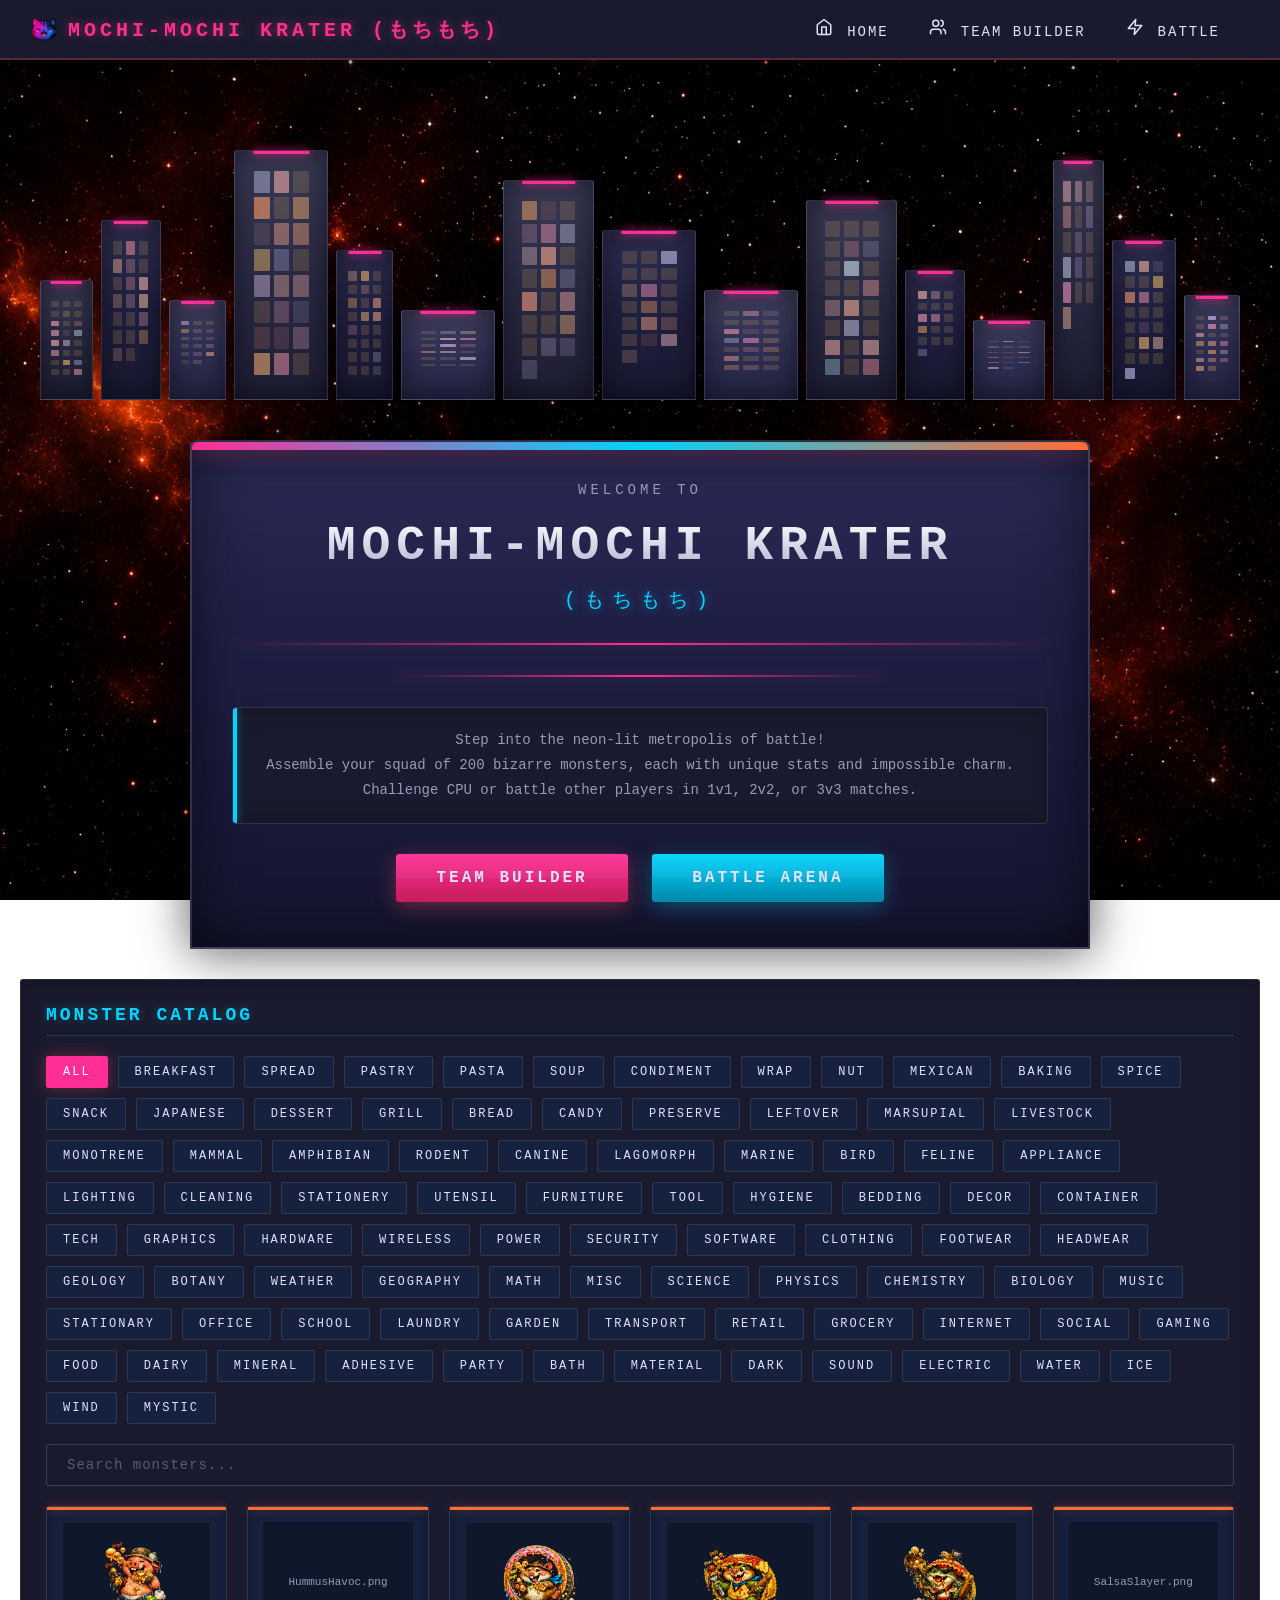
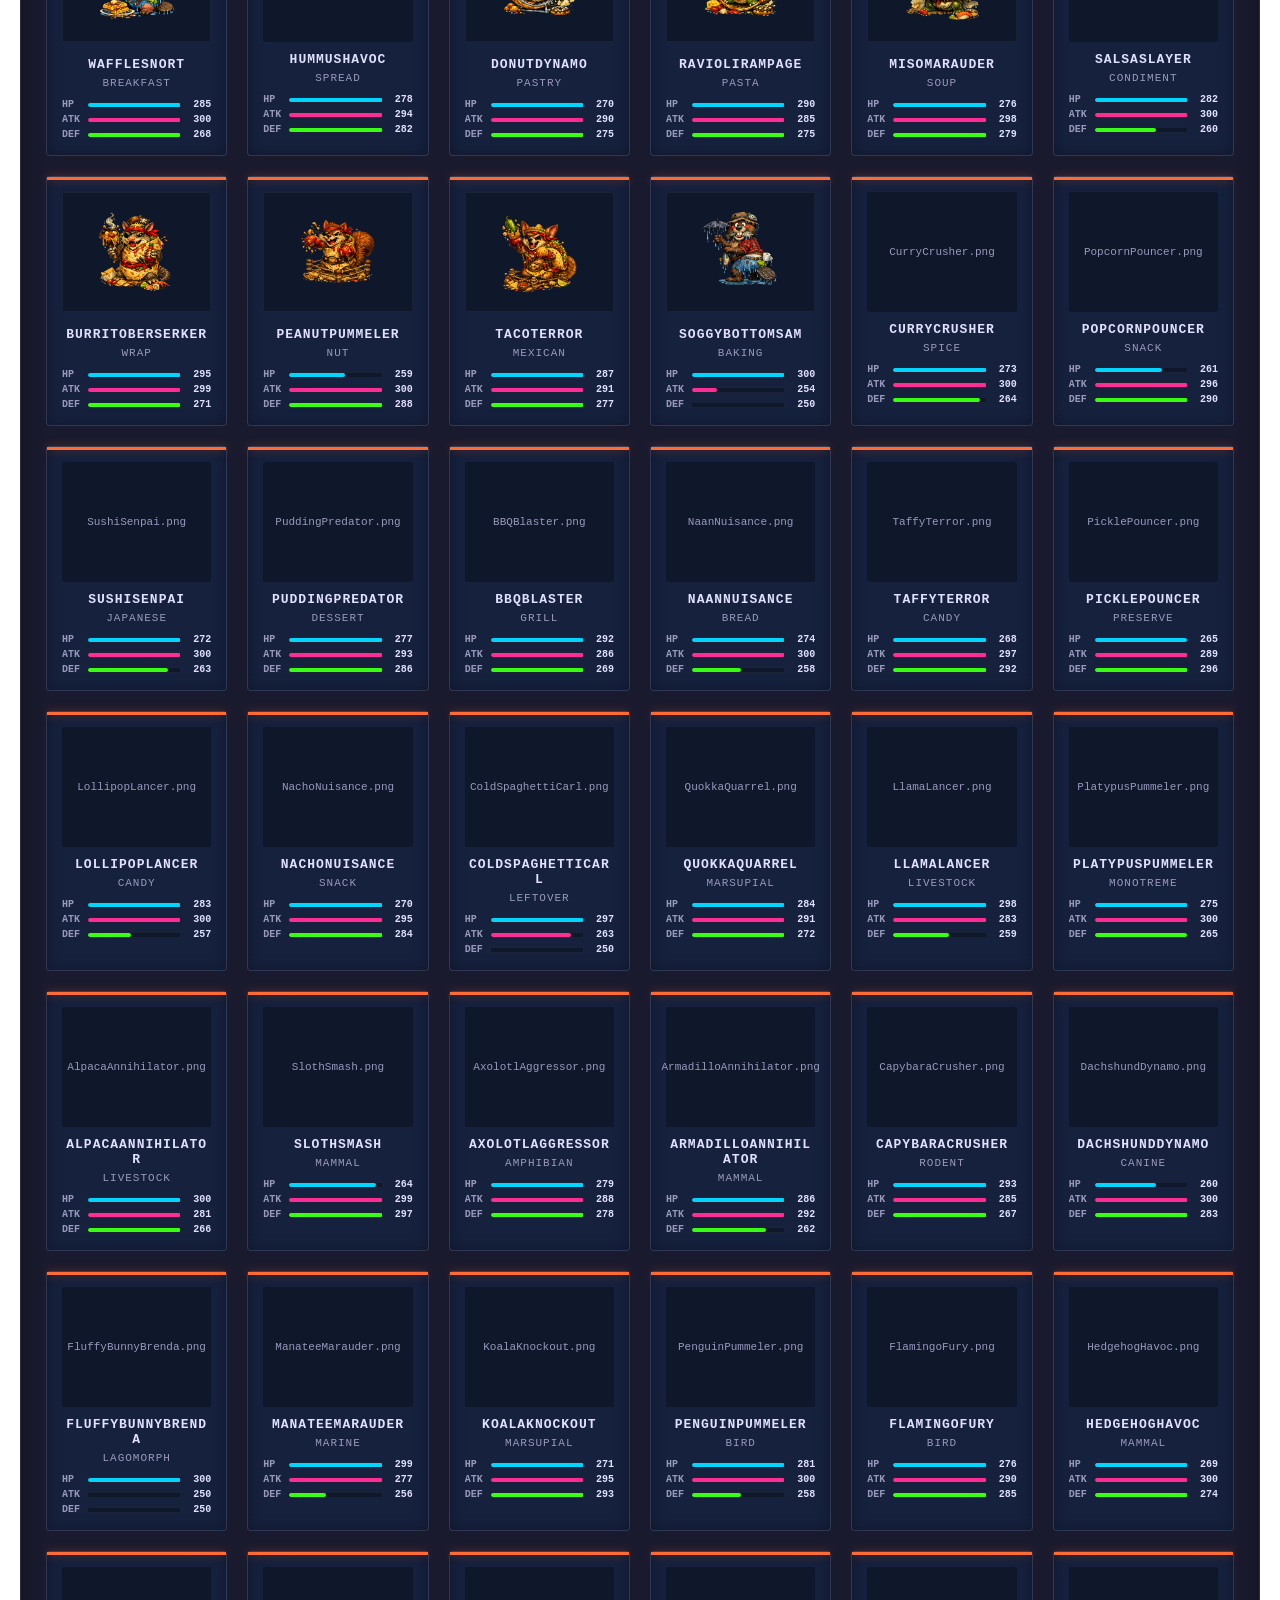
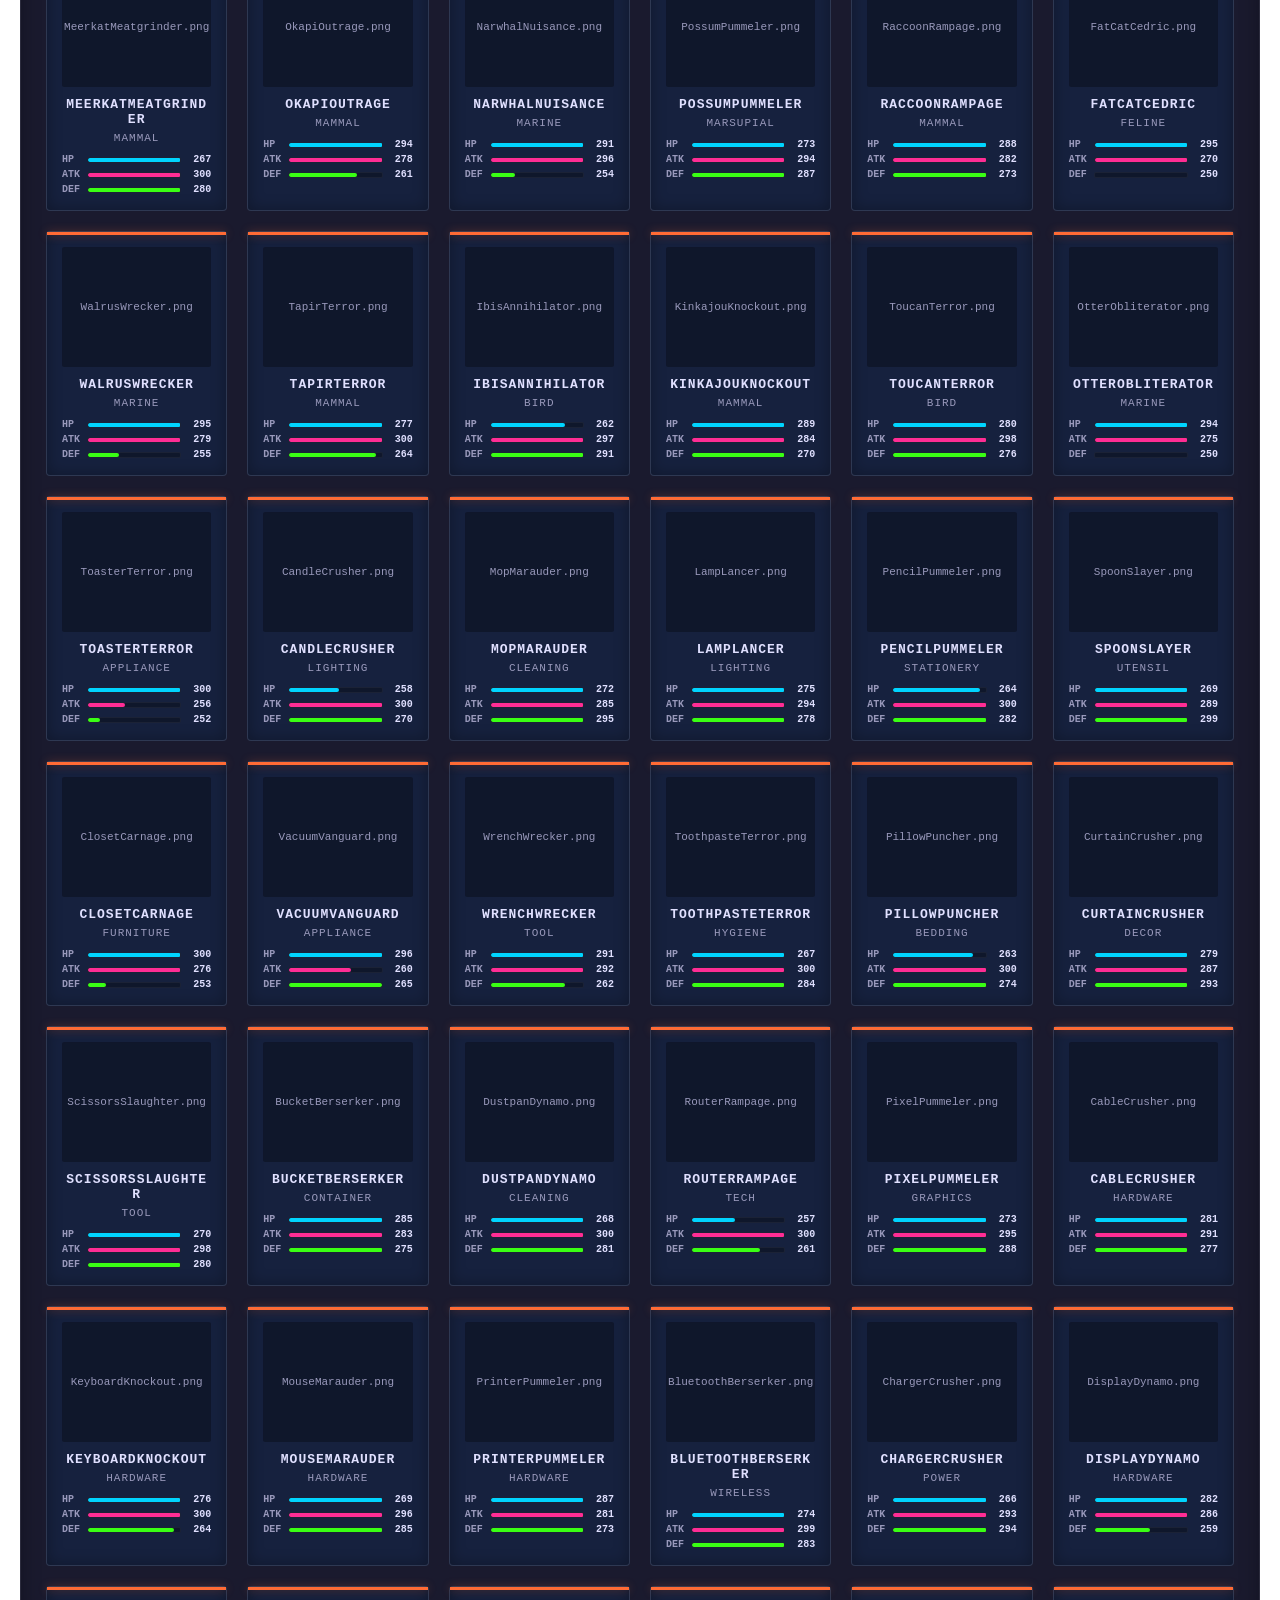
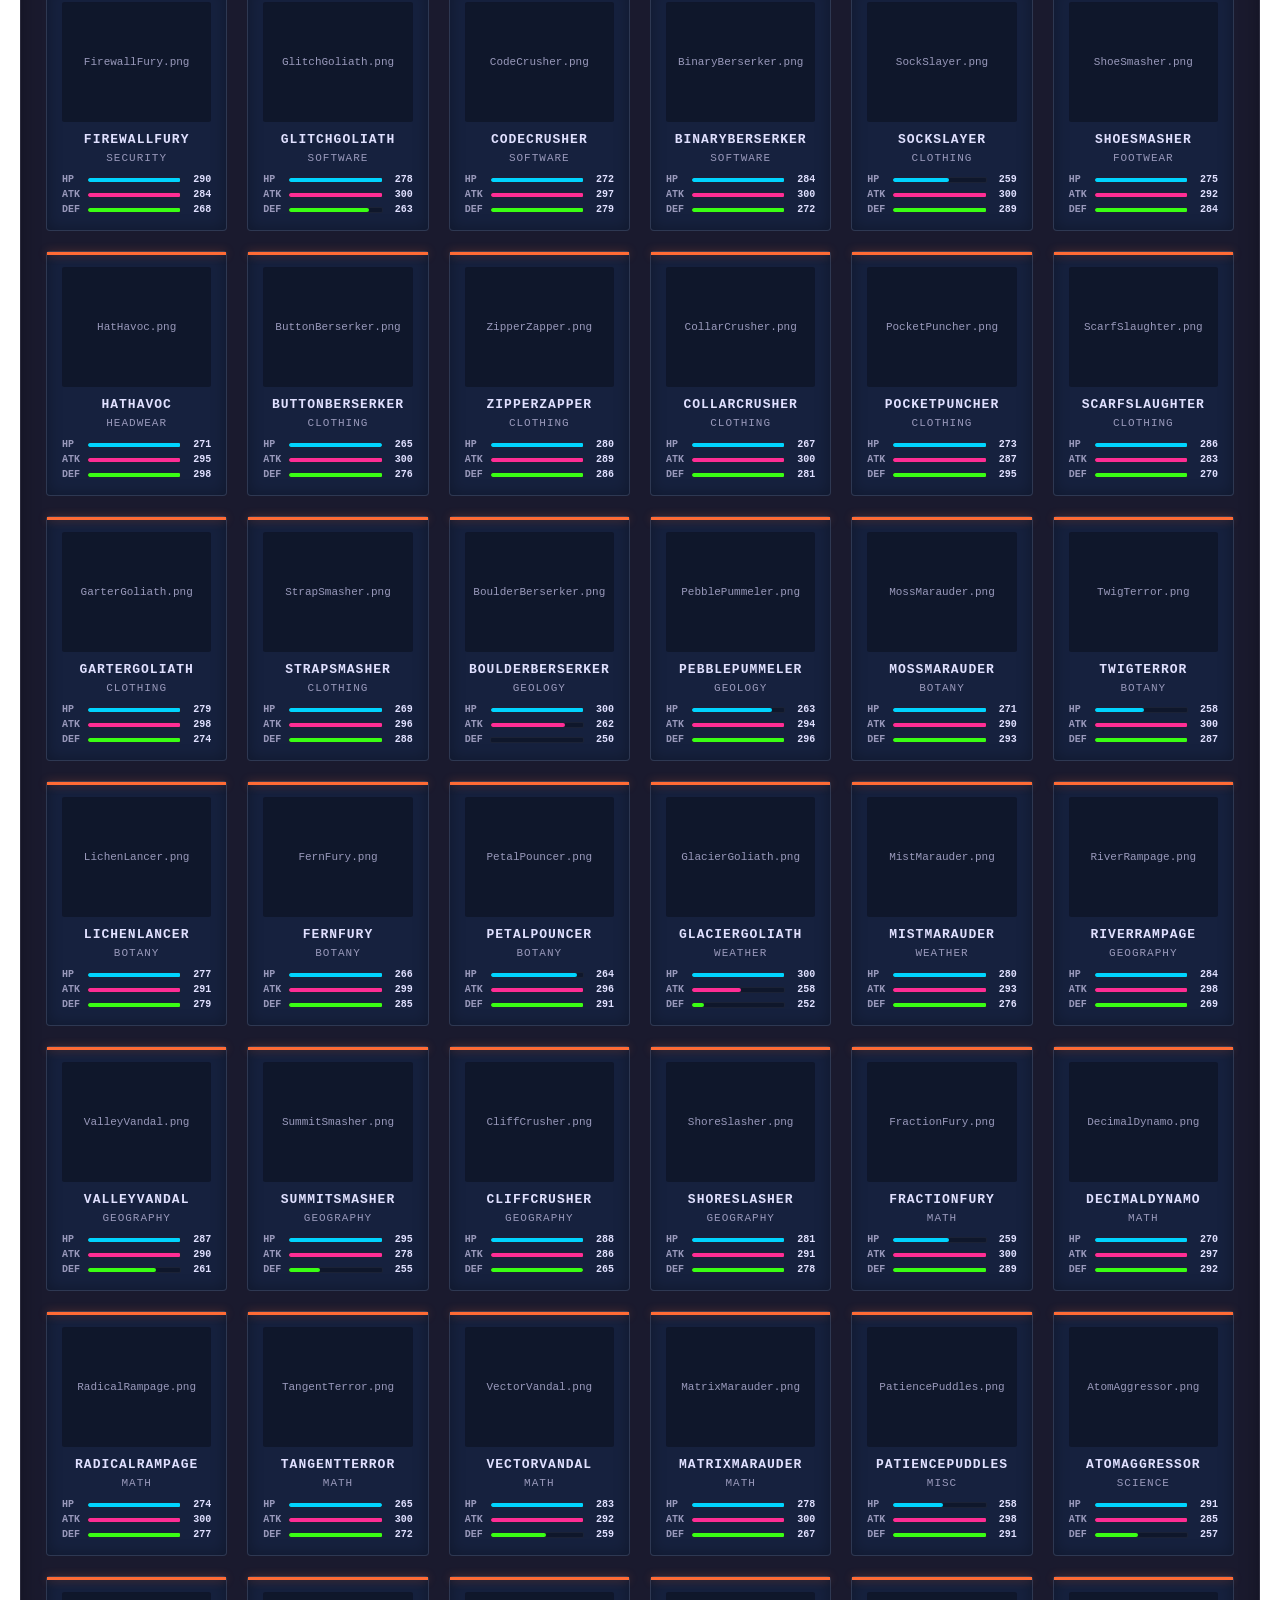
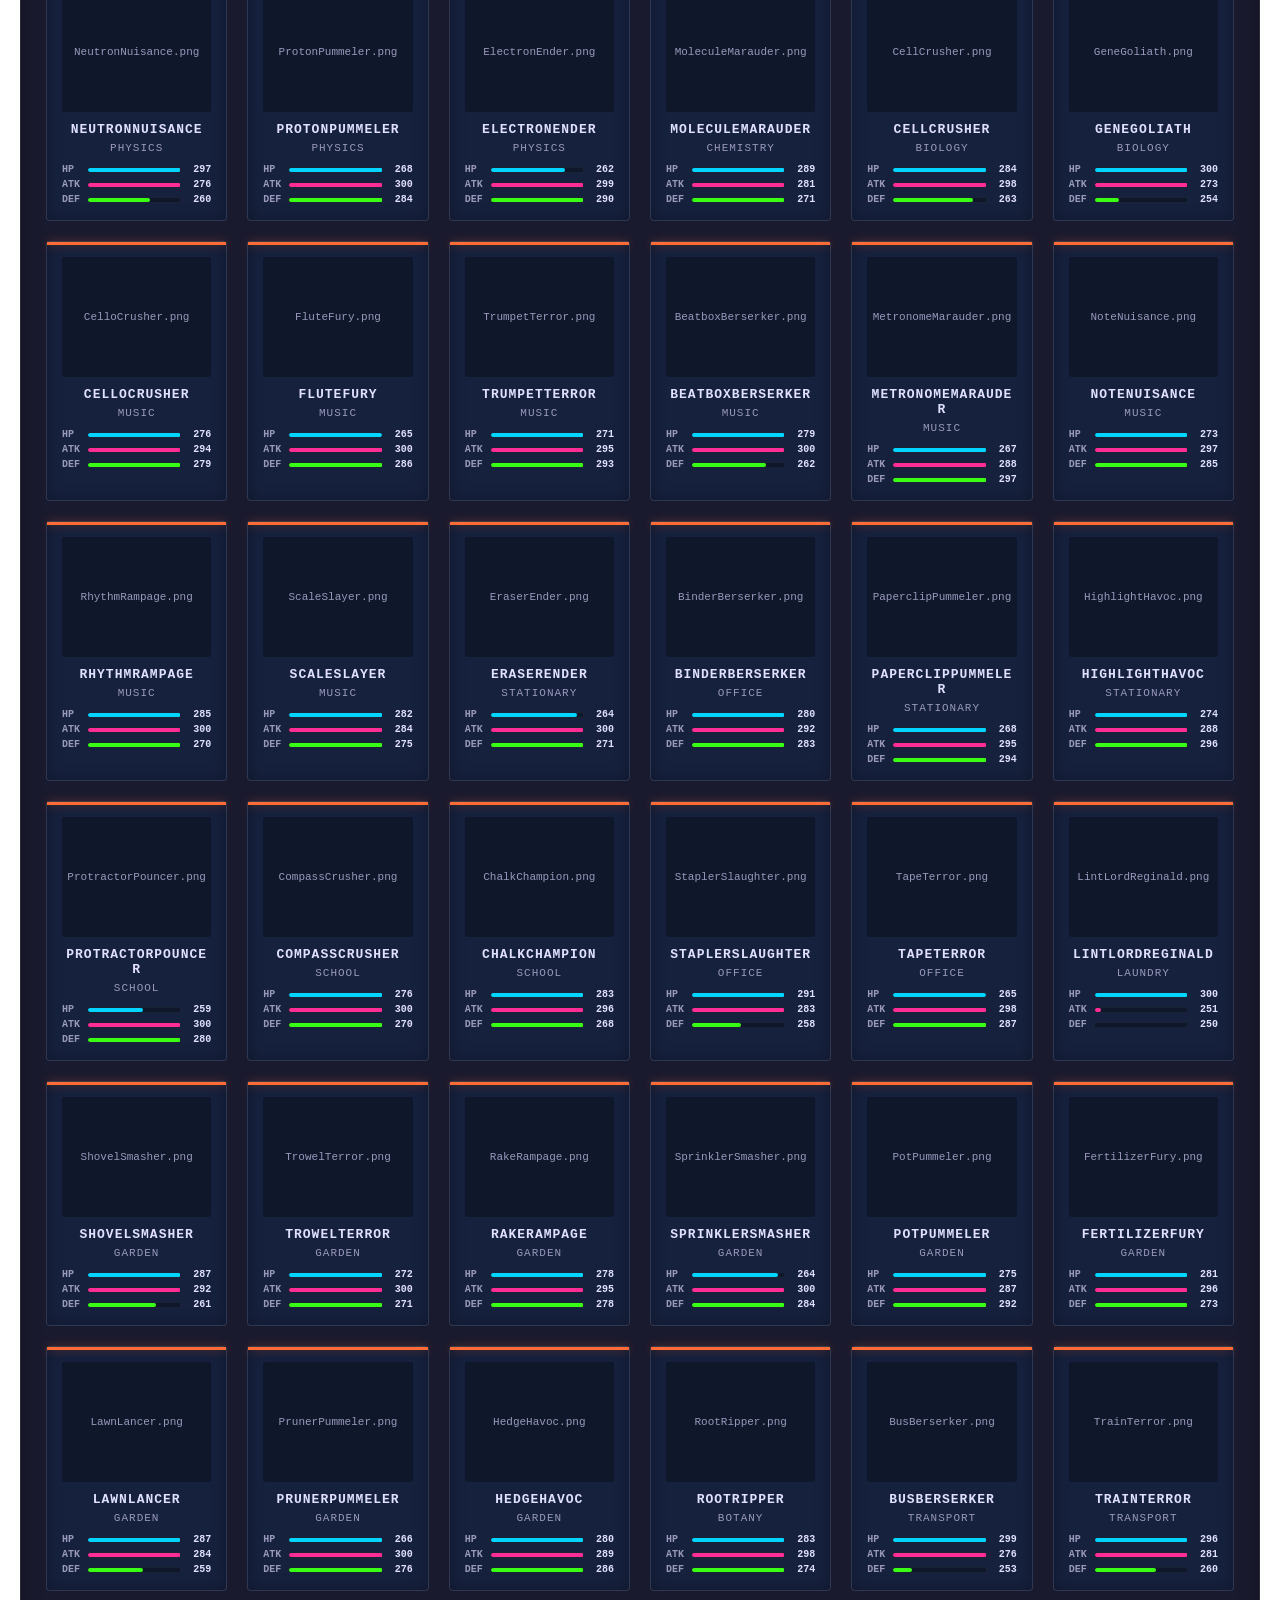
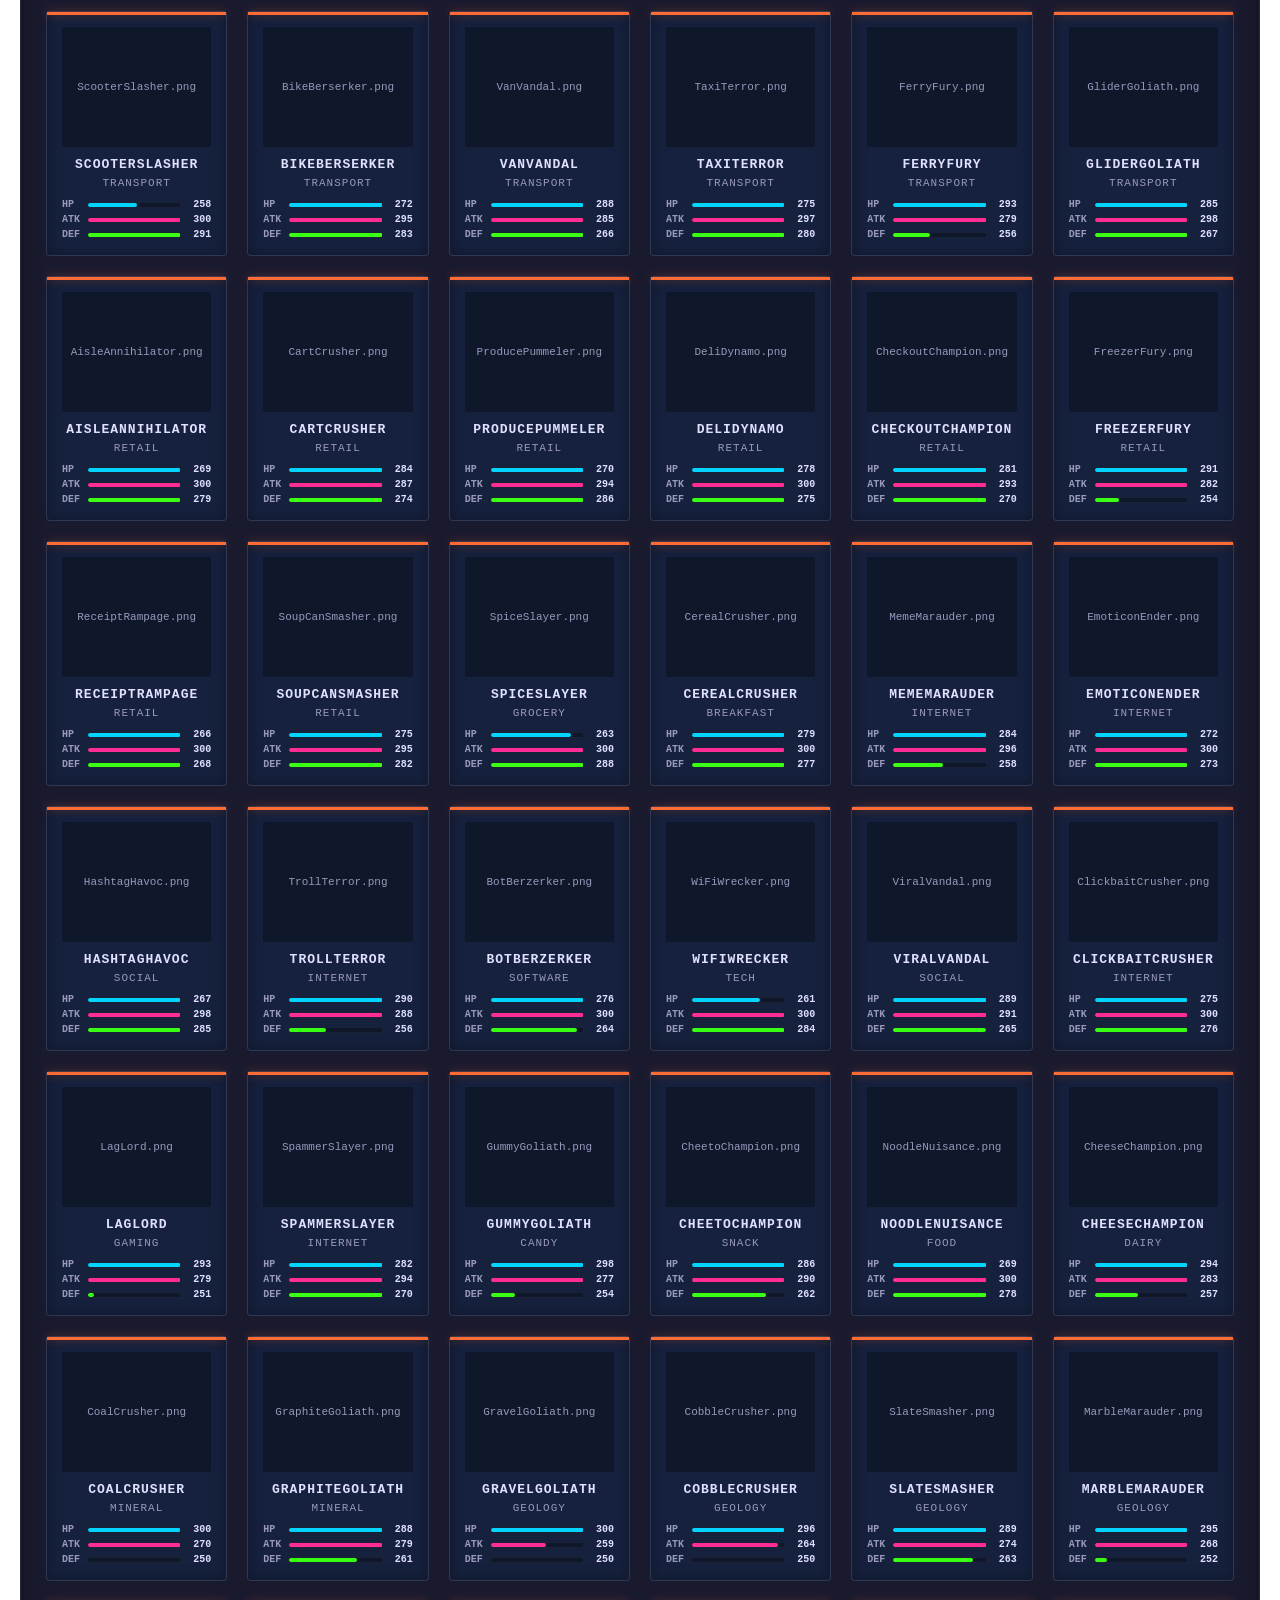
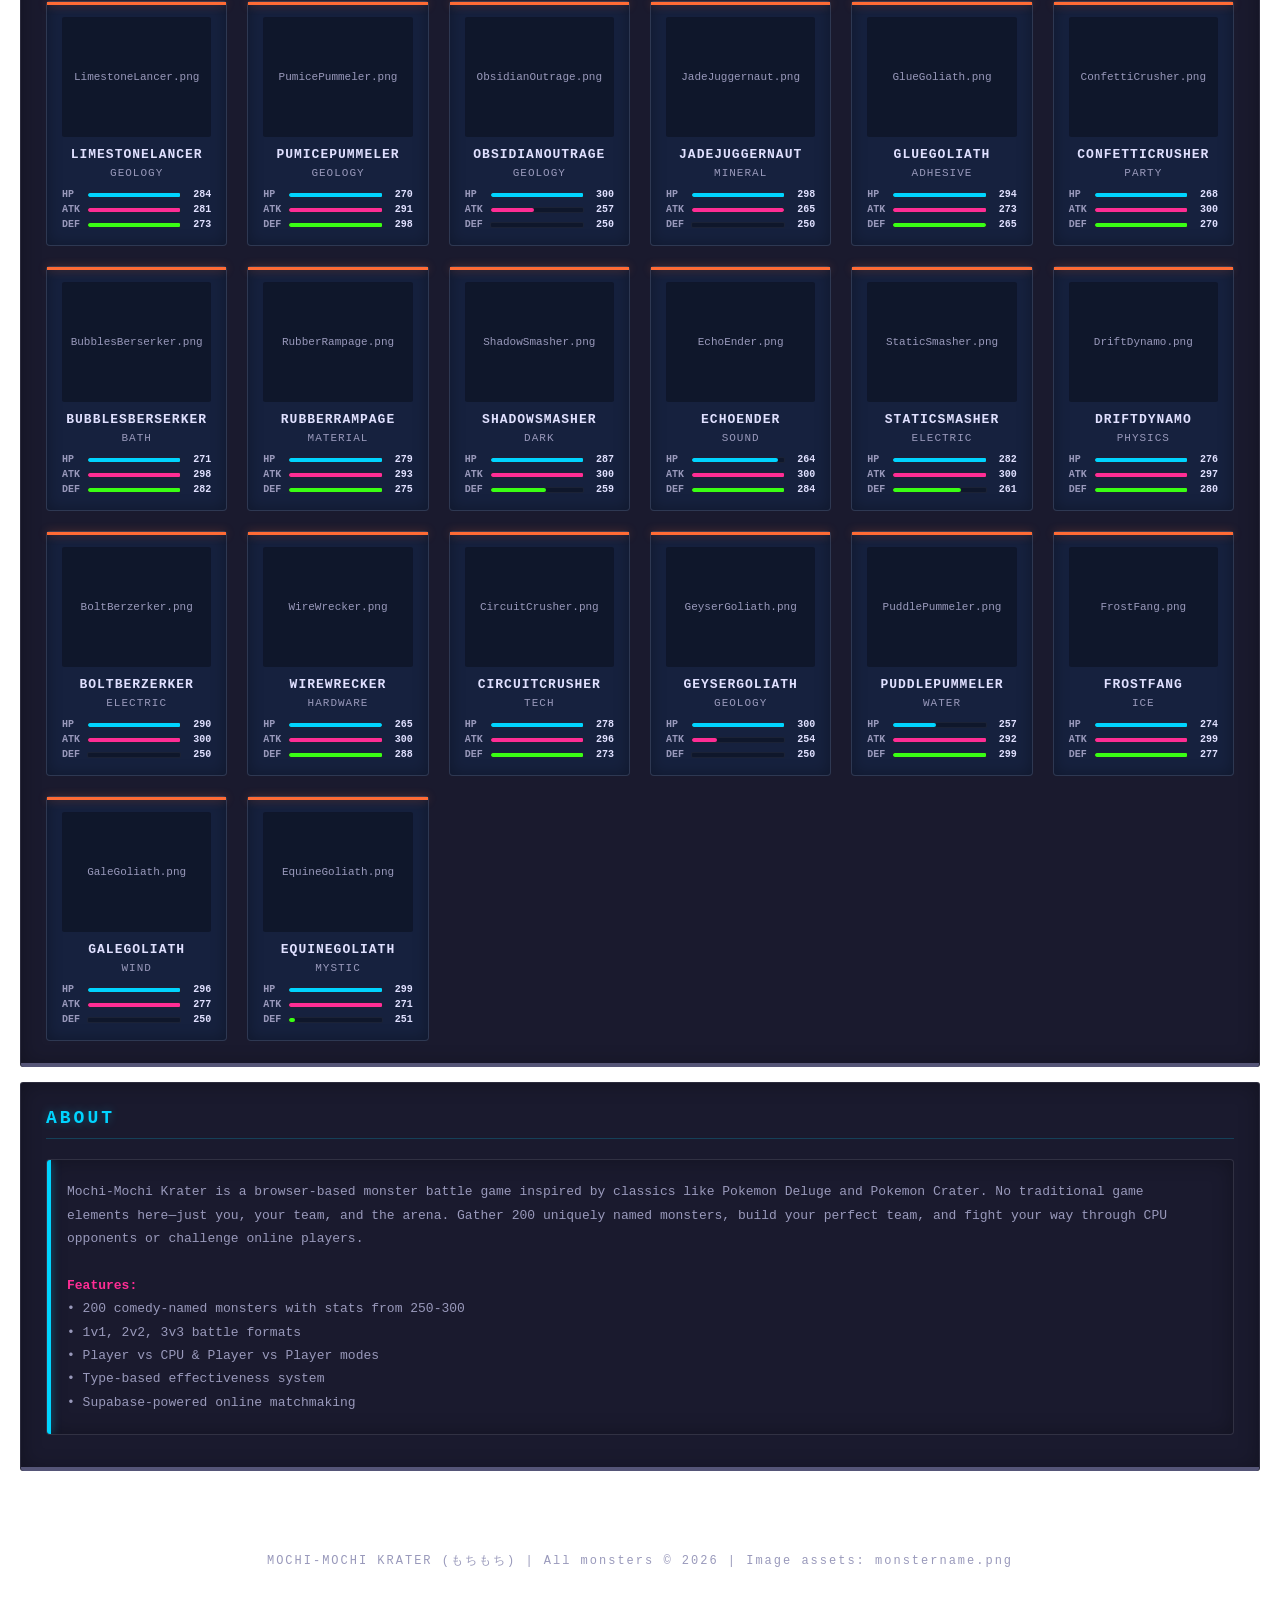
==== index.html @ 7422a10d "Fixed some updates: when selecting a monster/s, if 1 vs 1, 2 vs 2, etc., the selected monsters are n" ====
<!DOCTYPE html>
<html lang="en">
<head>
  <meta charset="UTF-8">
  <meta name="viewport" content="width=device-width, initial-scale=1.0">
  <title>Mochi-Mochi Krater (もちもち) - Monster Battle Arena</title>
  <link rel="icon" type="image/png" href="assets/web_icon/icon.png">
  <link rel="stylesheet" href="css/styles.css">
</head>
<body>

    <nav class="nav-bar">
      <div class="nav-logo"><img src="assets/web_icon/icon.png" alt="Icon" class="nav-icon">MOCHI-MOCHI KRATER (もちもち)</div>
      <ul class="nav-links" id="navLinks">
        <li><a href="index.html"><svg class="nav-icon-svg" xmlns="http://www.w3.org/2000/svg" width="18" height="18" viewBox="0 0 24 24" fill="none" stroke="currentColor" stroke-width="2" stroke-linecap="round" stroke-linejoin="round"><path d="m3 9 9-7 9 7v11a2 2 0 0 1-2 2H5a2 2 0 0 1-2-2z"></path><polyline points="9 22 9 12 15 12 15 22"></polyline></svg>Home</a></li>
        <li><a href="team.html"><svg class="nav-icon-svg" xmlns="http://www.w3.org/2000/svg" width="18" height="18" viewBox="0 0 24 24" fill="none" stroke="currentColor" stroke-width="2" stroke-linecap="round" stroke-linejoin="round"><path d="M16 21v-2a4 4 0 0 0-4-4H6a4 4 0 0 0-4 4v2"></path><circle cx="9" cy="7" r="4"></circle><path d="M22 21v-2a4 4 0 0 0-3-3.87"></path><path d="M16 3.13a4 4 0 0 1 0 7.75"></path></svg>Team Builder</a></li>
        <li><a href="battle.html"><svg class="nav-icon-svg" xmlns="http://www.w3.org/2000/svg" width="18" height="18" viewBox="0 0 24 24" fill="none" stroke="currentColor" stroke-width="2" stroke-linecap="round" stroke-linejoin="round"><polygon points="13 2 3 14 12 14 11 22 21 10 12 10 13 2"></polygon></svg>Battle</a></li>
        <li><a href="#" id="logoutBtn" class="hidden"><svg class="nav-icon-svg" xmlns="http://www.w3.org/2000/svg" width="18" height="18" viewBox="0 0 24 24" fill="none" stroke="currentColor" stroke-width="2" stroke-linecap="round" stroke-linejoin="round"><path d="M9 21H5a2 2 0 0 1-2-2V5a2 2 0 0 1 2-2h4"></path><polyline points="16 17 21 12 16 7"></polyline><line x1="21" y1="12" x2="9" y2="12"></line></svg>Logout</a></li>
      </ul>
      <div class="hamburger" id="hamburgerBtn">
        <span></span>
        <span></span>
        <span></span>
      </div>
    </nav>

  <div class="skyscraper-container">

    <div class="skyline" id="skyline"></div>

    <div class="main-tower">
      <div class="tower-spire"></div>
      <div class="tower-intro">Welcome to</div>
      <h1 class="tower-title">MOCHI-MOCHI KRATER</h1>
      <div class="tower-subtitle">(もちもち)</div>
      <div class="tower-divider"></div>
      <div class="tower-divider" style="width: 60%; margin: 10px auto 30px;"></div>

      <div class="building-block">
        <p style="text-align: center; font-size: 14px; color: var(--text-secondary); line-height: 1.8;">
          Step into the neon-lit metropolis of battle!<br>
          Assemble your squad of 200 bizarre monsters, each with unique stats and impossible charm.<br>
          Challenge CPU or battle other players in 1v1, 2v2, or 3v3 matches.
        </p>
      </div>

      <div style="text-align: center; margin-top: 30px;">
        <a href="team.html" class="skyscraper-btn primary">Team Builder</a>
        <a href="battle.html" class="skyscraper-btn secondary" style="margin-left: 15px;">Battle Arena</a>
      </div>
    </div>

    <div class="floor">
      <div class="floor-header">Monster Catalog</div>
      <div class="filter-bar" id="typeFilters"></div>
      <div class="search-bar">
        <input type="text" id="searchInput" class="search-input" placeholder="Search monsters...">
      </div>
      <div class="monster-grid" id="monsterGrid"></div>
    </div>

    <div class="floor">
      <div class="floor-header">About</div>
      <div class="building-block">
        <p style="font-size: 13px; color: var(--text-secondary); line-height: 1.8;">
          Mochi-Mochi Krater is a browser-based monster battle game inspired by classics like Pokemon Deluge and Pokemon Crater.
          No traditional game elements here—just you, your team, and the arena. Gather 200 uniquely named monsters,
          build your perfect team, and fight your way through CPU opponents or challenge online players.<br><br>
          <strong style="color: var(--neon-pink);">Features:</strong><br>
          • 200 comedy-named monsters with stats from 250-300<br>
          • 1v1, 2v2, 3v3 battle formats<br>
          • Player vs CPU & Player vs Player modes<br>
          • Type-based effectiveness system<br>
          • Supabase-powered online matchmaking
        </p>
      </div>
    </div>

    <footer>
      MOCHI-MOCHI KRATER (もちもち) | All monsters © 2026 | Image assets: monstername.png
    </footer>
  </div>

  <div id="monsterModal" class="hidden" style="position: fixed; top: 0; left: 0; width: 100%; height: 100%; background: rgba(0,0,0,0.9); z-index: 999; display: flex; align-items: center; justify-content: center;">
    <div class="viewer-panel" style="max-width: 700px; width: 90%; max-height: 90vh; overflow-y: auto;">
      <button onclick="closeMonsterModal()" style="float: right; background: none; border: none; color: var(--text-secondary); font-size: 24px; cursor: pointer;">×</button>
      <div class="viewer-content" id="monsterModalContent"></div>
    </div>
  </div>

  <!-- Include Supabase JS Client for Database, Auth, and Real-time sync -->
  <script src="https://cdn.jsdelivr.net/npm/@supabase/supabase-js@2/dist/umd/supabase.min.js"></script>
  <script src="js/monsters.js"></script>
  <script src="js/moves.js"></script>
  <script src="js/game.js"></script>
  <script src="js/supabase.js"></script>
  <script src="js/app.js"></script>
</body>
</html>
---- css/styles.css ----
:root {
  --building-primary: #1a1a2e;
  --building-secondary: #16213e;
  --building-accent: #0f3460;
  --building-highlight: #e94560;
  --accent: #e94560;
  --concrete: #2d2d44;
  --steel: #555577;
  --sky-gradient-top: #0a0a1a;
  --sky-gradient-bottom: #1a1a3e;
  --neon-pink: #ff2d95;
  --neon-blue: #00d4ff;
  --neon-orange: #ff6b35;
  --neon-green: #39ff14;
  --text-primary: #e0e0ff;
  --text-secondary: #9999bb;
  --glass: rgba(255, 255, 255, 0.05);
}

* {
  margin: 0;
  padding: 0;
  box-sizing: border-box;
}

html {
  scroll-behavior: smooth;
}

body {
  font-family: 'Courier New', monospace;
  background: url('../background/background.png') no-repeat center center fixed;
  color: var(--text-primary);
  min-height: 100vh;
  overflow-x: hidden;
  background-size: cover;
}

body::before {
  content: '';
  position: fixed;
  top: 0;
  left: 0;
  width: 100%;
  height: 100%;
  background:
    radial-gradient(2px 2px at 20% 30%, rgba(255, 255, 255, 0.3), transparent),
    radial-gradient(2px 2px at 40% 70%, rgba(255, 255, 255, 0.2), transparent),
    radial-gradient(1px 1px at 60% 40%, rgba(255, 255, 255, 0.4), transparent),
    radial-gradient(1px 1px at 80% 10%, rgba(255, 255, 255, 0.3), transparent),
    radial-gradient(2px 2px at 10% 80%, rgba(255, 255, 255, 0.2), transparent);
  pointer-events: none;
  z-index: 0;
}

.skyscraper-container {
  position: relative;
  z-index: 1;
  max-width: 1400px;
  margin: 0 auto;
  padding: 20px;
}

.skyline {
  display: flex;
  align-items: flex-end;
  justify-content: center;
  gap: 8px;
  padding: 40px 20px;
  min-height: 200px;
  flex-wrap: wrap;
}

.skyline-building {
  background: linear-gradient(180deg, #333355 0%, #222244 50%, #1a1a33 100%);
  border: 1px solid rgba(255, 255, 255, 0.08);
  border-radius: 3px 3px 0 0;
  position: relative;
  min-width: 40px;
  box-shadow:
    inset 0 0 30px rgba(0, 0, 0, 0.5),
    0 0 15px rgba(0, 0, 0, 0.3);
  transition: all 0.3s ease;
}

.skyline-building:hover {
  background: linear-gradient(180deg, #444466 0%, #333355 50%, #222244 100%);
  box-shadow:
    inset 0 0 30px rgba(0, 0, 0, 0.3),
    0 0 25px rgba(233, 69, 96, 0.3);
  transform: translateY(-5px);
}

.skyline-building::before {
  content: '';
  position: absolute;
  top: 0;
  left: 50%;
  transform: translateX(-50%);
  width: 60%;
  height: 3px;
  background: var(--neon-pink);
  box-shadow: 0 0 10px var(--neon-pink);
}

.window-grid {
  position: absolute;
  top: 20px;
  left: 20%;
  right: 20%;
  bottom: 20px;
  display: grid;
  grid-template-columns: repeat(3, 1fr);
  grid-template-rows: repeat(8, 1fr);
  gap: 4px;
}

.window-grid .light {
  background: rgba(255, 200, 100, 0.15);
  border-radius: 1px;
  transition: background 0.3s;
}

.skyline-building:hover .light {
  background: rgba(255, 200, 100, 0.4);
  box-shadow: 0 0 5px rgba(255, 200, 100, 0.3);
}

.main-tower {
  background: linear-gradient(180deg, #2a2a55 0%, #1e1e44 40%, #151530 100%);
  border: 2px solid rgba(255, 255, 255, 0.1);
  border-radius: 8px 8px 0 0;
  min-height: 500px;
  max-width: 900px;
  margin: 0 auto 30px;
  padding: 40px;
  position: relative;
  box-shadow:
    inset 0 0 60px rgba(0, 0, 0, 0.6),
    0 0 40px rgba(0, 0, 0, 0.4),
    0 10px 60px rgba(0, 0, 0, 0.3);
  overflow: hidden;
}

.main-tower::before {
  content: '';
  position: absolute;
  top: 0;
  left: 0;
  right: 0;
  height: 8px;
  background: linear-gradient(90deg,
    var(--neon-pink) 0%,
    var(--neon-blue) 50%,
    var(--neon-orange) 100%);
  box-shadow: 0 0 20px rgba(233, 69, 96, 0.5);
  animation: towerGlow 3s ease-in-out infinite;
}

@keyframes towerGlow {
  0%, 100% { opacity: 0.8; }
  50% { opacity: 1; }
}

.tower-spire {
  position: absolute;
  top: -40px;
  left: 50%;
  transform: translateX(-50%);
  width: 4px;
  height: 40px;
  background: linear-gradient(180deg, var(--neon-pink), transparent);
}

.tower-spire::after {
  content: '';
  position: absolute;
  top: 0;
  left: 50%;
  transform: translateX(-50%);
  width: 12px;
  height: 12px;
  background: var(--neon-pink);
  border-radius: 50%;
  box-shadow: 0 0 20px var(--neon-pink), 0 0 40px var(--neon-pink);
  animation: beaconPulse 2s ease-in-out infinite;
}

@keyframes beaconPulse {
  0%, 100% { box-shadow: 0 0 20px var(--neon-pink), 0 0 40px var(--neon-pink); }
  50% { box-shadow: 0 0 40px var(--neon-pink), 0 0 80px var(--neon-pink); }
}

.tower-intro {
  font-size: 14px;
  color: var(--text-secondary);
  text-align: center;
  margin-bottom: 20px;
  letter-spacing: 4px;
  text-transform: uppercase;
}

.tower-title {
  font-size: 48px;
  font-weight: bold;
  text-align: center;
  margin-bottom: 10px;
  background: linear-gradient(180deg, #ffffff 0%, #aaaacc 100%);
  -webkit-background-clip: text;
  -webkit-text-fill-color: transparent;
  background-clip: text;
  text-shadow: none;
  letter-spacing: 6px;
  line-height: 1.2;
}

.tower-subtitle {
  font-size: 20px;
  color: var(--neon-blue);
  text-align: center;
  margin-bottom: 30px;
  letter-spacing: 8px;
  text-shadow: 0 0 10px rgba(0, 212, 255, 0.5);
}

.tower-divider {
  width: 100%;
  height: 2px;
  background: linear-gradient(90deg, transparent, var(--neon-pink), transparent);
  margin: 30px 0;
  box-shadow: 0 0 10px rgba(233, 69, 96, 0.3);
}

.building-block {
  background: var(--building-primary);
  border: 1px solid rgba(255, 255, 255, 0.1);
  border-radius: 4px;
  padding: 20px;
  margin: 10px 0;
  box-shadow: inset 0 0 20px rgba(0, 0, 0, 0.3);
  position: relative;
  overflow: hidden;
}

.building-block::before {
  content: '';
  position: absolute;
  top: 0;
  left: 0;
  width: 4px;
  height: 100%;
  background: var(--neon-blue);
  box-shadow: 0 0 10px rgba(0, 212, 255, 0.5);
}

.building-block.alt::before {
  background: var(--neon-pink);
  box-shadow: 0 0 10px rgba(233, 69, 96, 0.5);
}

.building-block.highlight::before {
  background: var(--neon-green);
  box-shadow: 0 0 10px rgba(57, 255, 20, 0.5);
}

.skyscraper-btn {
  display: inline-block;
  padding: 15px 40px;
  background: linear-gradient(180deg, var(--accent) 0%, var(--building-accent) 100%);
  color: var(--text-primary);
  text-decoration: none;
  border: none;
  border-radius: 3px;
  font-family: 'Courier New', monospace;
  font-size: 16px;
  font-weight: bold;
  letter-spacing: 3px;
  text-transform: uppercase;
  cursor: pointer;
  position: relative;
  overflow: hidden;
  transition: all 0.3s ease;
  box-shadow:
    0 5px 20px rgba(0, 0, 0, 0.3),
    inset 0 1px 0 rgba(255, 255, 255, 0.1);
}

.skyscraper-btn::before {
  content: '';
  position: absolute;
  top: 0;
  left: 0;
  right: 0;
  height: 50%;
  background: rgba(255, 255, 255, 0.05);
}

.skyscraper-btn:hover {
  transform: translateY(-3px);
  box-shadow:
    0 10px 30px rgba(233, 69, 96, 0.4),
    inset 0 1px 0 rgba(255, 255, 255, 0.2);
  background: linear-gradient(180deg, #1a1a4a 0%, var(--accent) 100%);
}

.skyscraper-btn.primary {
  background: linear-gradient(180deg, var(--neon-pink) 0%, #c41e5a 100%);
  box-shadow: 0 5px 20px rgba(233, 69, 96, 0.4);
}

.skyscraper-btn.primary:hover {
  box-shadow: 0 10px 30px rgba(233, 69, 96, 0.6);
}

.skyscraper-btn.secondary {
  background: linear-gradient(180deg, var(--neon-blue) 0%, #0088aa 100%);
  box-shadow: 0 5px 20px rgba(0, 212, 255, 0.3);
}

.skyscraper-btn.secondary:hover {
  box-shadow: 0 10px 30px rgba(0, 212, 255, 0.5);
}

.floor {
  background: var(--building-primary);
  border: 1px solid rgba(255, 255, 255, 0.08);
  border-radius: 3px;
  margin: 15px 0;
  padding: 25px;
  box-shadow: inset 0 0 20px rgba(0, 0, 0, 0.3);
  position: relative;
}

.floor::after {
  content: '';
  position: absolute;
  bottom: -1px;
  left: 0;
  right: 0;
  height: 4px;
  background: var(--steel);
  border-radius: 0 0 3px 3px;
}

.floor-header {
  font-size: 18px;
  font-weight: bold;
  color: var(--neon-blue);
  margin-bottom: 20px;
  letter-spacing: 3px;
  text-transform: uppercase;
  text-shadow: 0 0 10px rgba(0, 212, 255, 0.3);
  padding-bottom: 10px;
  border-bottom: 1px solid rgba(0, 212, 255, 0.2);
}

.monster-grid {
  display: grid;
  grid-template-columns: repeat(auto-fill, minmax(180px, 1fr));
  gap: 20px;
  margin-top: 20px;
}

.monster-card {
  background: var(--building-secondary);
  border: 1px solid rgba(255, 255, 255, 0.1);
  border-radius: 4px;
  padding: 15px;
  text-align: center;
  position: relative;
  cursor: pointer;
  transition: all 0.3s ease;
  box-shadow: inset 0 0 15px rgba(0, 0, 0, 0.3);
}

.monster-card::before {
  content: '';
  position: absolute;
  top: 0;
  left: 0;
  right: 0;
  height: 3px;
  background: var(--neon-orange);
  box-shadow: 0 0 10px rgba(255, 107, 53, 0.4);
  transition: all 0.3s ease;
}

.monster-card:hover {
  transform: translateY(-8px) scale(1.02);
  box-shadow:
    inset 0 0 15px rgba(0, 0, 0, 0.2),
    0 15px 30px rgba(233, 69, 96, 0.3);
  border-color: rgba(233, 69, 96, 0.5);
}

.monster-card:hover::before {
  box-shadow: 0 0 20px rgba(255, 107, 53, 0.6);
}

.monster-card img {
  width: 100%;
  height: 120px;
  object-fit: contain;
  background: rgba(0, 0, 0, 0.3);
  border-radius: 2px;
  margin-bottom: 10px;
  border: 1px solid rgba(255, 255, 255, 0.05);
}

.monster-card .monster-name {
  font-size: 13px;
  font-weight: bold;
  color: var(--text-primary);
  margin-bottom: 5px;
  text-transform: uppercase;
  letter-spacing: 1px;
  word-wrap: break-word;
}

.monster-card .monster-type {
  font-size: 11px;
  color: var(--text-secondary);
  margin-bottom: 10px;
  text-transform: uppercase;
  letter-spacing: 1px;
}

.monster-card .monster-stats {
  display: flex;
  flex-direction: column;
  gap: 4px;
}

.stat-bar {
  display: flex;
  align-items: center;
  gap: 5px;
  font-size: 10px;
  color: var(--text-secondary);
}

.stat-bar .label {
  width: 20px;
  text-align: left;
  text-transform: uppercase;
  font-weight: bold;
}

.stat-bar .bar-container {
  flex: 1;
  height: 6px;
  background: rgba(0, 0, 0, 0.3);
  border-radius: 2px;
  overflow: hidden;
  border: 1px solid rgba(255, 255, 255, 0.05);
}

.stat-bar .bar-fill {
  height: 100%;
  border-radius: 2px;
  transition: width 0.5s ease;
}

.stat-bar .value {
  width: 25px;
  text-align: right;
  font-weight: bold;
  color: var(--text-primary);
}

.viewer-panel {
  background: var(--building-primary);
  border: 2px solid rgba(255, 255, 255, 0.15);
  border-radius: 6px;
  padding: 30px;
  margin: 20px 0;
  position: relative;
  box-shadow:
    inset 0 0 30px rgba(0, 0, 0, 0.4),
    0 10px 40px rgba(0, 0, 0, 0.3);
  overflow: hidden;
}

.viewer-panel::before {
  content: 'MONSTER VIEWER';
  position: absolute;
  top: 10px;
  right: 15px;
  font-size: 10px;
  color: var(--text-secondary);
  letter-spacing: 3px;
  opacity: 0.5;
}

.viewer-content {
  display: flex;
  gap: 30px;
  align-items: center;
}

.viewer-image {
  width: 250px;
  height: 250px;
  background: rgba(0, 0, 0, 0.4);
  border: 2px solid rgba(255, 255, 255, 0.1);
  border-radius: 4px;
  display: flex;
  align-items: center;
  justify-content: center;
  flex-shrink: 0;
  position: relative;
  overflow: hidden;
}

.viewer-image img {
  max-width: 100%;
  max-height: 100%;
  object-fit: contain;
}

.viewer-stats {
  flex: 1;
}

.viewer-stats h2 {
  font-size: 28px;
  margin-bottom: 10px;
  color: var(--text-primary);
  letter-spacing: 3px;
  text-transform: uppercase;
}

.viewer-stats .type-badge {
  display: inline-block;
  padding: 5px 15px;
  background: var(--neon-blue);
  color: #000;
  font-size: 12px;
  font-weight: bold;
  letter-spacing: 2px;
  border-radius: 2px;
  margin-bottom: 20px;
  text-transform: uppercase;
}

.detailed-stats {
  display: grid;
  grid-template-columns: 1fr 1fr;
  gap: 10px;
  margin-top: 20px;
}

.detailed-stat {
  background: rgba(0, 0, 0, 0.2);
  padding: 10px;
  border-radius: 2px;
  border-left: 3px solid var(--neon-green);
  display: flex;
  justify-content: space-between;
  align-items: center;
}

.detailed-stat .stat-name {
  font-size: 12px;
  color: var(--text-secondary);
  text-transform: uppercase;
  letter-spacing: 1px;
}

.detailed-stat .stat-value {
  font-size: 18px;
  font-weight: bold;
  color: var(--text-primary);
}

.nav-bar {
  background: var(--building-primary);
  border-bottom: 2px solid rgba(233, 69, 96, 0.3);
  padding: 15px 30px;
  margin-bottom: 30px;
  display: flex;
  justify-content: space-between;
  align-items: center;
  position: sticky;
  top: 0;
  z-index: 100;
  box-shadow: 0 5px 20px rgba(0, 0, 0, 0.5);
  backdrop-filter: blur(10px);
}

.nav-logo {
  display: flex;
  align-items: center;
  gap: 10px;
  font-size: 20px;
  font-weight: bold;
  color: var(--neon-pink);
  letter-spacing: 4px;
  text-transform: uppercase;
  text-shadow: 0 0 10px rgba(233, 69, 96, 0.5);
}

.nav-icon {
  width: 28px;
  height: 28px;
  object-fit: contain;
}

.nav-icon-svg {
  width: 18px;
  height: 18px;
  flex-shrink: 0;
}

.nav-links {
  display: flex;
  gap: 20px;
  list-style: none;
}

.nav-links a {
  color: var(--text-primary);
  text-decoration: none;
  font-size: 14px;
  letter-spacing: 2px;
  text-transform: uppercase;
  transition: color 0.3s;
  position: relative;
  padding: 5px 10px;
}

.nav-links a::after {
  content: '';
  position: absolute;
  bottom: 0;
  left: 50%;
  transform: translateX(-50%);
  width: 0;
  height: 2px;
  background: var(--neon-pink);
  transition: width 0.3s ease;
}

.nav-links a:hover {
  color: var(--neon-pink);
}

.nav-links a:hover::after {
  width: 100%;
}

.search-bar {
  display: flex;
  gap: 10px;
  margin: 20px 0;
}

.search-input {
  flex: 1;
  padding: 12px 20px;
  background: var(--building-primary);
  border: 1px solid rgba(255, 255, 255, 0.15);
  border-radius: 3px;
  color: var(--text-primary);
  font-family: 'Courier New', monospace;
  font-size: 14px;
  letter-spacing: 1px;
  transition: all 0.3s ease;
}

.search-input:focus {
  outline: none;
  border-color: var(--neon-pink);
  box-shadow: 0 0 15px rgba(233, 69, 96, 0.3);
}

.search-input::placeholder {
  color: var(--text-secondary);
  opacity: 0.5;
}

.filter-bar {
  display: flex;
  gap: 10px;
  flex-wrap: wrap;
  margin: 15px 0;
}

.filter-btn {
  padding: 8px 16px;
  background: var(--building-secondary);
  border: 1px solid rgba(255, 255, 255, 0.1);
  color: var(--text-primary);
  font-family: 'Courier New', monospace;
  font-size: 12px;
  letter-spacing: 2px;
  text-transform: uppercase;
  cursor: pointer;
  border-radius: 2px;
  transition: all 0.3s ease;
}

.filter-btn:hover {
  background: var(--building-accent);
  border-color: var(--neon-pink);
  box-shadow: 0 0 10px rgba(233, 69, 96, 0.3);
}

.filter-btn.active {
  background: var(--neon-pink);
  color: #fff;
  border-color: var(--neon-pink);
  box-shadow: 0 0 15px rgba(233, 69, 96, 0.4);
}

.battle-arena {
  background: var(--building-primary);
  border: 2px solid rgba(255, 255, 255, 0.15);
  border-radius: 6px;
  padding: 30px;
  margin: 20px 0;
  position: relative;
  box-shadow:
    inset 0 0 40px rgba(0, 0, 0, 0.4),
    0 10px 50px rgba(0, 0, 0, 0.4);
  overflow: hidden;
}

.arena-floor {
   background-image: url('../arena/arena.png');
   background-size: cover;
   background-position: center;
   height: 400px;
   position: relative;
   margin-top: 20px;
   border: 1px solid rgba(255, 255, 255, 0.05);
   border-radius: 4px;
   overflow: hidden;
}

.battle-monster {
  position: absolute;
  width: 200px;
  text-align: center;
  transition: all 0.5s ease;
}

.battle-monster.player1 {
  bottom: 20px;
  left: 20%;
}

.battle-monster.player2 {
  bottom: 20px;
  right: 20%;
}

.battle-monster img {
  width: 150px;
  height: 150px;
  object-fit: contain;
  filter: drop-shadow(0 0 20px rgba(0, 212, 255, 0.5));
}

.battle-monster.player2 img {
  filter: drop-shadow(0 0 20px rgba(255, 107, 53, 0.5));
}

.battle-name {
  font-size: 14px;
  font-weight: bold;
  color: var(--text-primary);
  letter-spacing: 2px;
  margin-top: 5px;
  text-transform: uppercase;
}

.hp-bar-container {
  width: 200px;
  height: 15px;
  background: rgba(0, 0, 0, 0.5);
  border: 1px solid rgba(255, 255, 255, 0.2);
  border-radius: 2px;
  margin-top: 8px;
  overflow: hidden;
}

.hp-bar {
  height: 100%;
  background: linear-gradient(90deg, var(--neon-green), #00ff88);
  transition: width 0.5s ease;
  box-shadow: 0 0 10px rgba(57, 255, 20, 0.5);
}

.hp-bar.low {
  background: linear-gradient(90deg, var(--neon-orange), #ffcc00);
  box-shadow: 0 0 10px rgba(255, 107, 53, 0.5);
}

.hp-bar.critical {
  background: linear-gradient(90deg, #ff0000, #ff3333);
  box-shadow: 0 0 10px rgba(255, 0, 0, 0.5);
  animation: criticalPulse 0.5s ease-in-out infinite;
}

@keyframes criticalPulse {
  0%, 100% { opacity: 1; }
  50% { opacity: 0.6; }
}

.battle-log {
  background: var(--building-primary);
  border: 1px solid rgba(255, 255, 255, 0.1);
  border-radius: 3px;
  padding: 15px;
  margin-top: 20px;
  max-height: 200px;
  overflow-y: auto;
  font-size: 13px;
}

.battle-log .log-entry {
  padding: 5px 0;
  border-bottom: 1px solid rgba(255, 255, 255, 0.05);
  color: var(--text-secondary);
  line-height: 1.5;
}

.battle-log .log-entry.player1 {
  color: var(--neon-blue);
}

.battle-log .log-entry.player2 {
  color: var(--neon-orange);
}

.battle-log .log-entry.system {
  color: var(--neon-pink);
  font-style: italic;
}

.action-panel {
  display: flex;
  gap: 10px;
  justify-content: center;
  margin-top: 20px;
  flex-wrap: wrap;
}

.move-btn {
  padding: 12px 25px;
  background: var(--building-primary);
  border: 2px solid var(--neon-blue);
  color: var(--neon-blue);
  font-family: 'Courier New', monospace;
  font-size: 14px;
  font-weight: bold;
  letter-spacing: 2px;
  text-transform: uppercase;
  cursor: pointer;
  border-radius: 3px;
  transition: all 0.3s ease;
  position: relative;
  overflow: hidden;
}

.move-btn::before {
  content: '';
  position: absolute;
  top: 0;
  left: -100%;
  width: 100%;
  height: 100%;
  background: linear-gradient(90deg, transparent, rgba(0, 212, 255, 0.2), transparent);
  transition: left 0.5s ease;
}

.move-btn:hover::before {
  left: 100%;
}

.move-btn:hover {
  background: rgba(0, 212, 255, 0.1);
  box-shadow: 0 0 20px rgba(0, 212, 255, 0.4);
  transform: translateY(-2px);
}

.move-btn:disabled {
  opacity: 0.4;
  cursor: not-allowed;
}

.move-btn:disabled:hover {
  transform: none;
  box-shadow: none;
}

.team-slot {
  background: var(--building-secondary);
  border: 2px dashed rgba(255, 255, 255, 0.1);
  border-radius: 4px;
  padding: 10px;
  min-height: 160px;
  display: flex;
  flex-direction: column;
  align-items: center;
  justify-content: center;
  transition: all 0.3s ease;
}

.team-slot.filled {
  border-style: solid;
  border-color: var(--neon-green);
  background: rgba(57, 255, 20, 0.05);
}

.team-slot.drag-over {
  border-color: var(--neon-pink);
  background: rgba(233, 69, 96, 0.1);
  box-shadow: 0 0 20px rgba(233, 69, 96, 0.3);
}

.team-slot img {
  width: 80px;
  height: 80px;
  object-fit: contain;
}

.team-slot .slot-name {
  font-size: 11px;
  color: var(--text-primary);
  text-align: center;
  margin-top: 5px;
  text-transform: uppercase;
  letter-spacing: 1px;
}

.team-slot .remove-btn {
  margin-top: 5px;
  padding: 3px 10px;
  background: var(--neon-pink);
  border: none;
  color: #fff;
  font-size: 10px;
  border-radius: 2px;
  cursor: pointer;
  text-transform: uppercase;
  letter-spacing: 1px;
  transition: all 0.3s ease;
}

.team-slot .remove-btn:hover {
  background: #ff4477;
  box-shadow: 0 0 10px rgba(233, 69, 96, 0.5);
}

.auth-panel {
  background: var(--building-primary);
  border: 2px solid rgba(255, 255, 255, 0.15);
  border-radius: 6px;
  padding: 40px;
  max-width: 500px;
  margin: 50px auto;
  box-shadow:
    inset 0 0 30px rgba(0, 0, 0, 0.4),
    0 10px 40px rgba(0, 0, 0, 0.3);
}

.auth-input {
  width: 100%;
  padding: 12px 15px;
  margin: 10px 0;
  background: var(--building-secondary);
  border: 1px solid rgba(255, 255, 255, 0.15);
  border-radius: 3px;
  color: var(--text-primary);
  font-family: 'Courier New', monospace;
  font-size: 14px;
  letter-spacing: 1px;
  transition: all 0.3s ease;
}

.auth-input:focus {
  outline: none;
  border-color: var(--neon-pink);
  box-shadow: 0 0 15px rgba(233, 69, 96, 0.3);
}

.auth-error {
  color: var(--neon-pink);
  font-size: 13px;
  padding: 10px;
  background: rgba(233, 69, 96, 0.1);
  border-radius: 3px;
  margin: 10px 0;
  text-align: center;
}

.notification {
  position: fixed;
  top: 20px;
  right: 20px;
  padding: 15px 25px;
  background: var(--building-primary);
  border: 2px solid var(--neon-green);
  border-radius: 4px;
  color: var(--text-primary);
  font-family: 'Courier New', monospace;
  font-size: 14px;
  z-index: 1000;
  box-shadow: 0 10px 30px rgba(0, 0, 0, 0.5);
  animation: slideIn 0.3s ease;
}

.notification.error {
  border-color: var(--neon-pink);
  animation: slideIn 0.3s ease;
}

@keyframes slideIn {
  from {
    transform: translateX(400px);
    opacity: 0;
  }
  to {
    transform: translateX(0);
    opacity: 1;
  }
}

.hidden {
  display: none !important;
}

ul {
  list-style: none;
}

a {
  text-decoration: none;
  color: inherit;
}

footer {
  text-align: center;
  padding: 30px;
  color: var(--text-secondary);
  font-size: 12px;
  letter-spacing: 2px;
  margin-top: 50px;
  border-top: 1px solid rgba(255, 255, 255, 0.05);
}

.shake {
  animation: shake 0.5s ease;
}

@keyframes shake {
  0%, 100% { transform: translateX(0); }
  25% { transform: translateX(-10px); }
  75% { transform: translateX(10px); }
}

.damage-flash {
  animation: damageFlash 0.3s ease;
}

@keyframes damageFlash {
  0% { filter: brightness(10) saturate(0); }
  100% { filter: brightness(1) saturate(1); }
}

.scrollbar-custom::-webkit-scrollbar {
  width: 8px;
}

.scrollbar-custom::-webkit-scrollbar-track {
  background: var(--building-primary);
}

.scrollbar-custom::-webkit-scrollbar-thumb {
  background: var(--steel);
  border-radius: 2px;
}

.scrollbar-custom::-webkit-scrollbar-thumb:hover {
  background: var(--neon-pink);
}

/* Hamburger Button Styles */
.hamburger {
   display: none;
   flex-direction: column;
   gap: 5px;
   cursor: pointer;
 }

  .hamburger span {
   width: 25px;
   height: 3px;
   background: var(--neon-pink);
   border-radius: 2px;
   transition: all 0.3s ease;
 }

  .hamburger.active span:nth-child(1) {
   transform: rotate(45deg) translate(5px, 5px);
 }
 
  .hamburger.active span:nth-child(2) {
   opacity: 0;
 }
 
  .hamburger.active span:nth-child(3) {
   transform: rotate(-45deg) translate(5px, -5px);
  }

@media (max-width: 768px) {
   .main-tower {
     min-height: auto;
     padding: 20px;
   }
 
   .tower-title {
     font-size: 32px;
   }
 
   .monster-grid {
     grid-template-columns: repeat(auto-fill, minmax(140px, 1fr));
     gap: 10px;
   }
 
   .nav-bar {
     position: relative;
   }
 
   .nav-links {
     display: none;
     position: absolute;
     top: 100%;
     left: 0;
     right: 0;
     background: var(--building-primary);
     flex-direction: column;
     align-items: center;
     gap: 10px;
     padding: 15px 0;
     border-top: 2px solid rgba(233, 69, 96, 0.3);
     box-shadow: 0 5px 20px rgba(0, 0, 0, 0.5);
   }
 
   .nav-links.active {
     display: flex;
   }
 
    .nav-links a {
      width: 100%;
      text-align: left;
      padding: 14px 20px;
      font-size: 16px;
      gap: 10px;
      display: flex;
      align-items: center;
    }
 
   .nav-links a::after {
     display: none;
   }
 
   .viewer-content {
     flex-direction: column;
   }
 
   .battle-arena {
     padding: 15px;
   }
 
   .arena-floor {
     height: 300px;
   }
 
   .battle-monster {
     width: 140px;
   }
 
    .battle-monster img {
      width: 100px;
      height: 100px;
    }

    .hamburger {
       display: flex;
     }
   }

.nav-icon-svg {
  width: 18px;
  height: 18px;
  flex-shrink: 0;
  margin-right: 14px;
}
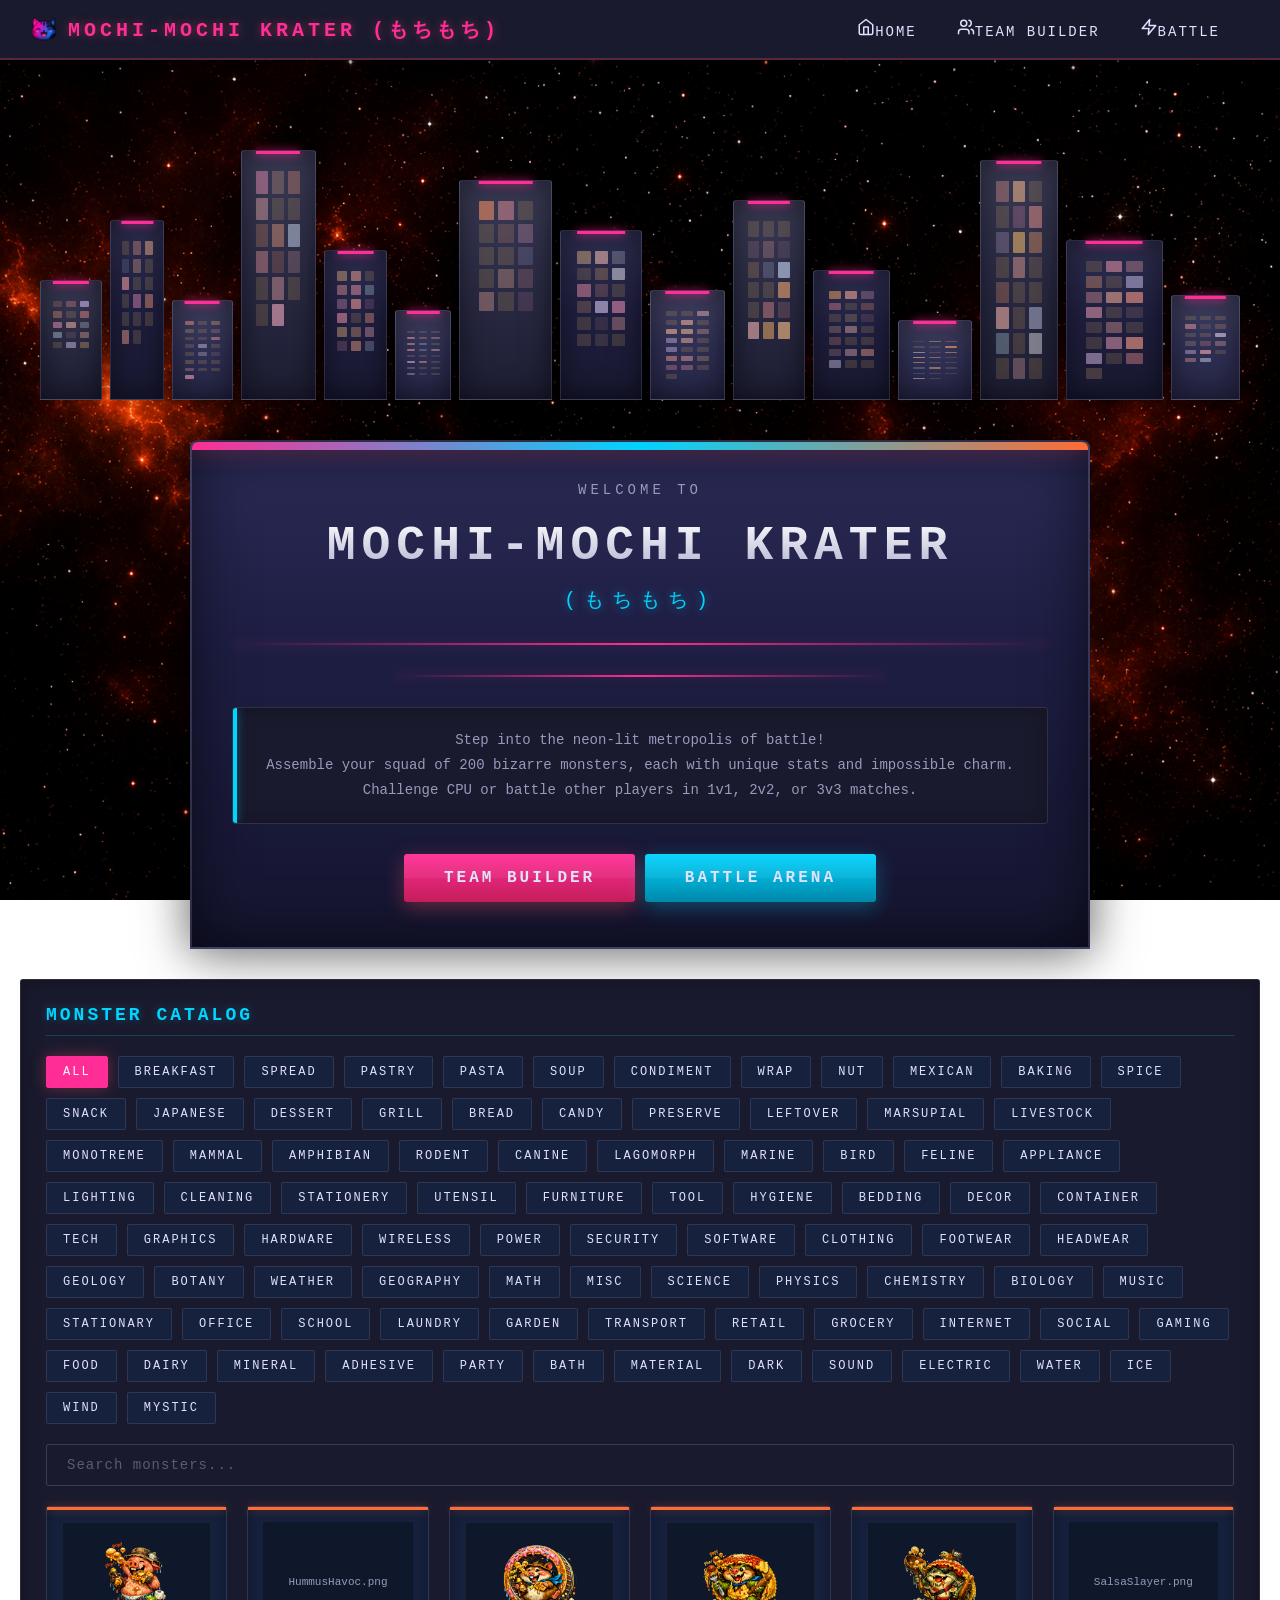
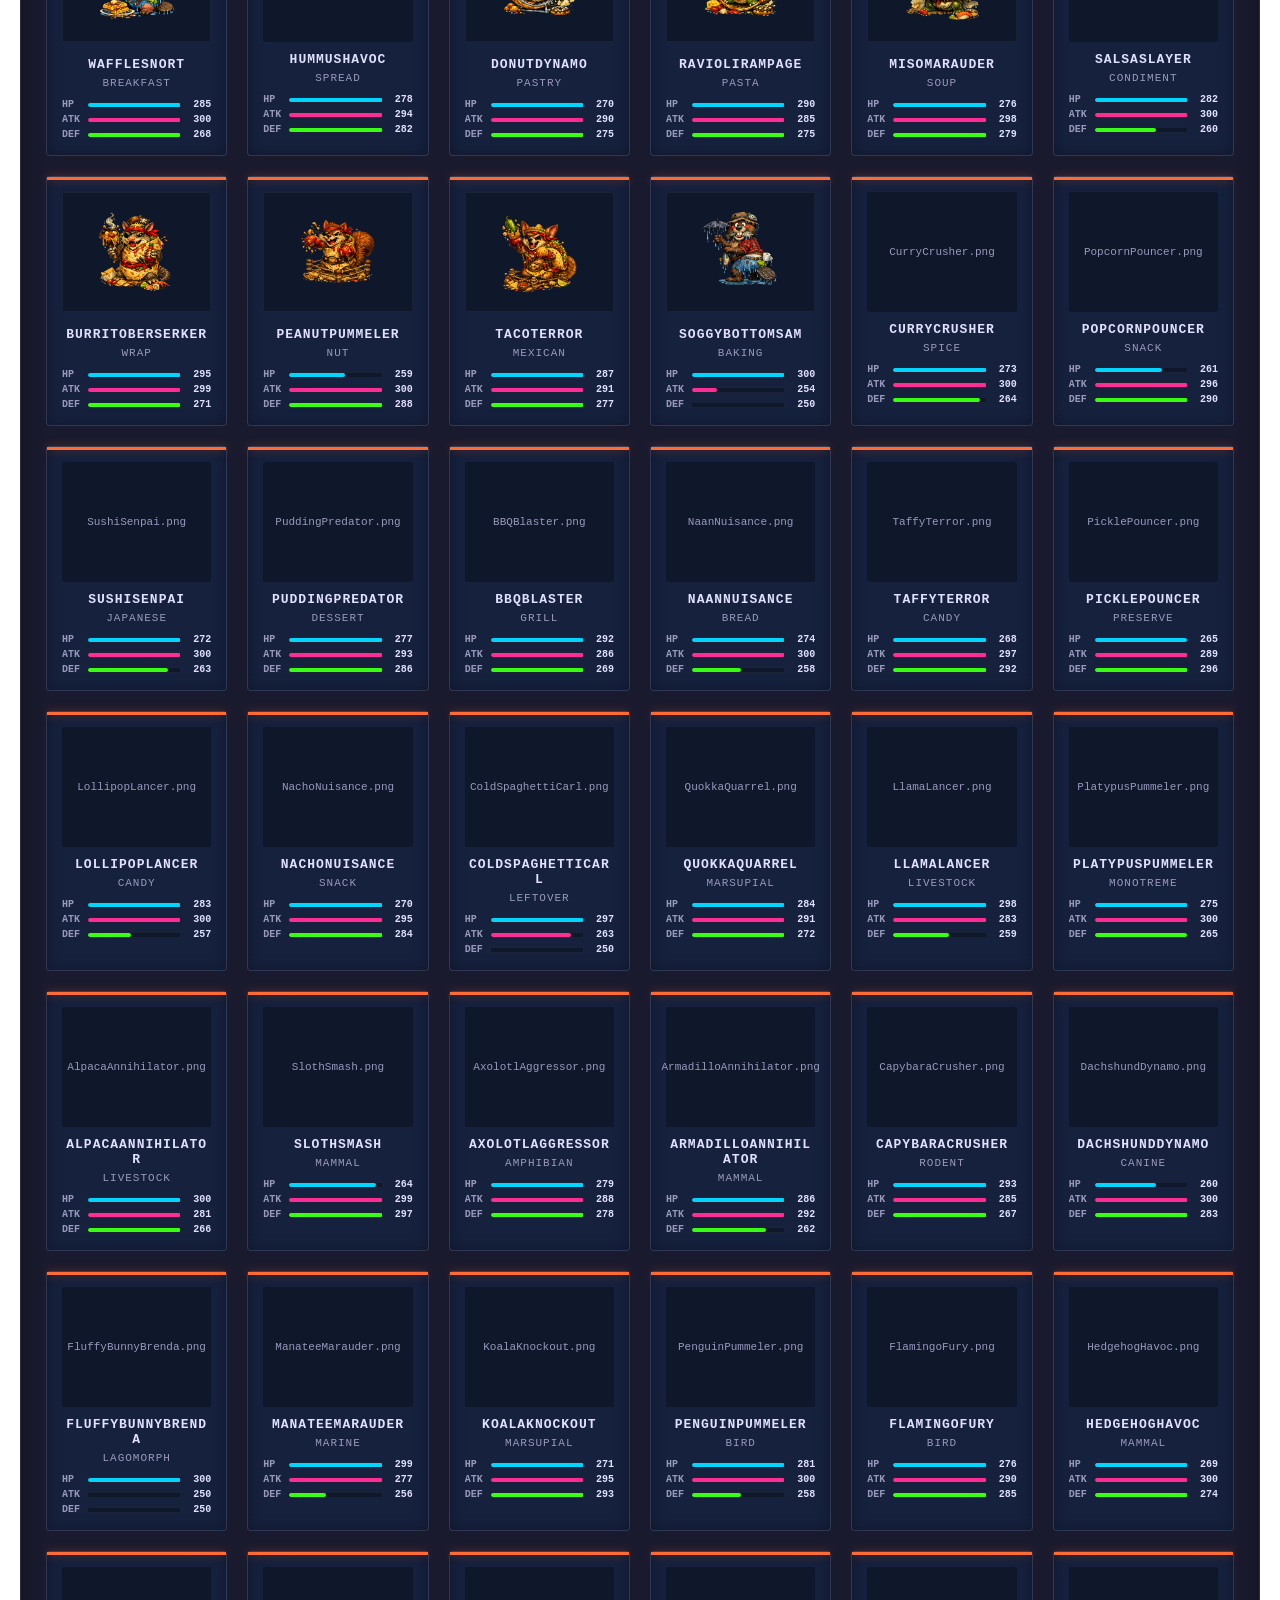
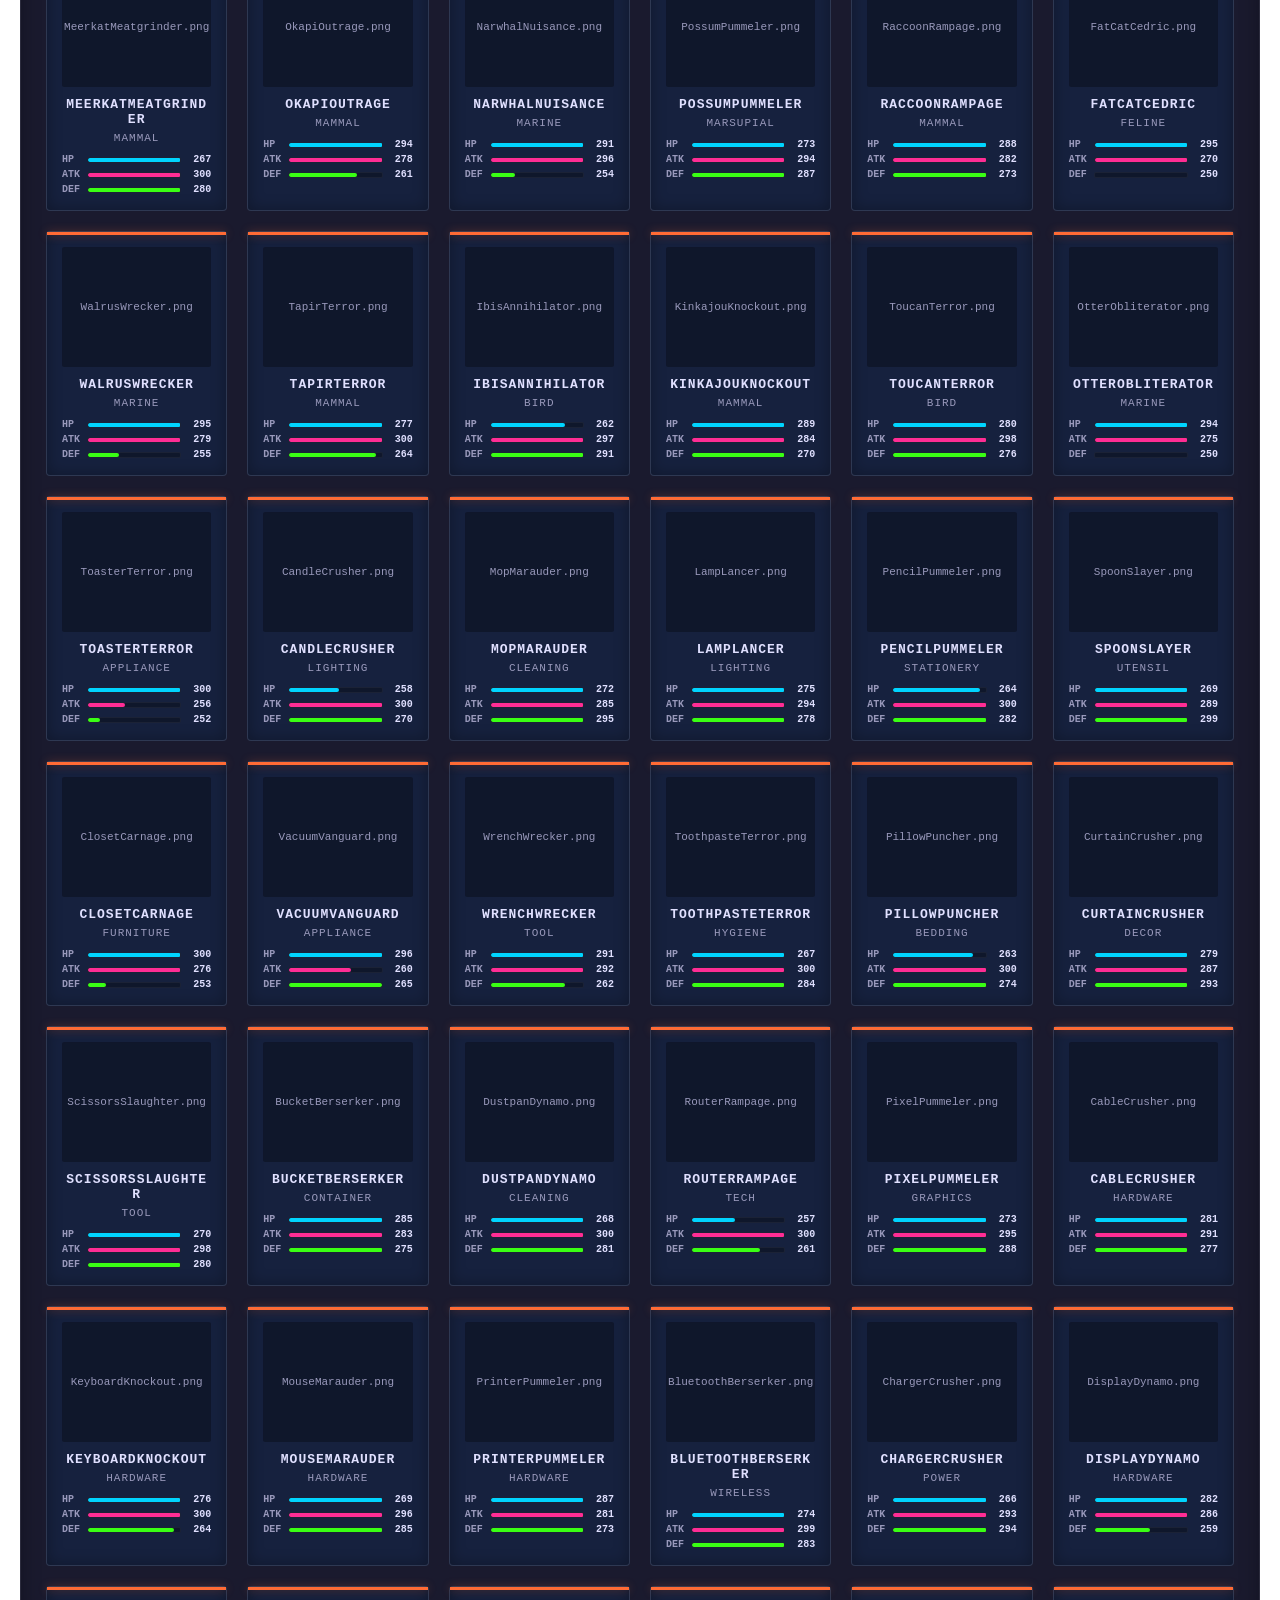
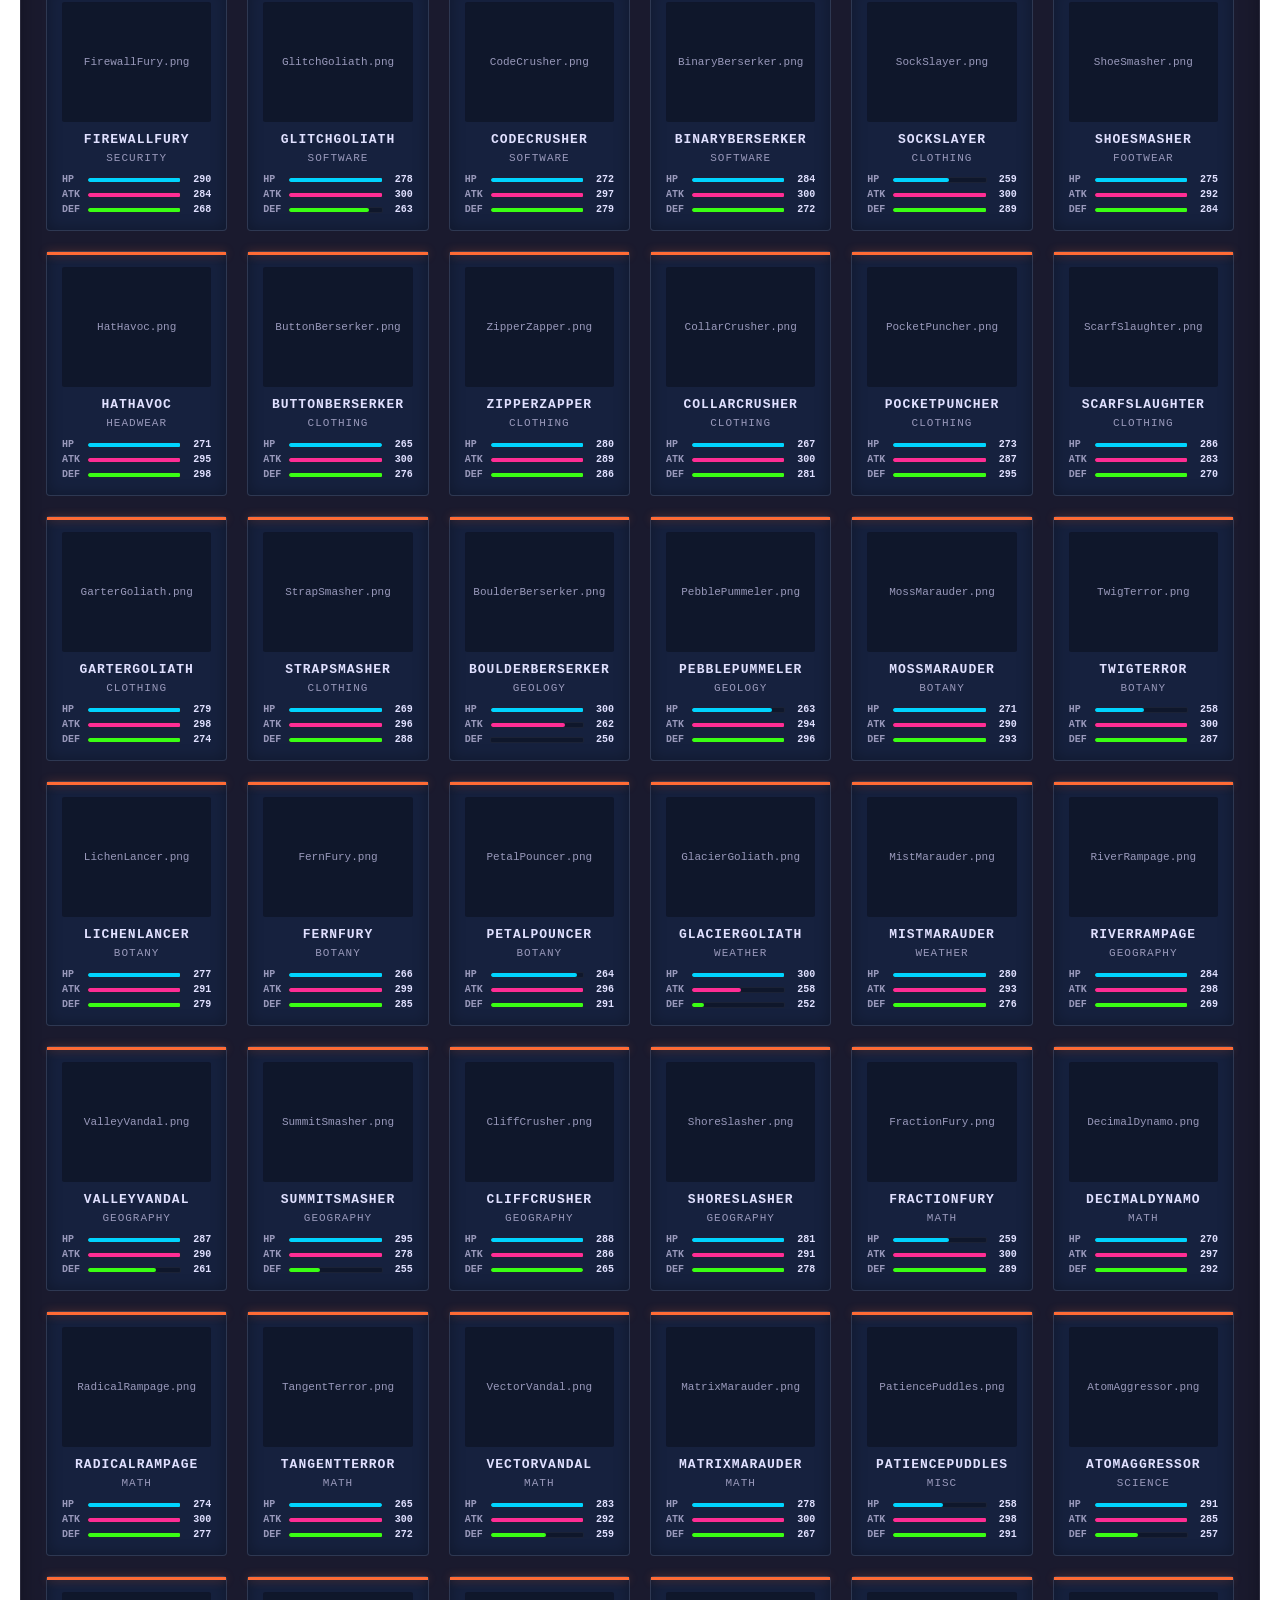
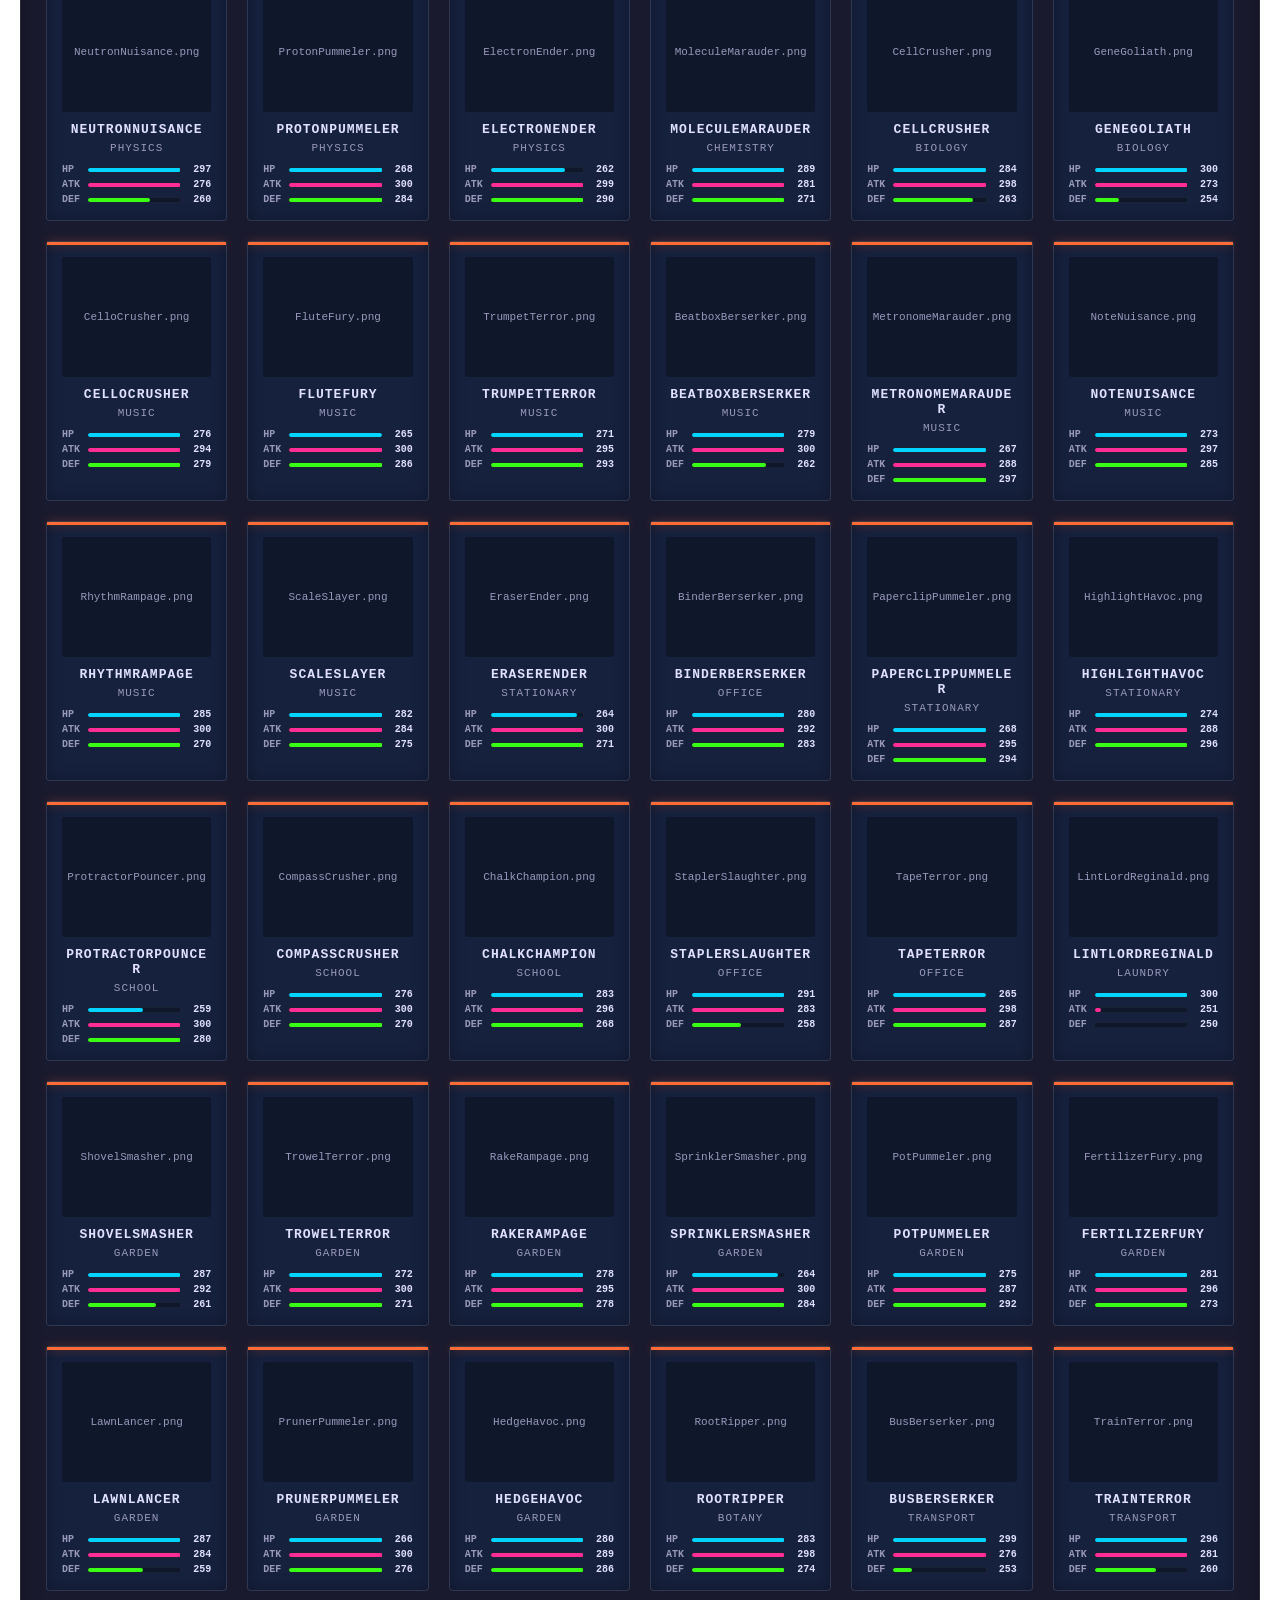
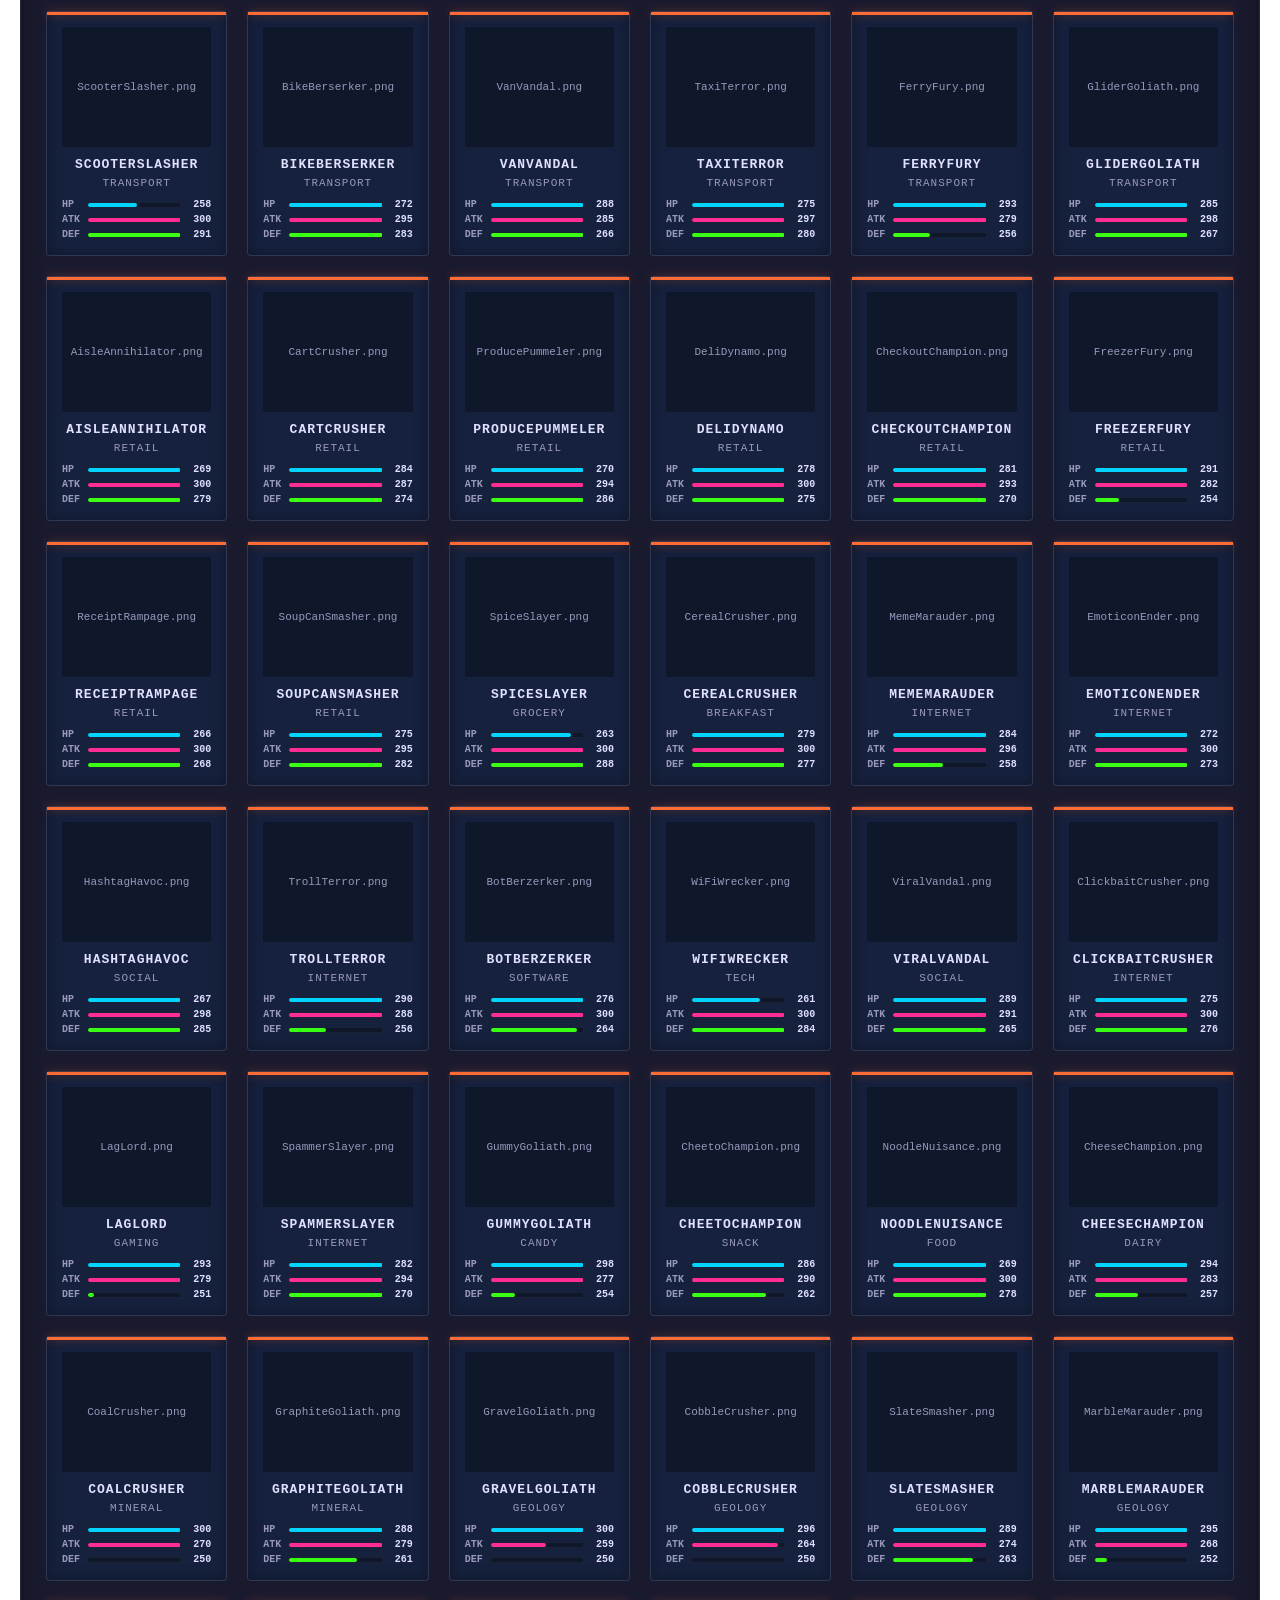
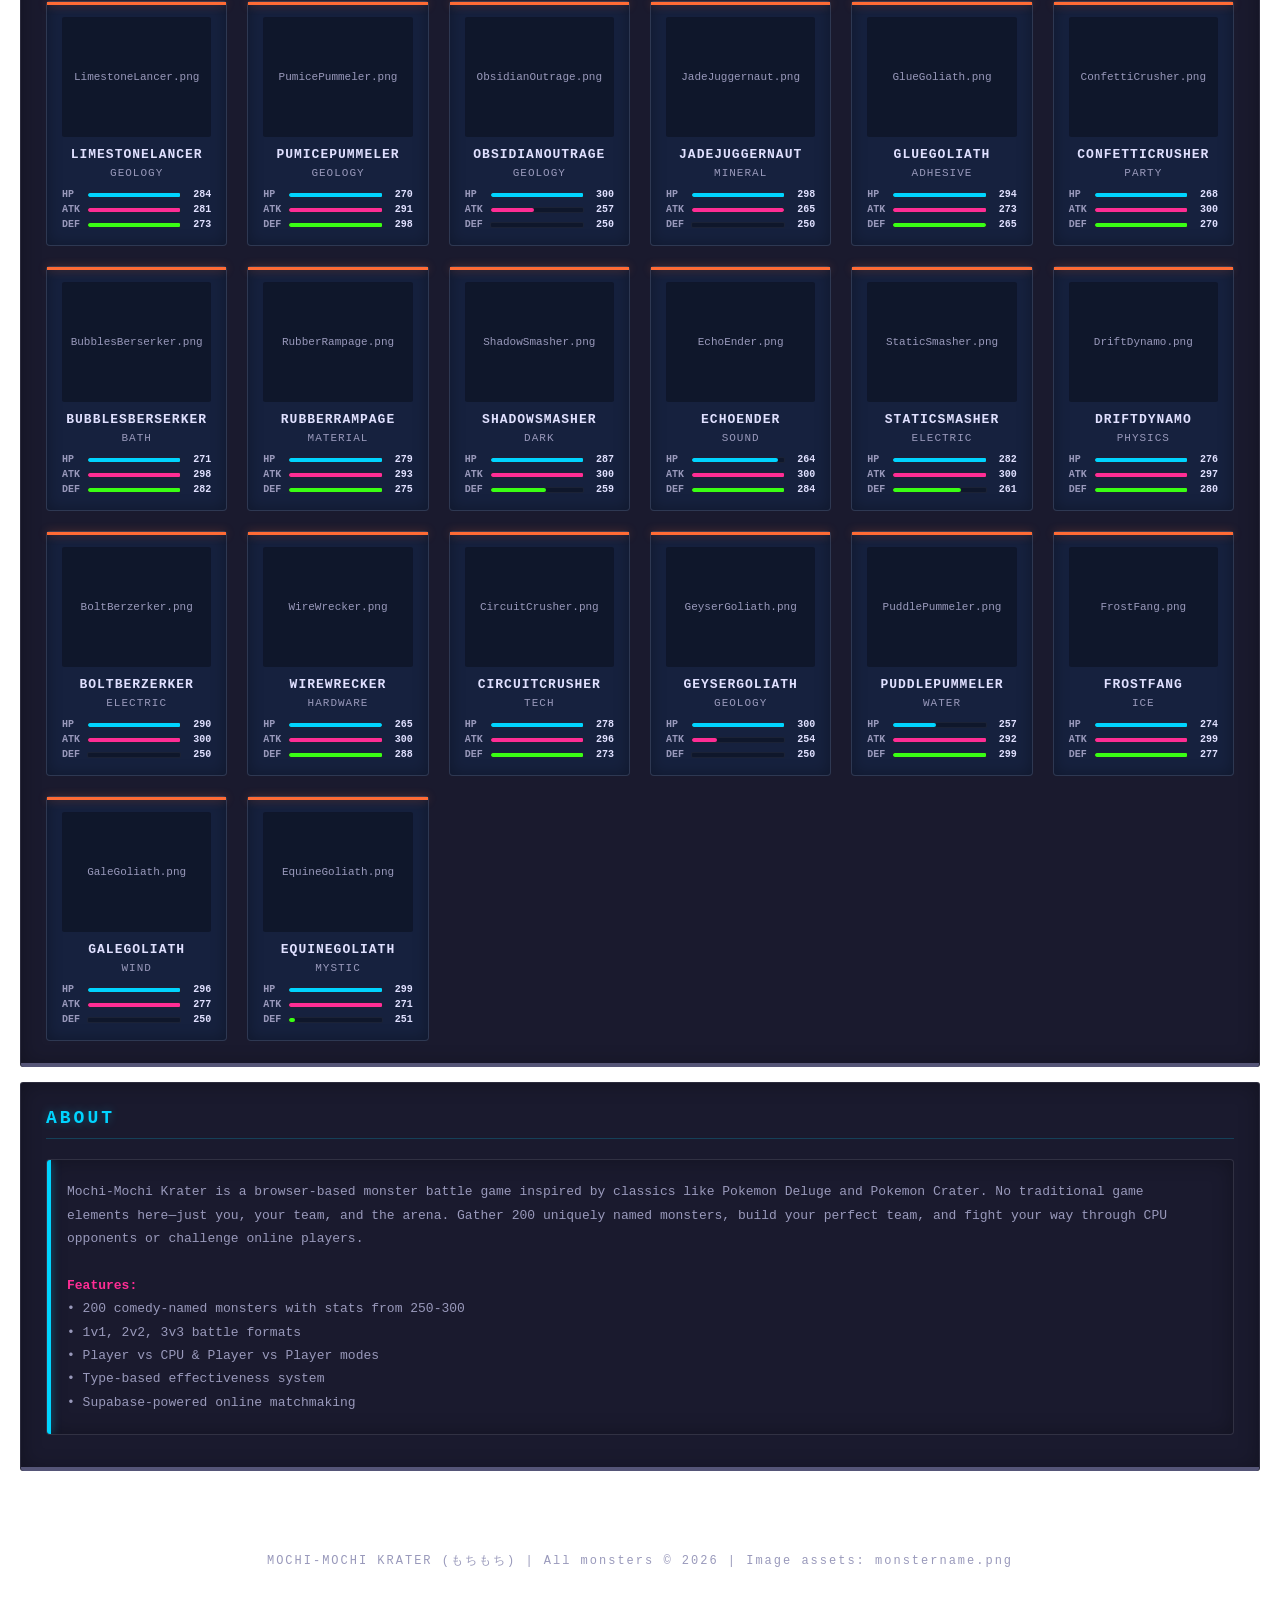
==== commit e8b4ec57: "Making the design of the website responsive :)" ====
--- a/index.html
+++ b/index.html
@@ -44,9 +44,9 @@
         </p>
       </div>
 
-      <div style="text-align: center; margin-top: 30px;">
+      <div class="button-container">
         <a href="team.html" class="skyscraper-btn primary">Team Builder</a>
-        <a href="battle.html" class="skyscraper-btn secondary" style="margin-left: 15px;">Battle Arena</a>
+        <a href="battle.html" class="skyscraper-btn secondary">Battle Arena</a>
       </div>
     </div>
 
--- a/css/styles.css
+++ b/css/styles.css
@@ -10,11 +10,23 @@
   --sky-gradient-bottom: #1a1a3e;
   --neon-pink: #ff2d95;
   --neon-blue: #00d4ff;
+  --neon-cyan: #00ffff;
   --neon-orange: #ff6b35;
   --neon-green: #39ff14;
   --text-primary: #e0e0ff;
   --text-secondary: #9999bb;
   --glass: rgba(255, 255, 255, 0.05);
+}
+
+@media (max-width: 1200px) {
+  .skyscraper-container {
+    max-width: 100%;
+    padding: 15px;
+  }
+  
+  .main-tower {
+    max-width: 100%;
+  }
 }
 
 * {
@@ -550,6 +562,11 @@
   margin-top: 20px;
 }
 
+.button-container {
+  text-align: center;
+  margin-top: 30px;
+}
+
 .detailed-stat {
   background: rgba(0, 0, 0, 0.2);
   padding: 10px;
@@ -850,8 +867,8 @@
 .move-btn {
   padding: 12px 25px;
   background: var(--building-primary);
-  border: 2px solid var(--neon-blue);
-  color: var(--neon-blue);
+  border: 2px solid #fc1100;
+  color: #fc1100;
   font-family: 'Courier New', monospace;
   font-size: 14px;
   font-weight: bold;
@@ -871,7 +888,7 @@
   left: -100%;
   width: 100%;
   height: 100%;
-  background: linear-gradient(90deg, transparent, rgba(0, 212, 255, 0.2), transparent);
+  background: linear-gradient(90deg, transparent, rgba(252, 17, 0, 0.2), transparent);
   transition: left 0.5s ease;
 }
 
@@ -880,8 +897,8 @@
 }
 
 .move-btn:hover {
-  background: rgba(0, 212, 255, 0.1);
-  box-shadow: 0 0 20px rgba(0, 212, 255, 0.4);
+  background: rgba(252, 17, 0, 0.1);
+  box-shadow: 0 0 20px rgba(252, 17, 0, 0.4);
   transform: translateY(-2px);
 }
 
@@ -1089,115 +1106,325 @@
 
 /* Hamburger Button Styles */
 .hamburger {
-   display: none;
-   flex-direction: column;
-   gap: 5px;
-   cursor: pointer;
- }
-
-  .hamburger span {
-   width: 25px;
-   height: 3px;
-   background: var(--neon-pink);
-   border-radius: 2px;
-   transition: all 0.3s ease;
- }
-
-  .hamburger.active span:nth-child(1) {
-   transform: rotate(45deg) translate(5px, 5px);
- }
- 
-  .hamburger.active span:nth-child(2) {
-   opacity: 0;
- }
- 
-  .hamburger.active span:nth-child(3) {
-   transform: rotate(-45deg) translate(5px, -5px);
-  }
+  display: none;
+  flex-direction: column;
+  gap: 5px;
+  cursor: pointer;
+}
+
+.hamburger span {
+  width: 25px;
+  height: 3px;
+  background: var(--neon-pink);
+  border-radius: 2px;
+  transition: all 0.3s ease;
+}
+
+.hamburger.active span:nth-child(1) {
+  transform: rotate(45deg) translate(5px, 5px);
+}
+
+.hamburger.active span:nth-child(2) {
+  opacity: 0;
+}
+
+.hamburger.active span:nth-child(3) {
+  transform: rotate(-45deg) translate(5px, -5px);
+}
+
+@media (max-width: 1024px) {
+  .skyscraper-container {
+    max-width: 100%;
+    padding: 15px;
+  }
+  
+  .main-tower {
+    max-width: 100%;
+    padding: 30px;
+  }
+  
+  .tower-title {
+    font-size: 36px;
+    letter-spacing: 3px;
+  }
+  
+  .tower-subtitle {
+    font-size: 16px;
+    letter-spacing: 4px;
+  }
+  
+  .viewer-stats h2 {
+    font-size: 24px;
+  }
+}
 
 @media (max-width: 768px) {
-   .main-tower {
-     min-height: auto;
-     padding: 20px;
-   }
- 
-   .tower-title {
-     font-size: 32px;
-   }
- 
-   .monster-grid {
-     grid-template-columns: repeat(auto-fill, minmax(140px, 1fr));
-     gap: 10px;
-   }
- 
-   .nav-bar {
-     position: relative;
-   }
- 
-   .nav-links {
-     display: none;
-     position: absolute;
-     top: 100%;
-     left: 0;
-     right: 0;
-     background: var(--building-primary);
-     flex-direction: column;
-     align-items: center;
-     gap: 10px;
-     padding: 15px 0;
-     border-top: 2px solid rgba(233, 69, 96, 0.3);
-     box-shadow: 0 5px 20px rgba(0, 0, 0, 0.5);
-   }
- 
-   .nav-links.active {
-     display: flex;
-   }
- 
-    .nav-links a {
-      width: 100%;
-      text-align: left;
-      padding: 14px 20px;
-      font-size: 16px;
-      gap: 10px;
-      display: flex;
-      align-items: center;
-    }
- 
-   .nav-links a::after {
-     display: none;
-   }
- 
-   .viewer-content {
-     flex-direction: column;
-   }
- 
-   .battle-arena {
-     padding: 15px;
-   }
- 
-   .arena-floor {
-     height: 300px;
-   }
- 
-   .battle-monster {
-     width: 140px;
-   }
- 
-    .battle-monster img {
-      width: 100px;
-      height: 100px;
-    }
-
-    .hamburger {
-       display: flex;
-     }
-   }
-
-.nav-icon-svg {
-  width: 18px;
-  height: 18px;
-  flex-shrink: 0;
-  margin-right: 14px;
-}
-
-
+  .skyscraper-container {
+    padding: 10px;
+  }
+  
+  .main-tower {
+    min-height: auto;
+    padding: 15px;
+    margin: 0 auto 20px;
+  }
+  
+  .tower-title {
+    font-size: 28px;
+    letter-spacing: 2px;
+  }
+  
+  .tower-subtitle {
+    font-size: 14px;
+    letter-spacing: 3px;
+  }
+  
+  .tower-intro {
+    font-size: 12px;
+    letter-spacing: 2px;
+  }
+  
+  .tower-divider {
+    margin: 20px 0;
+  }
+  
+  .monster-grid {
+    grid-template-columns: repeat(auto-fill, minmax(120px, 1fr));
+    gap: 8px;
+  }
+  
+  .monster-card img {
+    height: 90px;
+  }
+  
+  .building-block {
+    padding: 15px;
+  }
+  
+  .floor {
+    padding: 15px;
+    margin: 10px 0;
+  }
+  
+  .floor-header {
+    font-size: 16px;
+    letter-spacing: 2px;
+  }
+  
+  .skyscraper-btn {
+    padding: 12px 25px;
+    font-size: 14px;
+    letter-spacing: 2px;
+  }
+  
+  .nav-bar {
+    position: relative;
+    padding: 12px 15px;
+  }
+  
+  .nav-logo {
+    font-size: 16px;
+    letter-spacing: 2px;
+  }
+  
+  .nav-icon {
+    width: 22px;
+    height: 22px;
+  }
+  
+  .nav-icon-svg {
+    width: 16px;
+    height: 16px;
+    margin-right: 6px;
+  }
+  
+  .nav-links {
+    display: none;
+    position: absolute;
+    top: 100%;
+    left: 0;
+    right: 0;
+    background: var(--building-primary);
+    flex-direction: column;
+    align-items: stretch;
+    gap: 0;
+    padding: 0;
+    border-top: 2px solid rgba(233, 69, 96, 0.3);
+    box-shadow: 0 5px 20px rgba(0, 0, 0, 0.5);
+  }
+  
+  .nav-links.active {
+    display: flex;
+  }
+  
+  .nav-links li {
+    border-bottom: 1px solid rgba(255, 255, 255, 0.05);
+  }
+  
+  .nav-links a {
+    width: 100%;
+    text-align: left;
+    padding: 14px 20px;
+    font-size: 15px;
+    gap: 10px;
+    display: flex;
+    align-items: center;
+  }
+  
+  .nav-links a::after {
+    display: none;
+  }
+  
+  .hamburger {
+    display: flex;
+  }
+  
+  .viewer-content {
+    flex-direction: column;
+    gap: 20px;
+  }
+  
+  .viewer-image {
+    width: 200px;
+    height: 200px;
+  }
+  
+  .viewer-panel {
+    padding: 20px;
+    margin: 15px 0;
+  }
+  
+  .battle-arena {
+    padding: 15px;
+  }
+  
+  .arena-floor {
+    height: 250px;
+  }
+  
+  .battle-monster {
+    width: 120px;
+  }
+  
+  .battle-monster img {
+    width: 80px;
+    height: 80px;
+  }
+  
+  .detailed-stats {
+    grid-template-columns: 1fr;
+    gap: 8px;
+  }
+}
+
+@media (max-width: 480px) {
+  .skyscraper-container {
+    padding: 8px;
+  }
+  
+  .main-tower {
+    padding: 12px;
+    border-radius: 4px 4px 0 0;
+  }
+  
+  .tower-title {
+    font-size: 22px;
+    letter-spacing: 1px;
+  }
+  
+  .tower-subtitle {
+    font-size: 12px;
+    letter-spacing: 2px;
+  }
+  
+  .tower-intro {
+    font-size: 10px;
+    letter-spacing: 1px;
+  }
+  
+  .monster-grid {
+    grid-template-columns: repeat(auto-fill, minmax(100px, 1fr));
+    gap: 6px;
+  }
+  
+  .monster-card {
+    padding: 10px;
+  }
+  
+  .monster-card img {
+    height: 70px;
+  }
+  
+  .monster-name {
+    font-size: 11px;
+  }
+  
+  .monster-type {
+    font-size: 10px;
+  }
+  
+  .building-block {
+    padding: 12px;
+  }
+  
+  .building-block p {
+    font-size: 12px !important;
+    line-height: 1.6;
+  }
+  
+  .action-panel {
+    gap: 8px;
+  }
+  
+  .move-btn {
+    padding: 10px 15px;
+    font-size: 12px;
+  }
+}
+
+@media (max-width: 420px) {
+  .button-container .skyscraper-btn {
+    width: 100%;
+    margin-bottom: 10px;
+  }
+  
+  .button-container .skyscraper-btn.secondary {
+    margin-left: 0;
+    margin-top: 0;
+  }
+}
+
+@media (max-width: 360px) {
+  .tower-title {
+    font-size: 20px;
+  }
+  
+  .viewer-panel {
+    padding: 15px;
+  }
+  
+  .viewer-image {
+    width: 150px;
+    height: 150px;
+  }
+  
+  .arena-floor {
+    height: 200px;
+  }
+  
+  .battle-monster img {
+    width: 60px;
+    height: 60px;
+  }
+  
+  .button-row {
+    flex-direction: column;
+  }
+  
+[id="playerMonsterInfo"] .detailed-stats,
+  [id="opponentMonsterInfo"] .detailed-stats {
+    grid-template-columns: 1fr;
+  }
+}
+
+
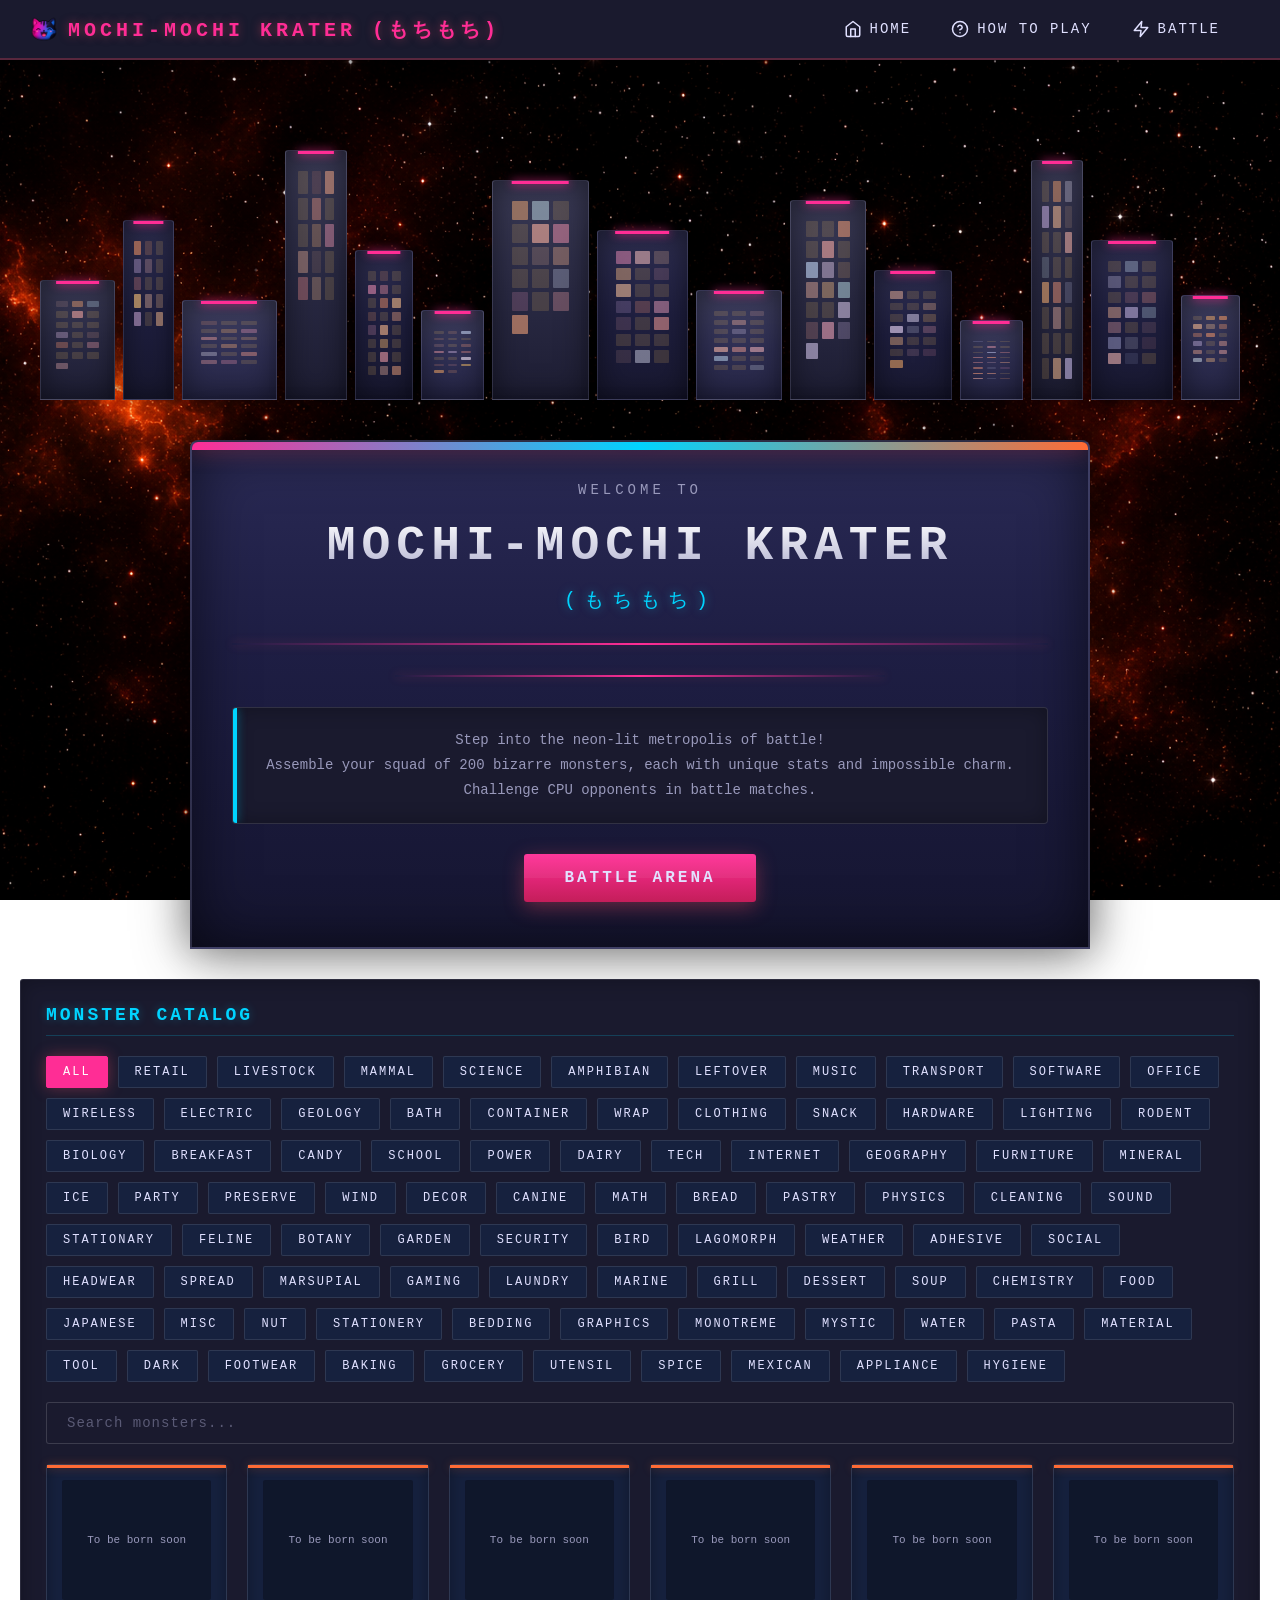
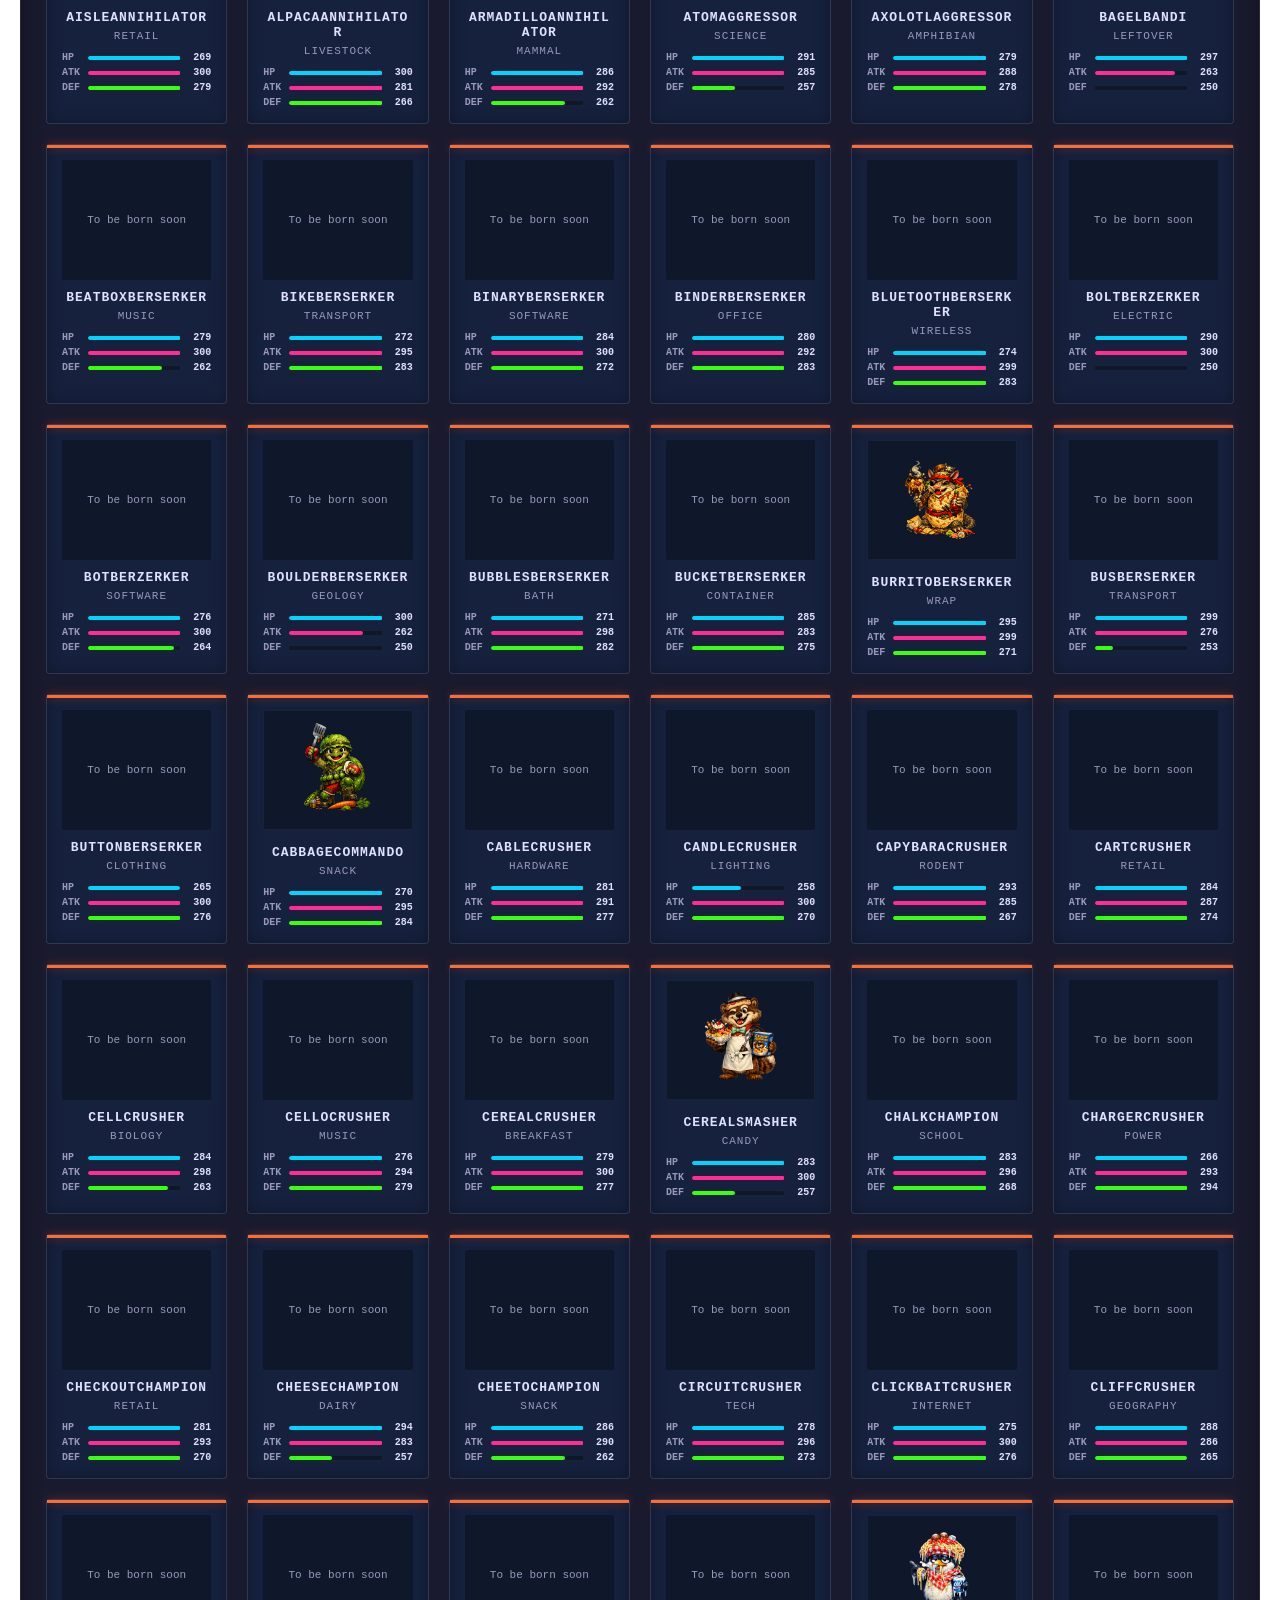
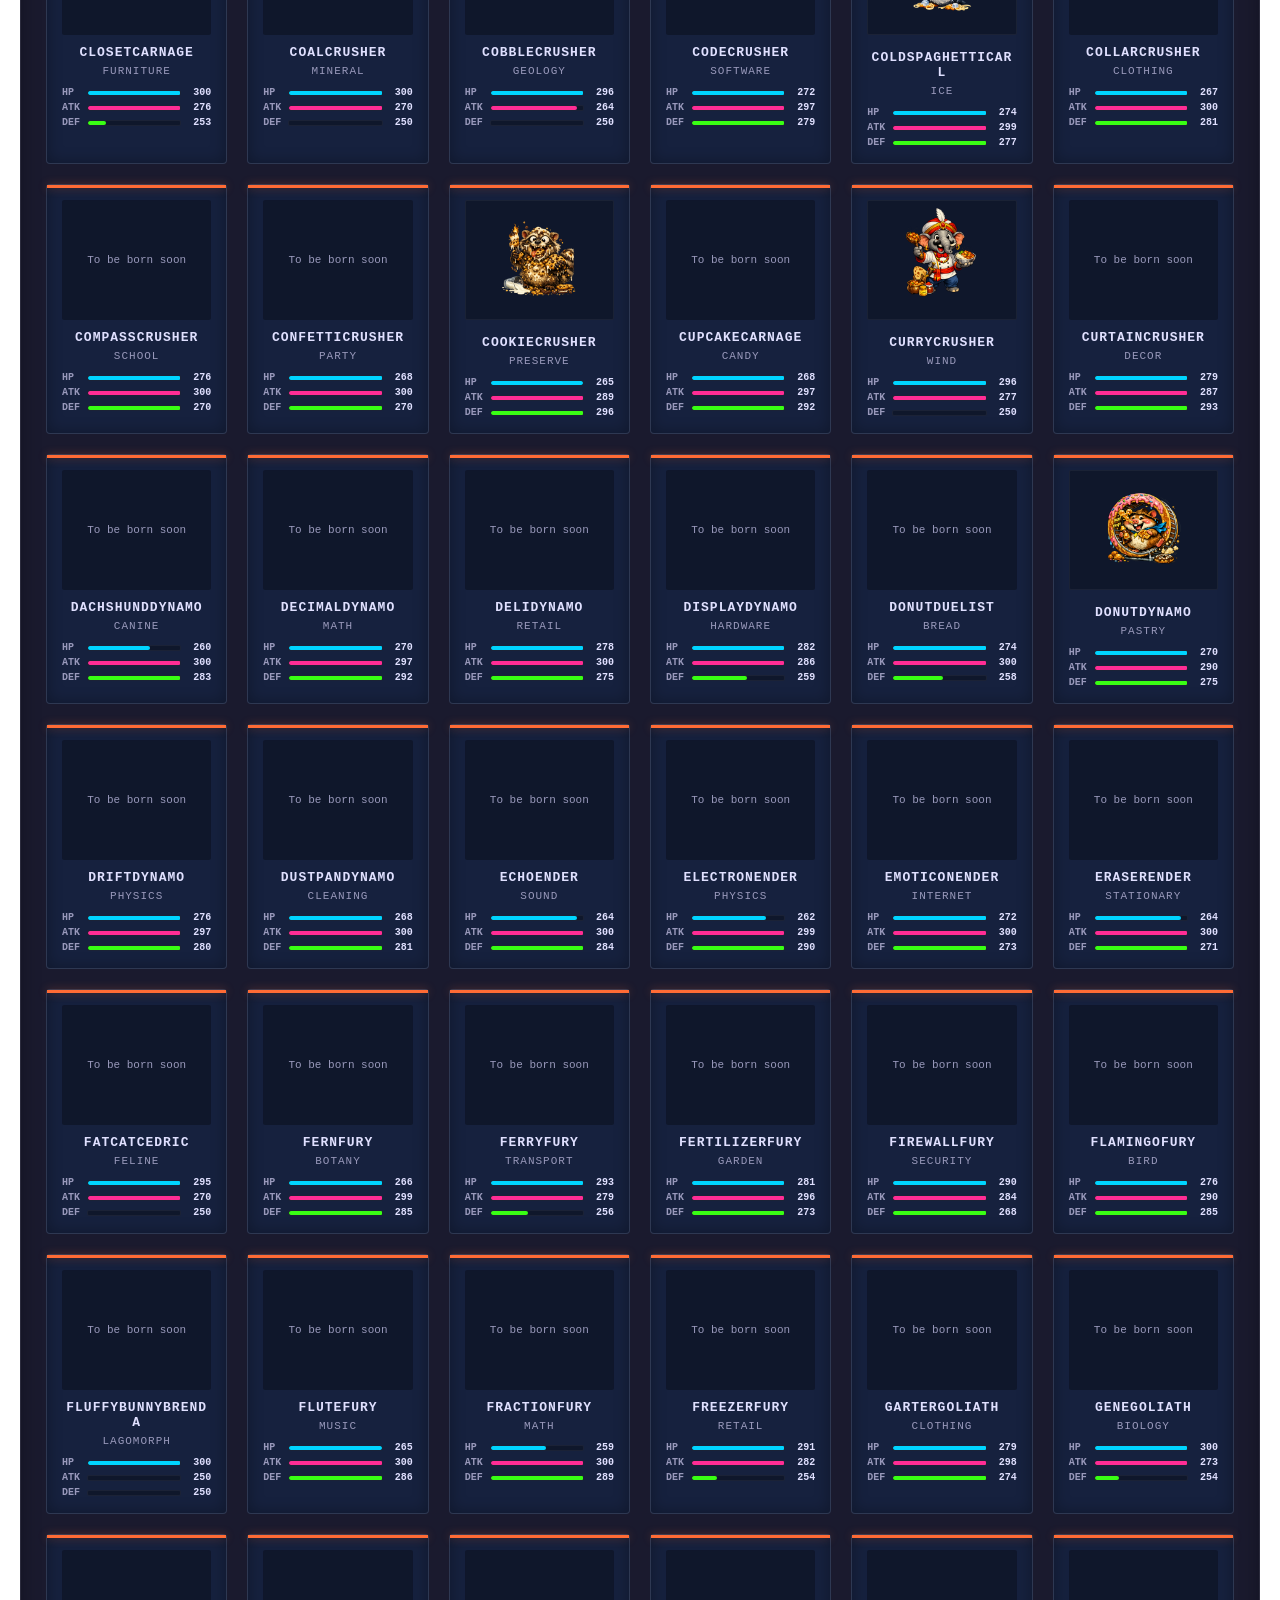
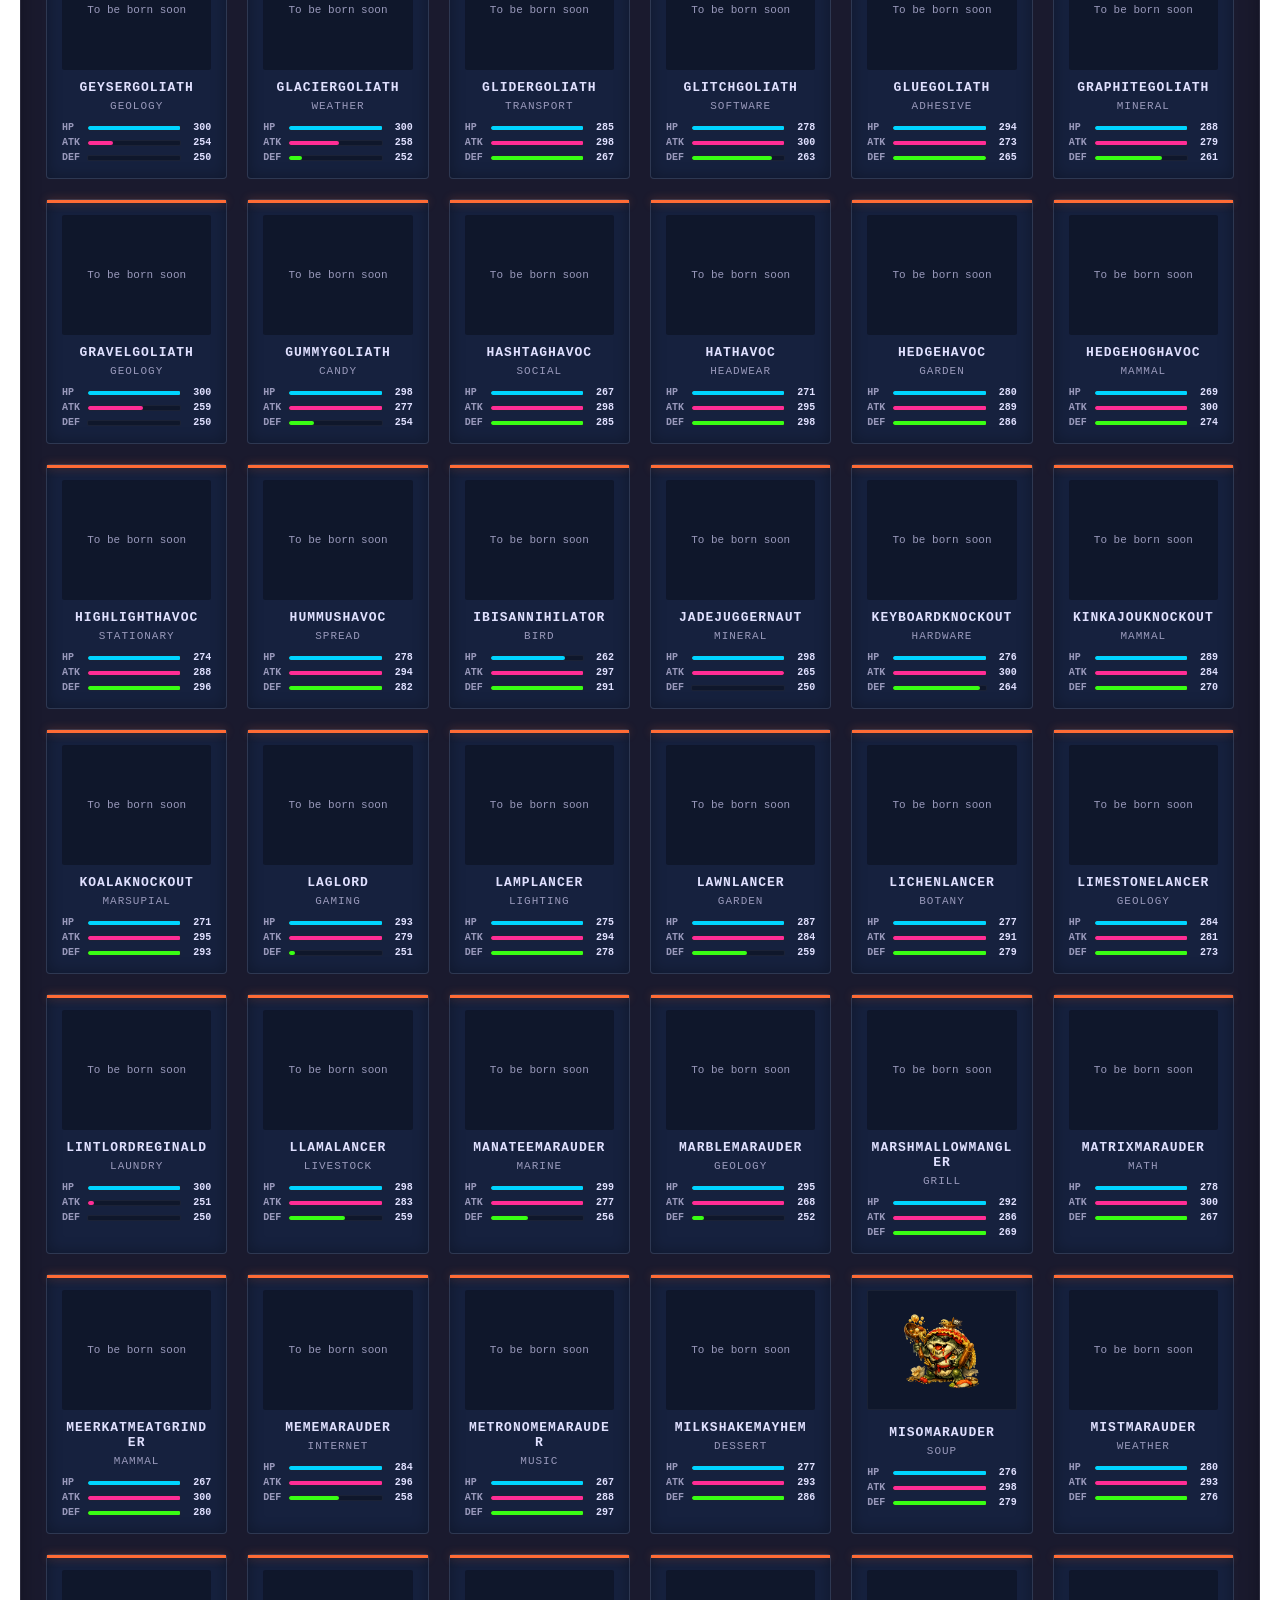
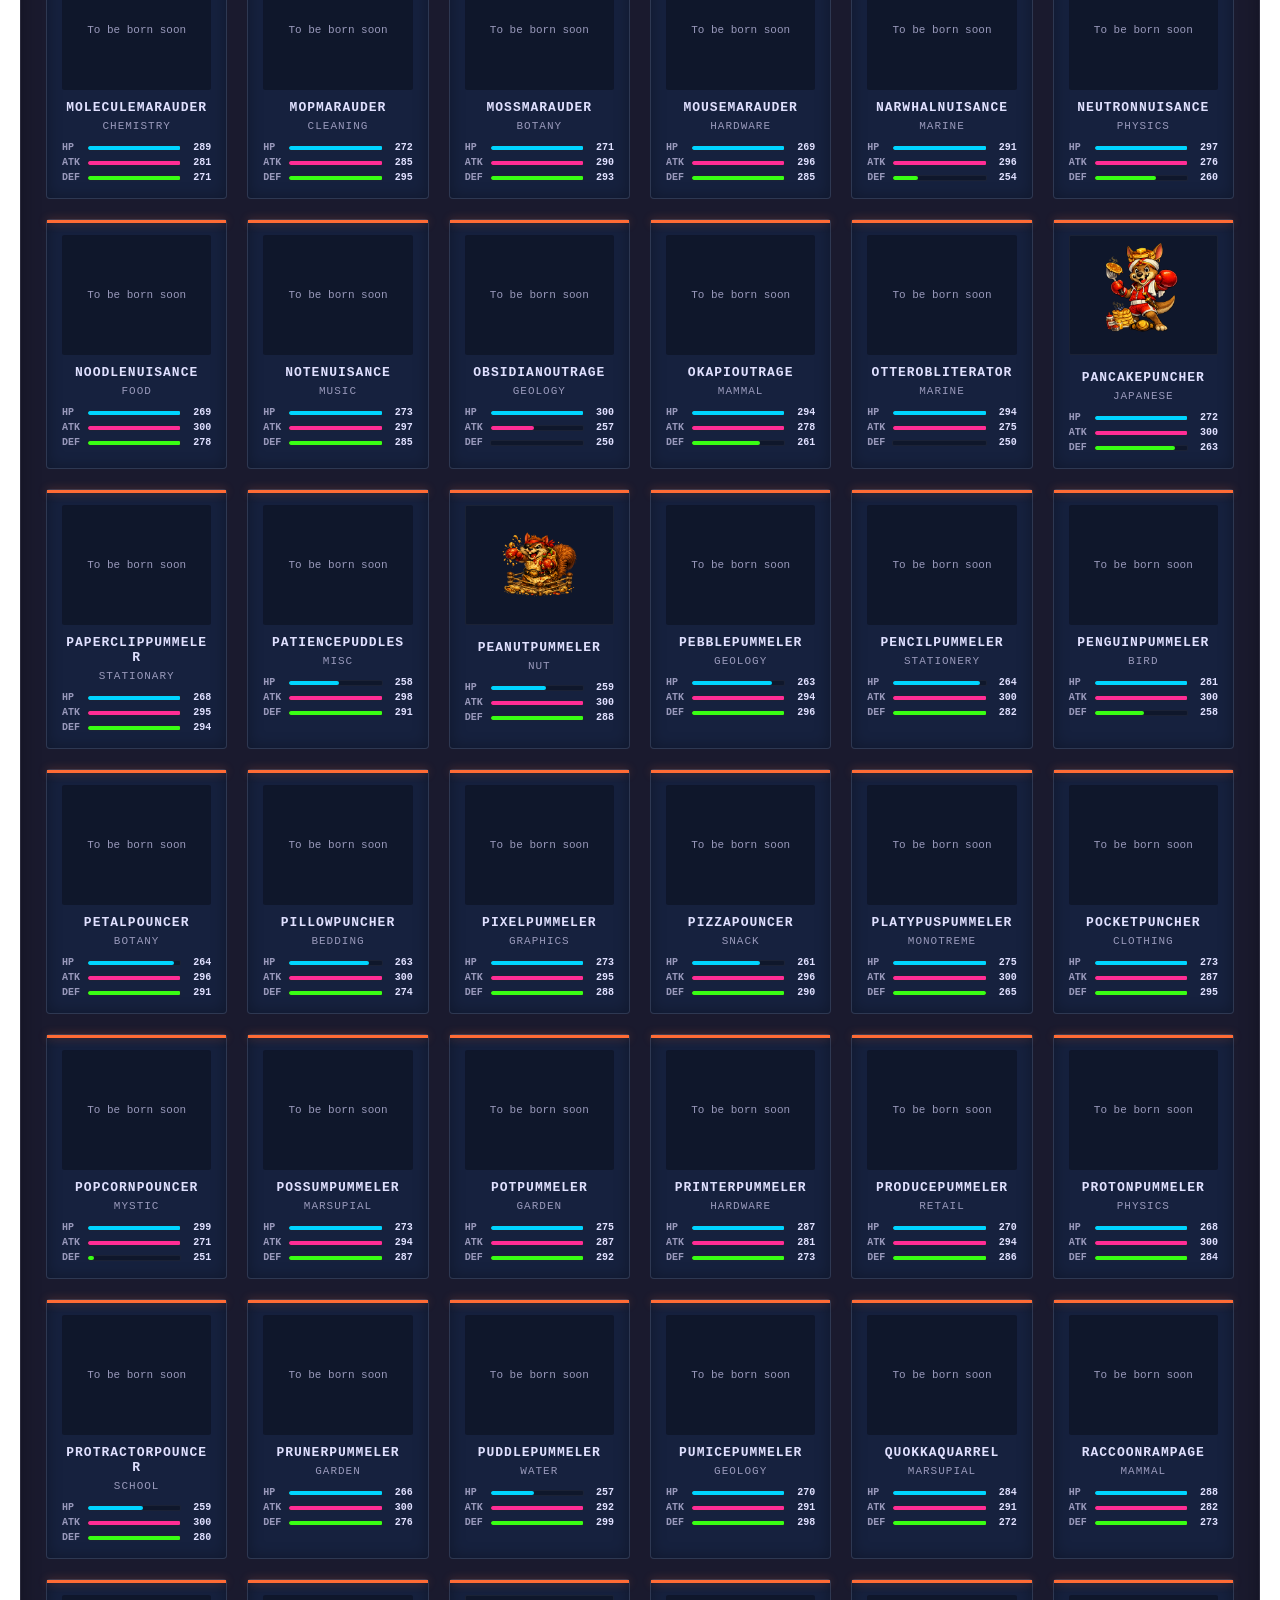
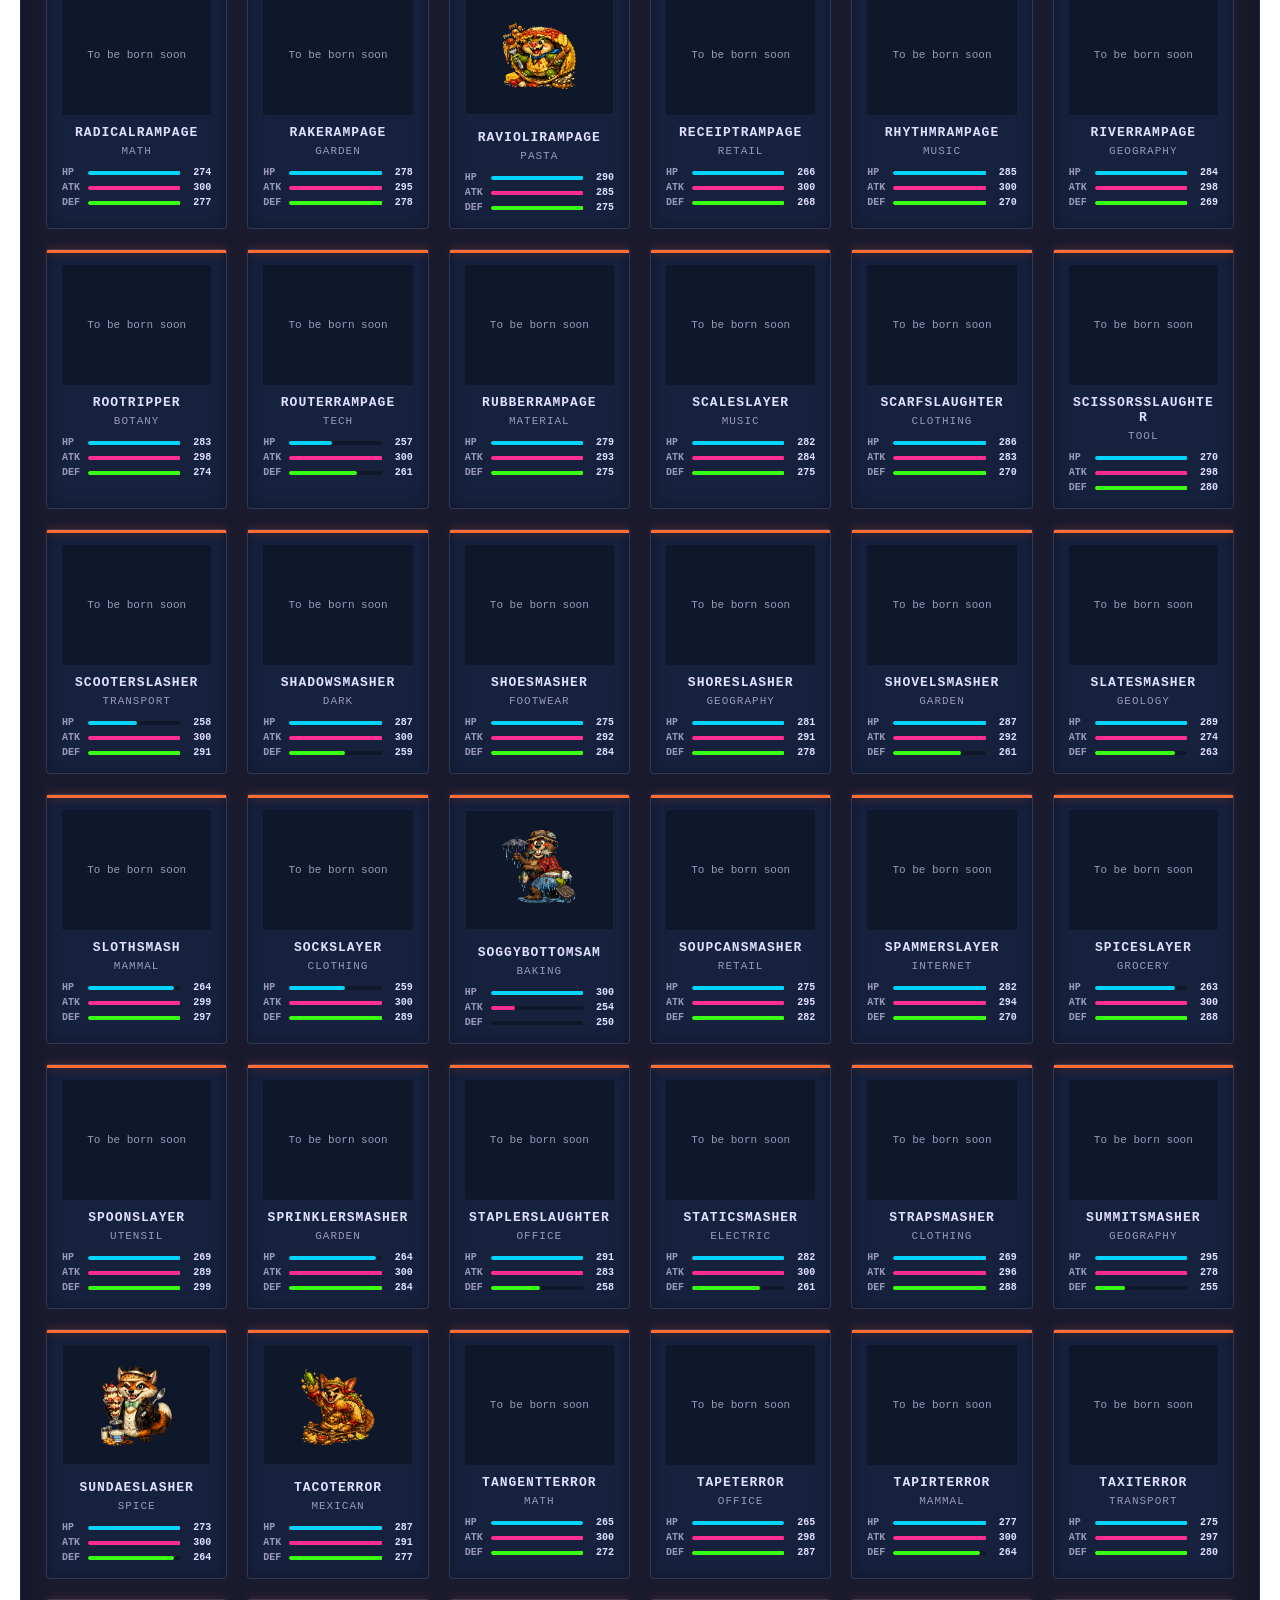
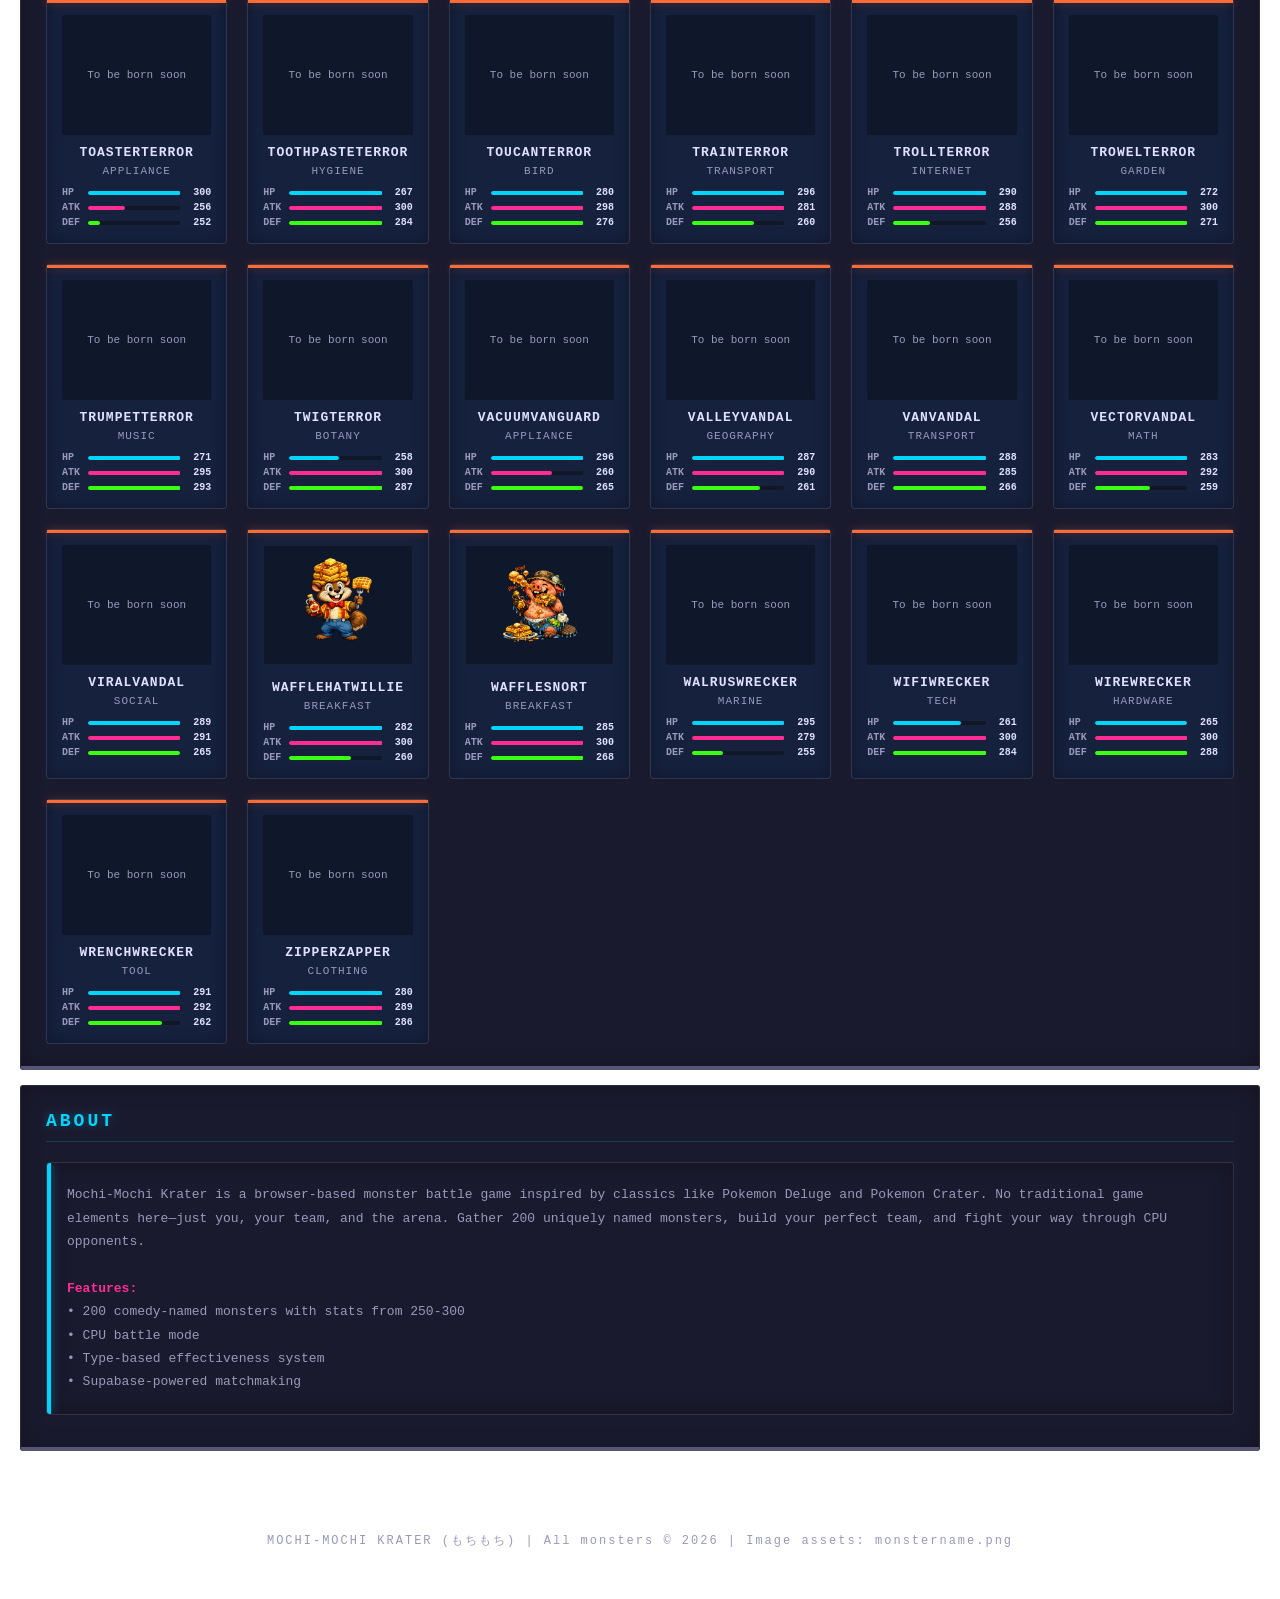
==== commit e812a07b: "Remove the duplicate page content Team Builder page :)" ====
--- a/index.html
+++ b/index.html
@@ -11,12 +11,12 @@
 
     <nav class="nav-bar">
       <div class="nav-logo"><img src="assets/web_icon/icon.png" alt="Icon" class="nav-icon">MOCHI-MOCHI KRATER (もちもち)</div>
-      <ul class="nav-links" id="navLinks">
-        <li><a href="index.html"><svg class="nav-icon-svg" xmlns="http://www.w3.org/2000/svg" width="18" height="18" viewBox="0 0 24 24" fill="none" stroke="currentColor" stroke-width="2" stroke-linecap="round" stroke-linejoin="round"><path d="m3 9 9-7 9 7v11a2 2 0 0 1-2 2H5a2 2 0 0 1-2-2z"></path><polyline points="9 22 9 12 15 12 15 22"></polyline></svg>Home</a></li>
-        <li><a href="team.html"><svg class="nav-icon-svg" xmlns="http://www.w3.org/2000/svg" width="18" height="18" viewBox="0 0 24 24" fill="none" stroke="currentColor" stroke-width="2" stroke-linecap="round" stroke-linejoin="round"><path d="M16 21v-2a4 4 0 0 0-4-4H6a4 4 0 0 0-4 4v2"></path><circle cx="9" cy="7" r="4"></circle><path d="M22 21v-2a4 4 0 0 0-3-3.87"></path><path d="M16 3.13a4 4 0 0 1 0 7.75"></path></svg>Team Builder</a></li>
-        <li><a href="battle.html"><svg class="nav-icon-svg" xmlns="http://www.w3.org/2000/svg" width="18" height="18" viewBox="0 0 24 24" fill="none" stroke="currentColor" stroke-width="2" stroke-linecap="round" stroke-linejoin="round"><polygon points="13 2 3 14 12 14 11 22 21 10 12 10 13 2"></polygon></svg>Battle</a></li>
-        <li><a href="#" id="logoutBtn" class="hidden"><svg class="nav-icon-svg" xmlns="http://www.w3.org/2000/svg" width="18" height="18" viewBox="0 0 24 24" fill="none" stroke="currentColor" stroke-width="2" stroke-linecap="round" stroke-linejoin="round"><path d="M9 21H5a2 2 0 0 1-2-2V5a2 2 0 0 1 2-2h4"></path><polyline points="16 17 21 12 16 7"></polyline><line x1="21" y1="12" x2="9" y2="12"></line></svg>Logout</a></li>
-      </ul>
+<ul class="nav-links" id="navLinks">
+         <li><a href="index.html"><svg class="nav-icon-svg" xmlns="http://www.w3.org/2000/svg" width="18" height="18" viewBox="0 0 24 24" fill="none" stroke="currentColor" stroke-width="2" stroke-linecap="round" stroke-linejoin="round"><path d="m3 9 9-7 9 7v11a2 2 0 0 1-2 2H5a2 2 0 0 1-2-2z"></path><polyline points="9 22 9 12 15 12 15 22"></polyline></svg>Home</a></li>
+         <li><a href="how-to-play.html"><svg class="nav-icon-svg" xmlns="http://www.w3.org/2000/svg" width="18" height="18" viewBox="0 0 24 24" fill="none" stroke="currentColor" stroke-width="2" stroke-linecap="round" stroke-linejoin="round"><circle cx="12" cy="12" r="10"></circle><path d="M9.09 9a3 3 0 0 1 5.83 1c0 2-3 3-3 3"></path><line x1="12" y1="17" x2="12.01" y2="17"></line></svg>How to Play</a></li>
+         <li><a href="battle.html"><svg class="nav-icon-svg" xmlns="http://www.w3.org/2000/svg" width="18" height="18" viewBox="0 0 24 24" fill="none" stroke="currentColor" stroke-width="2" stroke-linecap="round" stroke-linejoin="round"><polygon points="13 2 3 14 12 14 11 22 21 10 12 10 13 2"></polygon></svg>Battle</a></li>
+         <li><a href="#" id="logoutBtn" class="hidden"><svg class="nav-icon-svg" xmlns="http://www.w3.org/2000/svg" width="18" height="18" viewBox="0 0 24 24" fill="none" stroke="currentColor" stroke-width="2" stroke-linecap="round" stroke-linejoin="round"><path d="M9 21H5a2 2 0 0 1-2-2V5a2 2 0 0 1 2-2h4"></path><polyline points="16 17 21 12 16 7"></polyline><line x1="21" y1="12" x2="9" y2="12"></line></svg>Logout</a></li>
+       </ul>
       <div class="hamburger" id="hamburgerBtn">
         <span></span>
         <span></span>
@@ -37,16 +37,15 @@
       <div class="tower-divider" style="width: 60%; margin: 10px auto 30px;"></div>
 
       <div class="building-block">
-        <p style="text-align: center; font-size: 14px; color: var(--text-secondary); line-height: 1.8;">
-          Step into the neon-lit metropolis of battle!<br>
-          Assemble your squad of 200 bizarre monsters, each with unique stats and impossible charm.<br>
-          Challenge CPU or battle other players in 1v1, 2v2, or 3v3 matches.
-        </p>
+<p style="text-align: center; font-size: 14px; color: var(--text-secondary); line-height: 1.8;">
+           Step into the neon-lit metropolis of battle!<br>
+           Assemble your squad of 200 bizarre monsters, each with unique stats and impossible charm.<br>
+           Challenge CPU opponents in battle matches.
+         </p>
       </div>
 
       <div class="button-container">
-        <a href="team.html" class="skyscraper-btn primary">Team Builder</a>
-        <a href="battle.html" class="skyscraper-btn secondary">Battle Arena</a>
+        <a href="battle.html" class="skyscraper-btn primary">Battle Arena</a>
       </div>
     </div>
 
@@ -62,17 +61,16 @@
     <div class="floor">
       <div class="floor-header">About</div>
       <div class="building-block">
-        <p style="font-size: 13px; color: var(--text-secondary); line-height: 1.8;">
-          Mochi-Mochi Krater is a browser-based monster battle game inspired by classics like Pokemon Deluge and Pokemon Crater.
-          No traditional game elements here—just you, your team, and the arena. Gather 200 uniquely named monsters,
-          build your perfect team, and fight your way through CPU opponents or challenge online players.<br><br>
-          <strong style="color: var(--neon-pink);">Features:</strong><br>
-          • 200 comedy-named monsters with stats from 250-300<br>
-          • 1v1, 2v2, 3v3 battle formats<br>
-          • Player vs CPU & Player vs Player modes<br>
-          • Type-based effectiveness system<br>
-          • Supabase-powered online matchmaking
-        </p>
+<p style="font-size: 13px; color: var(--text-secondary); line-height: 1.8;">
+           Mochi-Mochi Krater is a browser-based monster battle game inspired by classics like Pokemon Deluge and Pokemon Crater.
+           No traditional game elements here—just you, your team, and the arena. Gather 200 uniquely named monsters,
+           build your perfect team, and fight your way through CPU opponents.<br><br>
+<strong style="color: var(--neon-pink);">Features:</strong><br>
+            • 200 comedy-named monsters with stats from 250-300<br>
+            • CPU battle mode<br>
+            • Type-based effectiveness system<br>
+            • Supabase-powered matchmaking
+         </p>
       </div>
     </div>
 
--- a/css/styles.css
+++ b/css/styles.css
@@ -644,6 +644,9 @@
   transition: color 0.3s;
   position: relative;
   padding: 5px 10px;
+  display: flex;
+  align-items: center;
+  gap: 8px;
 }
 
 .nav-links a::after {
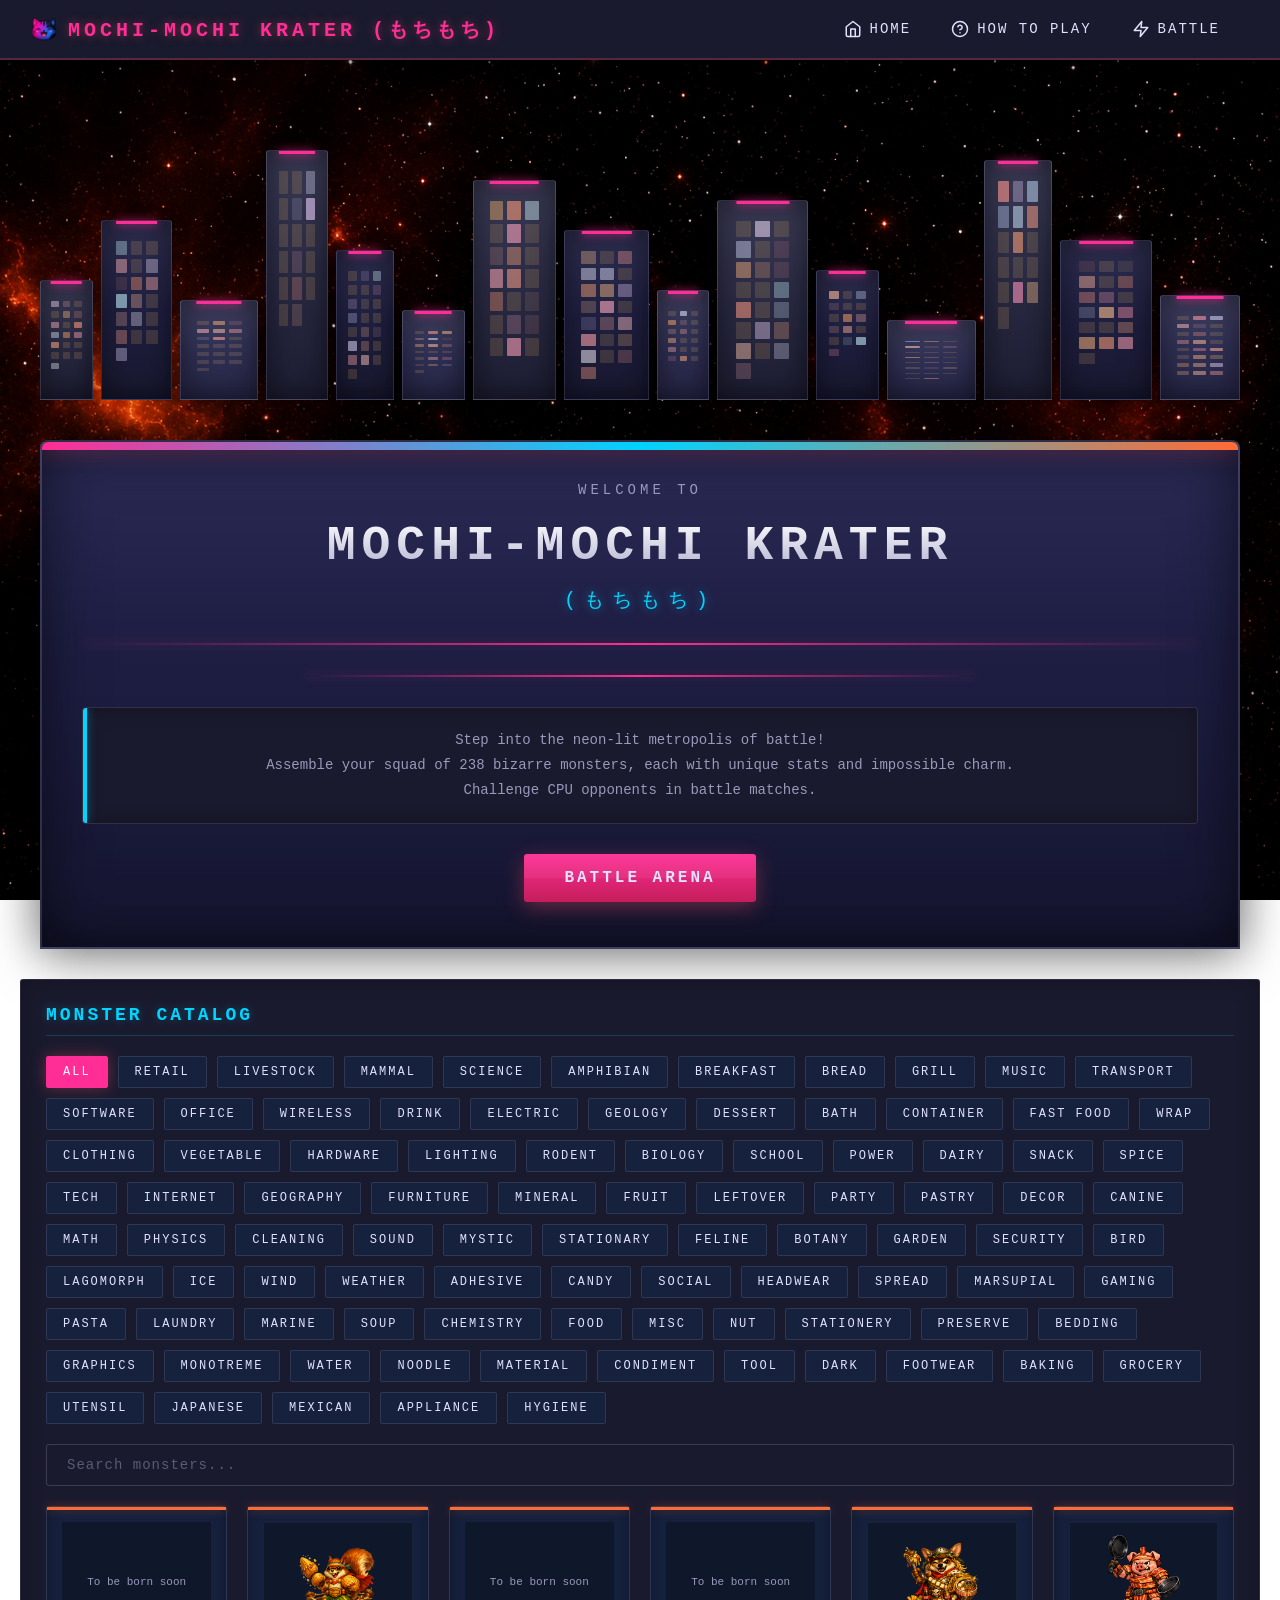
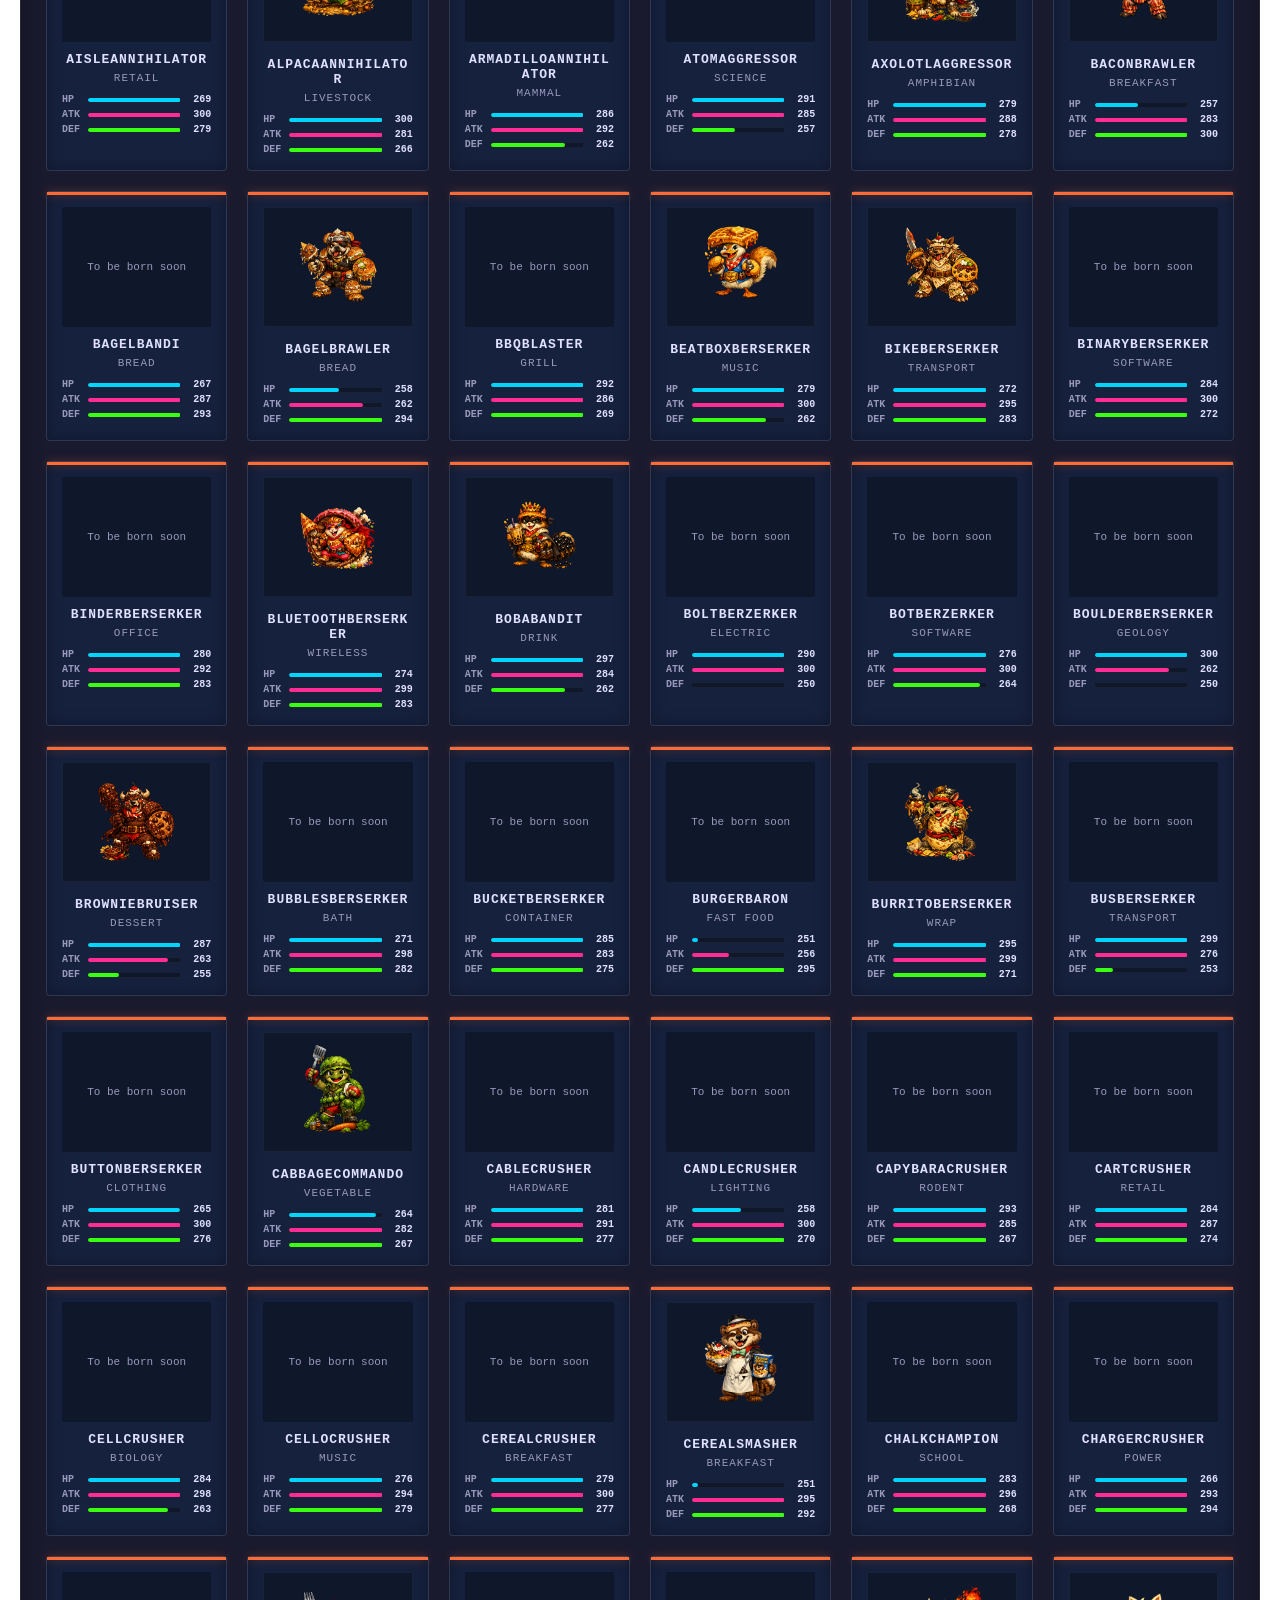
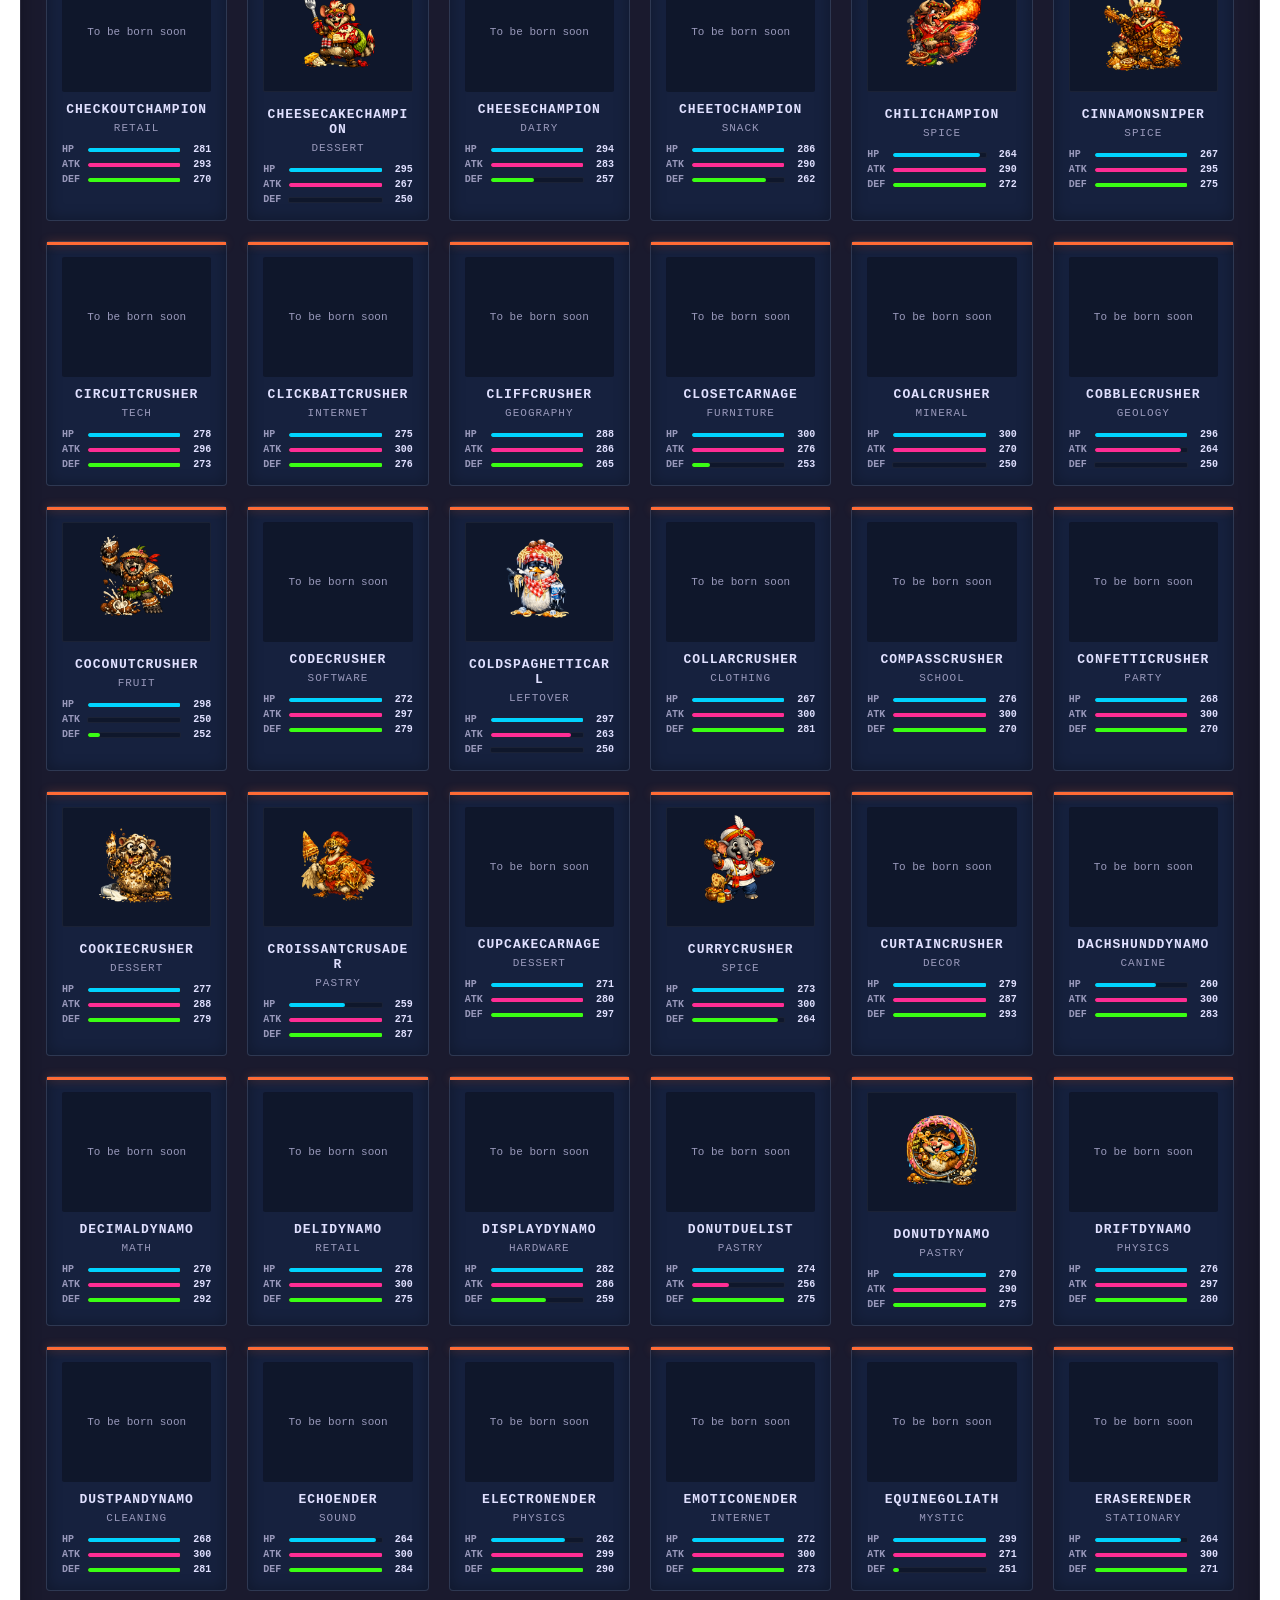
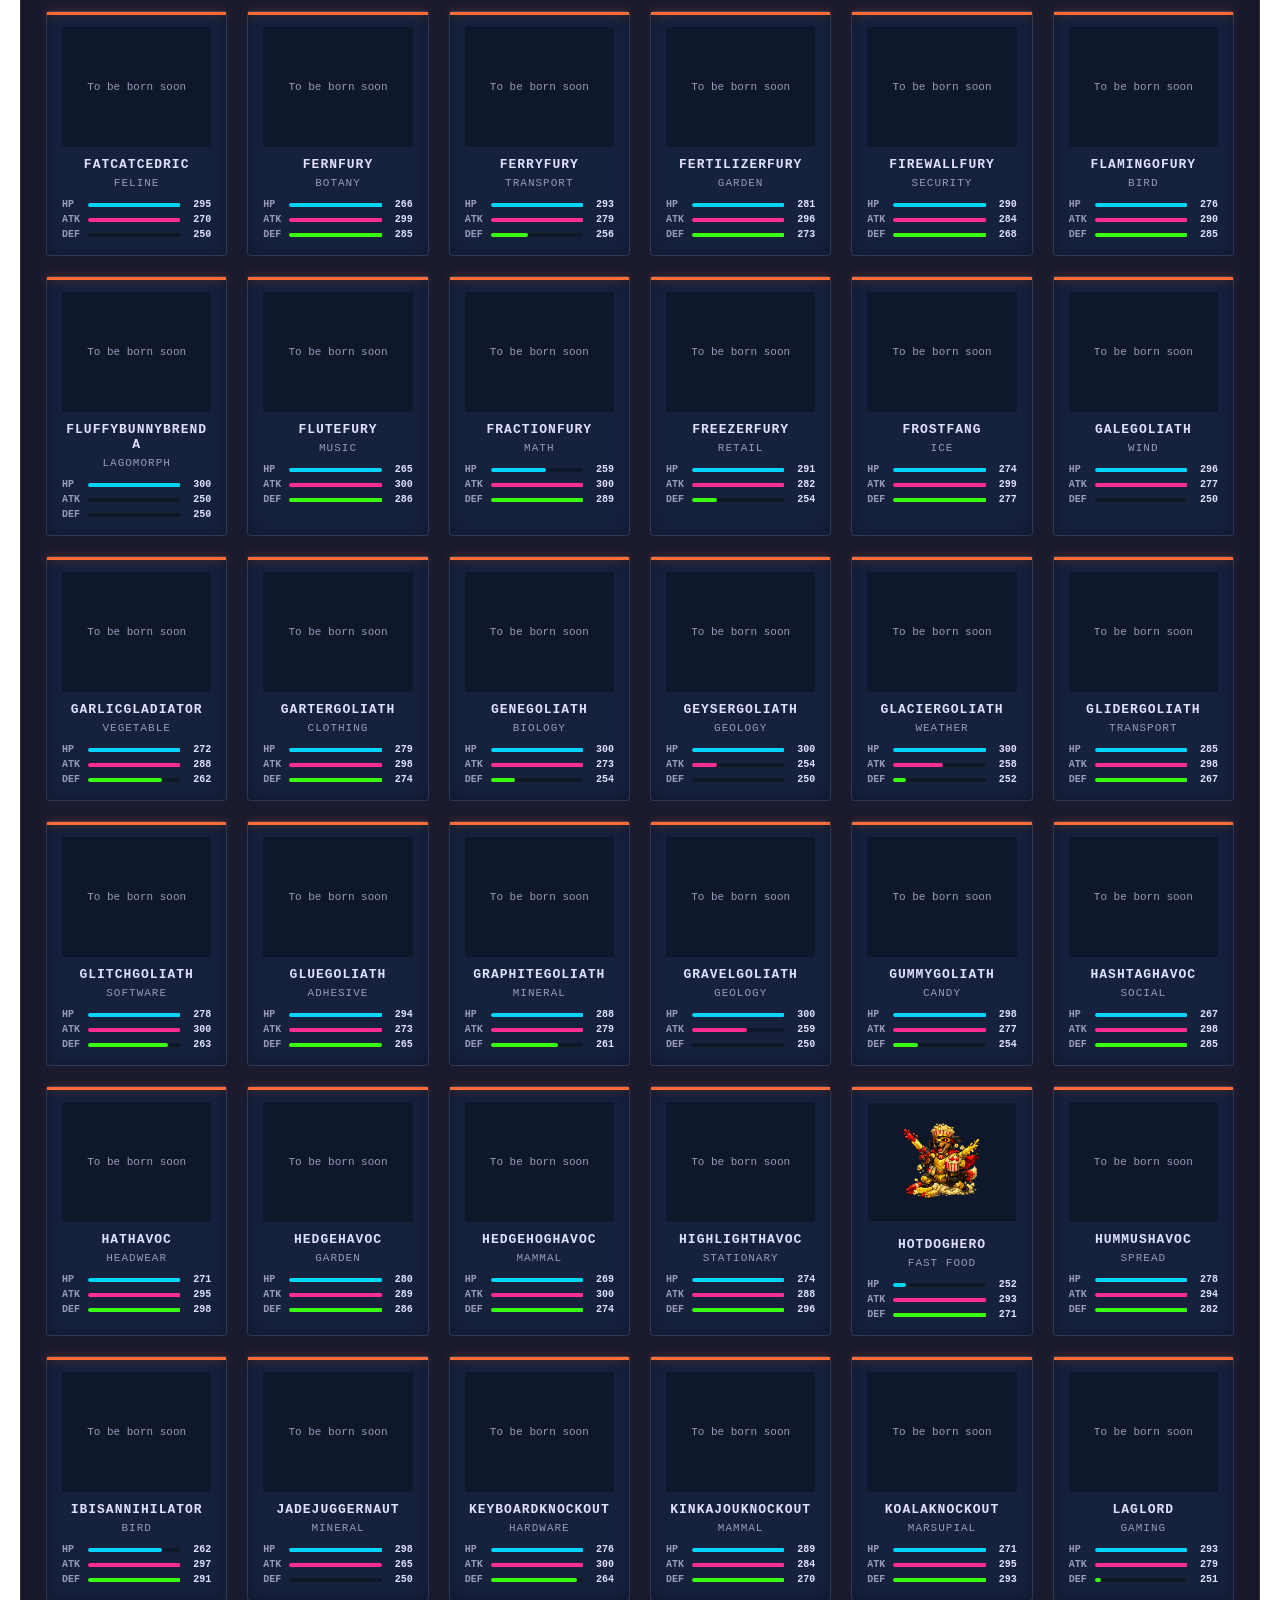
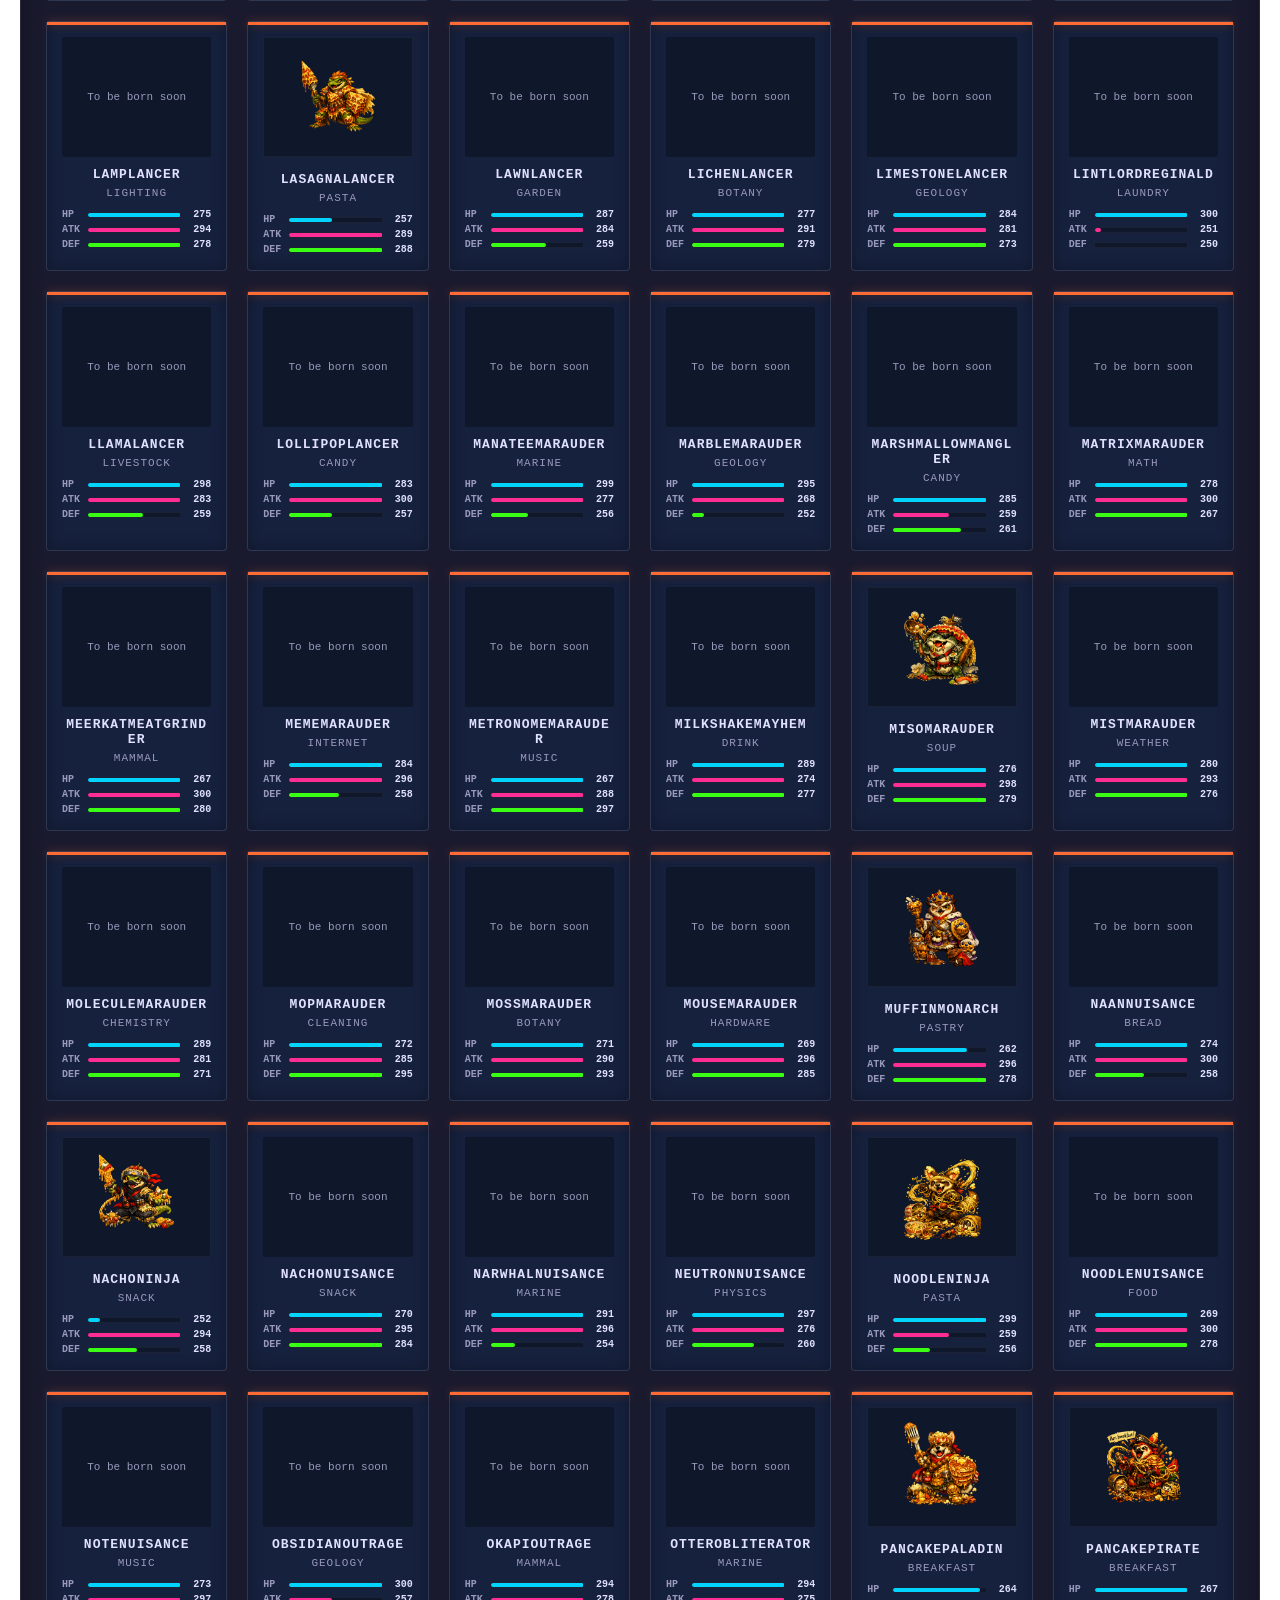
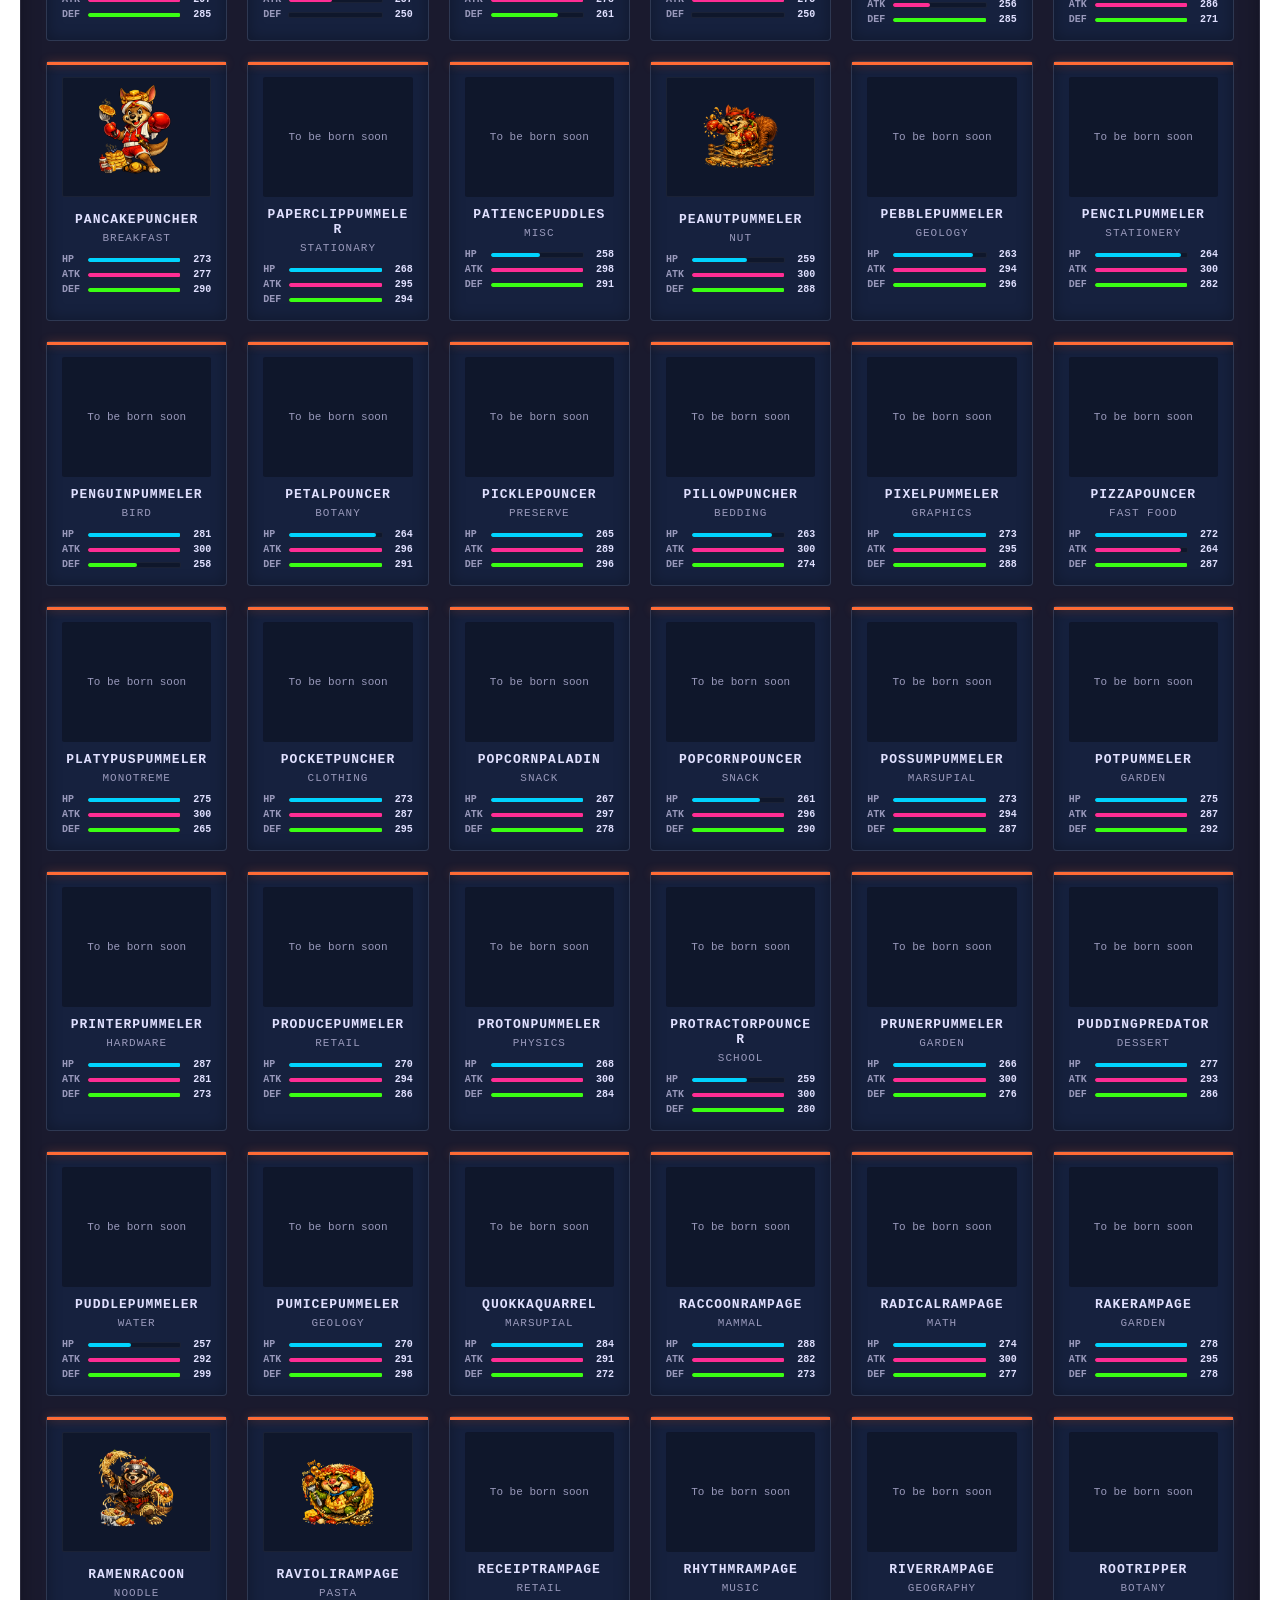
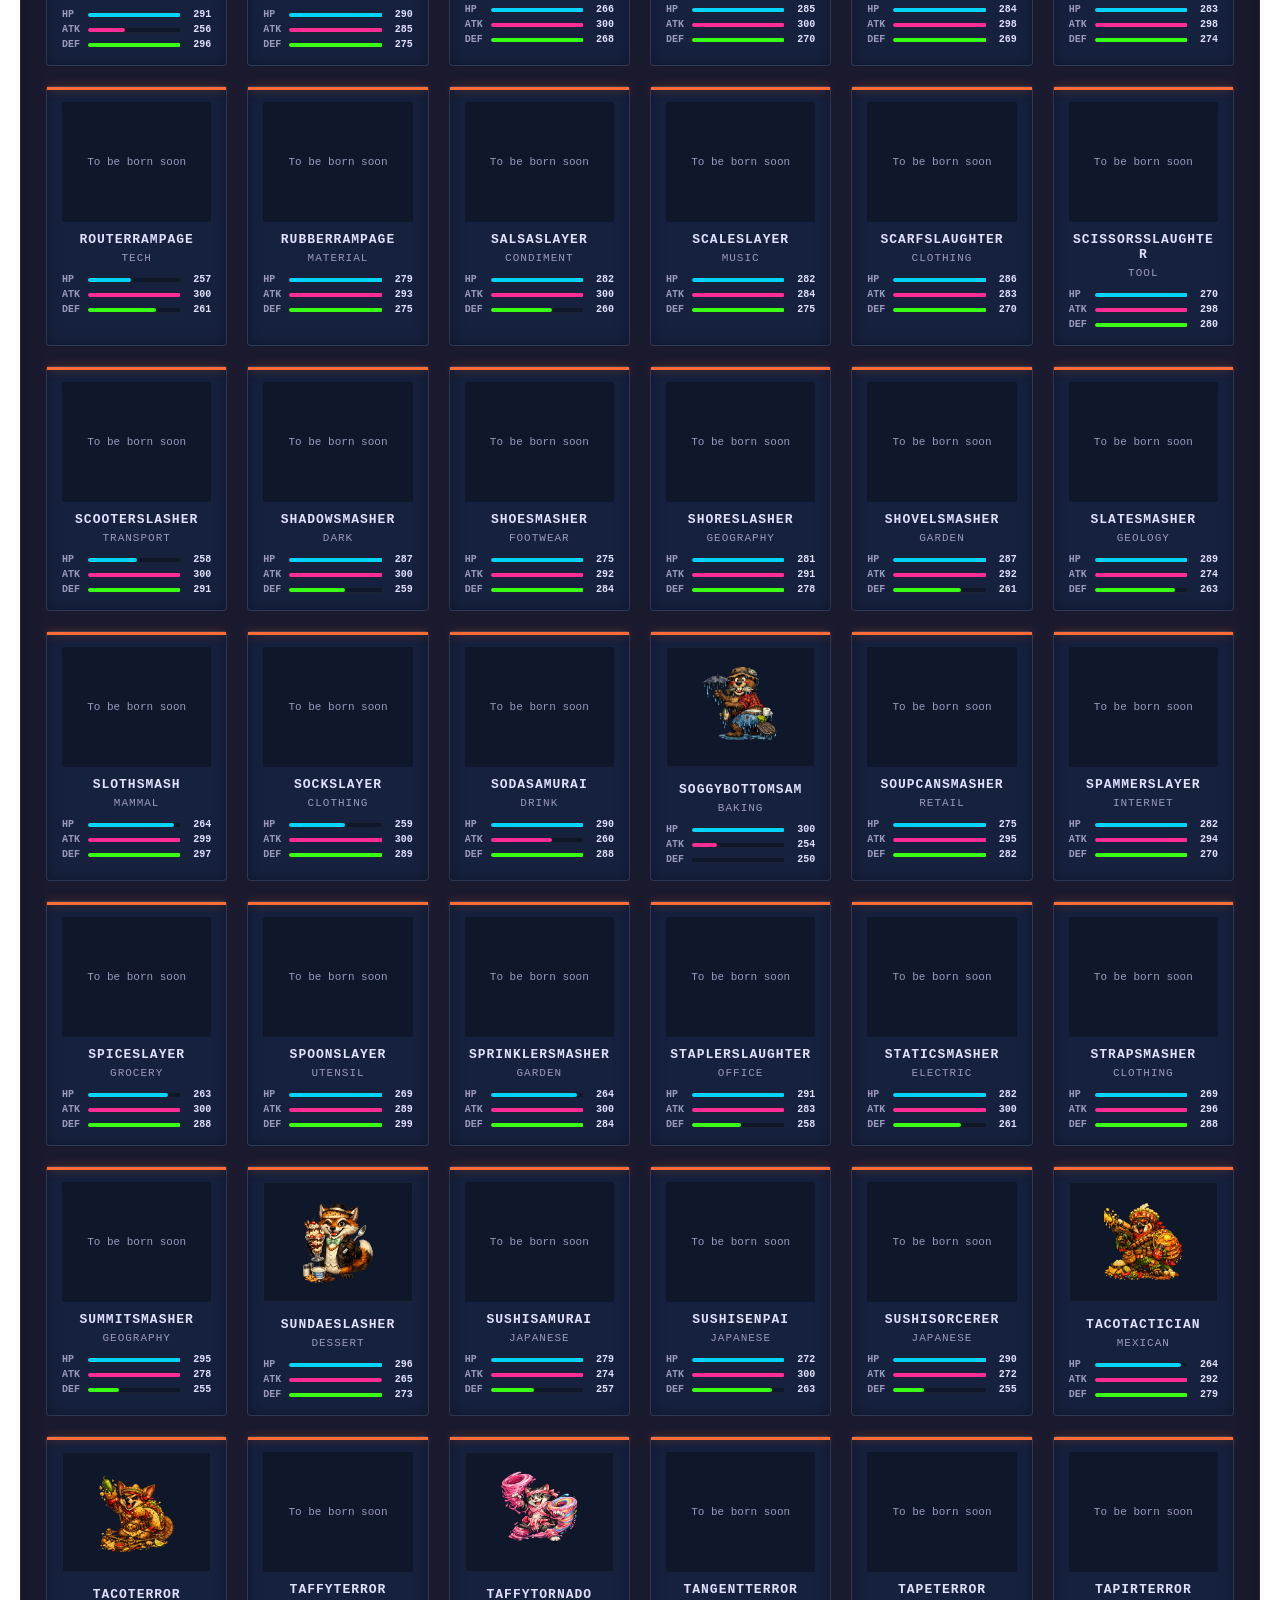
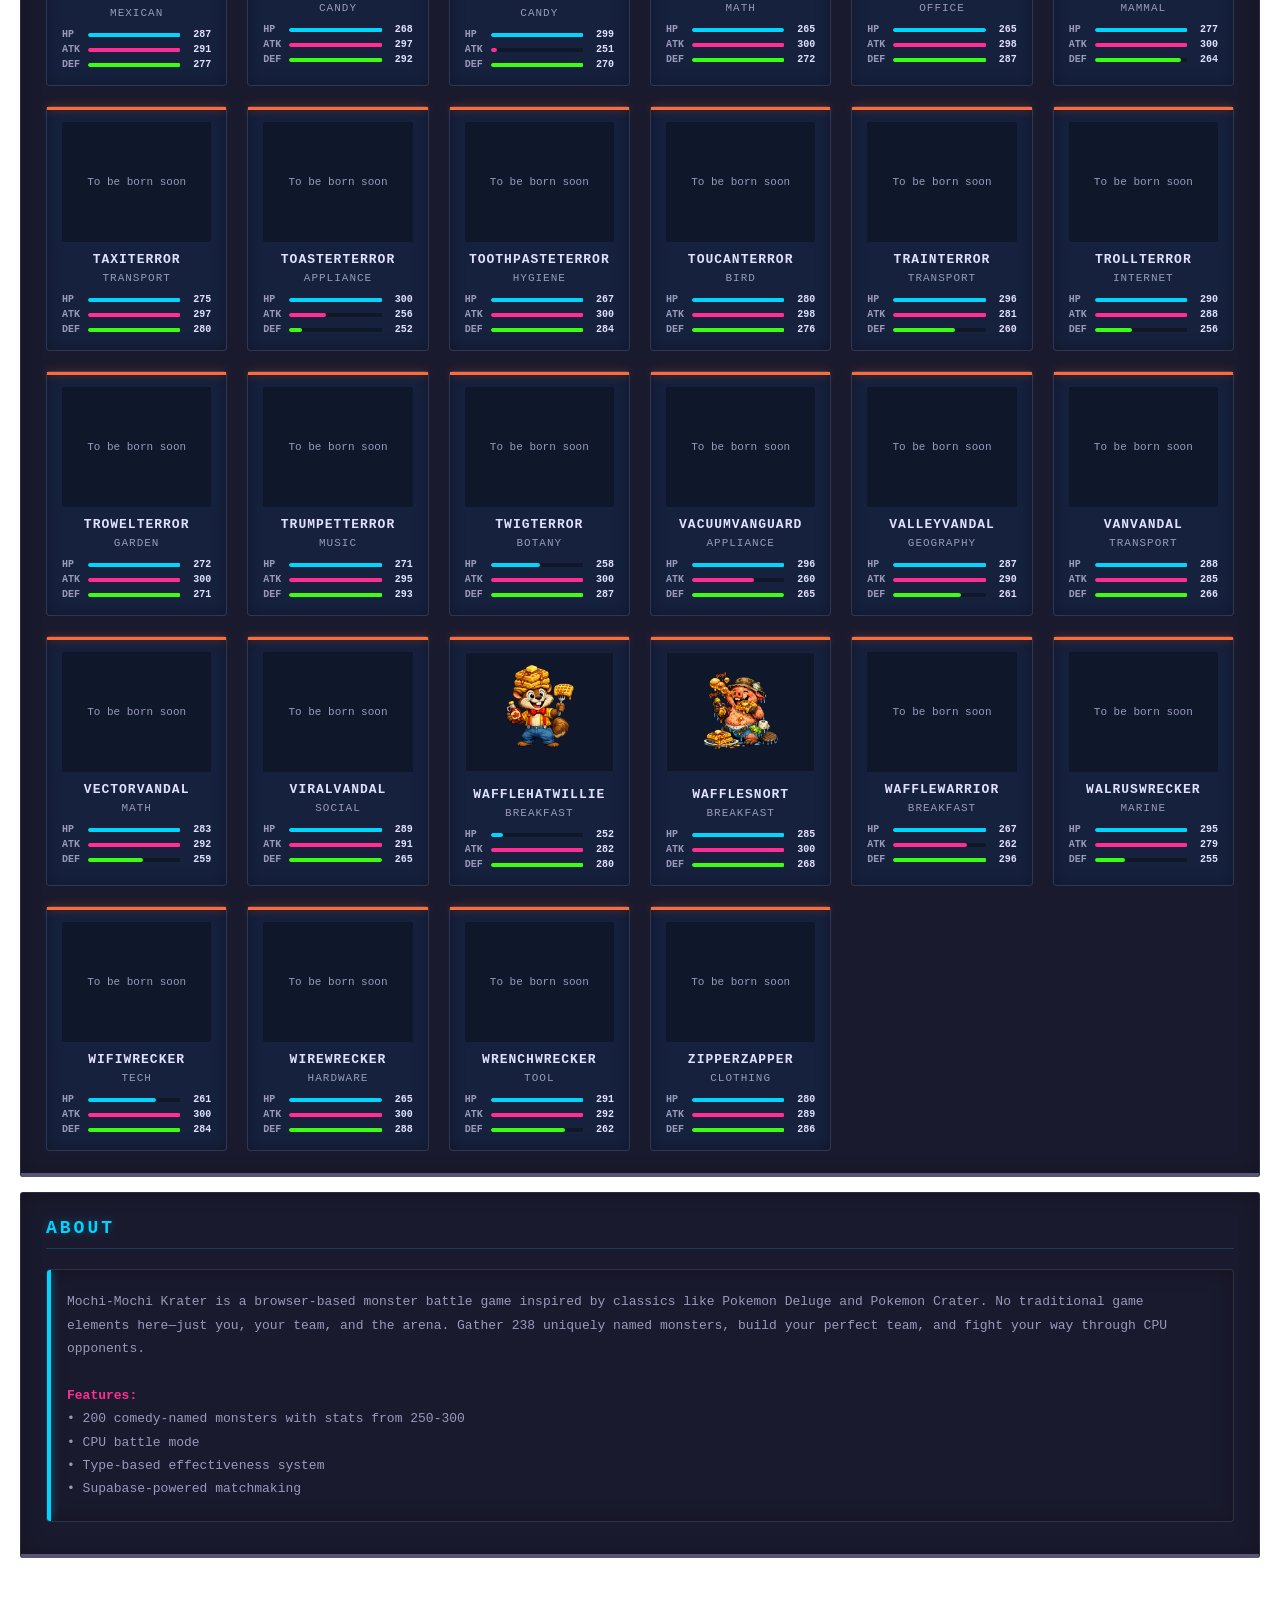
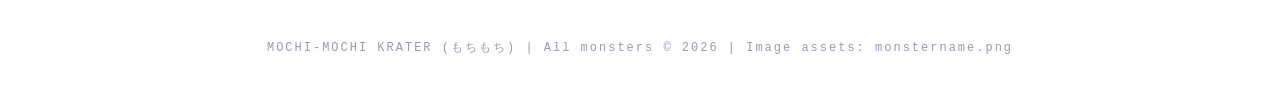
==== commit 45c73052: "More new characters are born and newly aesthetic animeated modal of viewing monster details :)" ====
--- a/index.html
+++ b/index.html
@@ -39,7 +39,7 @@
       <div class="building-block">
 <p style="text-align: center; font-size: 14px; color: var(--text-secondary); line-height: 1.8;">
            Step into the neon-lit metropolis of battle!<br>
-           Assemble your squad of 200 bizarre monsters, each with unique stats and impossible charm.<br>
+           Assemble your squad of 238 bizarre monsters, each with unique stats and impossible charm.<br>
            Challenge CPU opponents in battle matches.
          </p>
       </div>
@@ -63,7 +63,7 @@
       <div class="building-block">
 <p style="font-size: 13px; color: var(--text-secondary); line-height: 1.8;">
            Mochi-Mochi Krater is a browser-based monster battle game inspired by classics like Pokemon Deluge and Pokemon Crater.
-           No traditional game elements here—just you, your team, and the arena. Gather 200 uniquely named monsters,
+           No traditional game elements here—just you, your team, and the arena. Gather 238 uniquely named monsters,
            build your perfect team, and fight your way through CPU opponents.<br><br>
 <strong style="color: var(--neon-pink);">Features:</strong><br>
             • 200 comedy-named monsters with stats from 250-300<br>
@@ -79,12 +79,63 @@
     </footer>
   </div>
 
-  <div id="monsterModal" class="hidden" style="position: fixed; top: 0; left: 0; width: 100%; height: 100%; background: rgba(0,0,0,0.9); z-index: 999; display: flex; align-items: center; justify-content: center;">
-    <div class="viewer-panel" style="max-width: 700px; width: 90%; max-height: 90vh; overflow-y: auto;">
-      <button onclick="closeMonsterModal()" style="float: right; background: none; border: none; color: var(--text-secondary); font-size: 24px; cursor: pointer;">×</button>
-      <div class="viewer-content" id="monsterModalContent"></div>
-    </div>
-  </div>
+<style>
+#monsterModal {
+  position: fixed;
+  top: 0;
+  left: 0;
+  width: 100%;
+  height: 100%;
+  background: rgba(0,0,0,0.9);
+  z-index: 999;
+  display: flex;
+  align-items: center;
+  justify-content: center;
+  opacity: 0;
+  visibility: hidden;
+  transition: opacity 0.2s ease;
+}
+#monsterModal.hidden {
+  opacity: 0;
+  visibility: hidden;
+  pointer-events: none;
+}
+#monsterModal.show {
+  display: flex !important;
+  opacity: 1;
+  visibility: visible;
+  pointer-events: auto;
+}
+#monsterModal .viewer-panel {
+  width: fit-content;
+  min-width: 300px;
+  max-width: 90vw;
+  max-height: 90vh;
+  overflow-y: auto;
+  margin: 0 auto;
+  transform: translateX(-100%);
+  opacity: 0;
+}
+#monsterModal.show .viewer-panel {
+  animation: slideInFromLeft 0.3s ease forwards;
+}
+@keyframes slideInFromLeft {
+  from {
+    transform: translateX(-100%);
+    opacity: 0;
+  }
+  to {
+    transform: translateX(0);
+    opacity: 1;
+  }
+}
+</style>
+   <div id="monsterModal" class="hidden">
+     <div class="viewer-panel">
+       <button onclick="closeMonsterModal()" style="float: right; background: none; border: none; color: var(--text-secondary); font-size: 24px; cursor: pointer;">×</button>
+       <div class="viewer-content" id="monsterModalContent"></div>
+     </div>
+   </div>
 
   <!-- Include Supabase JS Client for Database, Auth, and Real-time sync -->
   <script src="https://cdn.jsdelivr.net/npm/@supabase/supabase-js@2/dist/umd/supabase.min.js"></script>
--- a/css/styles.css
+++ b/css/styles.css
@@ -139,20 +139,20 @@
 }
 
 .main-tower {
-  background: linear-gradient(180deg, #2a2a55 0%, #1e1e44 40%, #151530 100%);
-  border: 2px solid rgba(255, 255, 255, 0.1);
-  border-radius: 8px 8px 0 0;
-  min-height: 500px;
-  max-width: 900px;
-  margin: 0 auto 30px;
-  padding: 40px;
-  position: relative;
-  box-shadow:
-    inset 0 0 60px rgba(0, 0, 0, 0.6),
-    0 0 40px rgba(0, 0, 0, 0.4),
-    0 10px 60px rgba(0, 0, 0, 0.3);
-  overflow: hidden;
-}
+   background: linear-gradient(180deg, #2a2a55 0%, #1e1e44 40%, #151530 100%);
+   border: 2px solid rgba(255, 255, 255, 0.1);
+   border-radius: 8px 8px 0 0;
+   min-height: 500px;
+   max-width: 1200px;
+   margin: 0 auto 30px;
+   padding: 40px;
+   position: relative;
+   box-shadow:
+     inset 0 0 60px rgba(0, 0, 0, 0.6),
+     0 0 40px rgba(0, 0, 0, 0.4),
+     0 10px 60px rgba(0, 0, 0, 0.3);
+   overflow: hidden;
+ }
 
 .main-tower::before {
   content: '';
@@ -540,6 +540,8 @@
   color: var(--text-primary);
   letter-spacing: 3px;
   text-transform: uppercase;
+  word-break: break-word;
+  hyphens: auto;
 }
 
 .viewer-stats .type-badge {
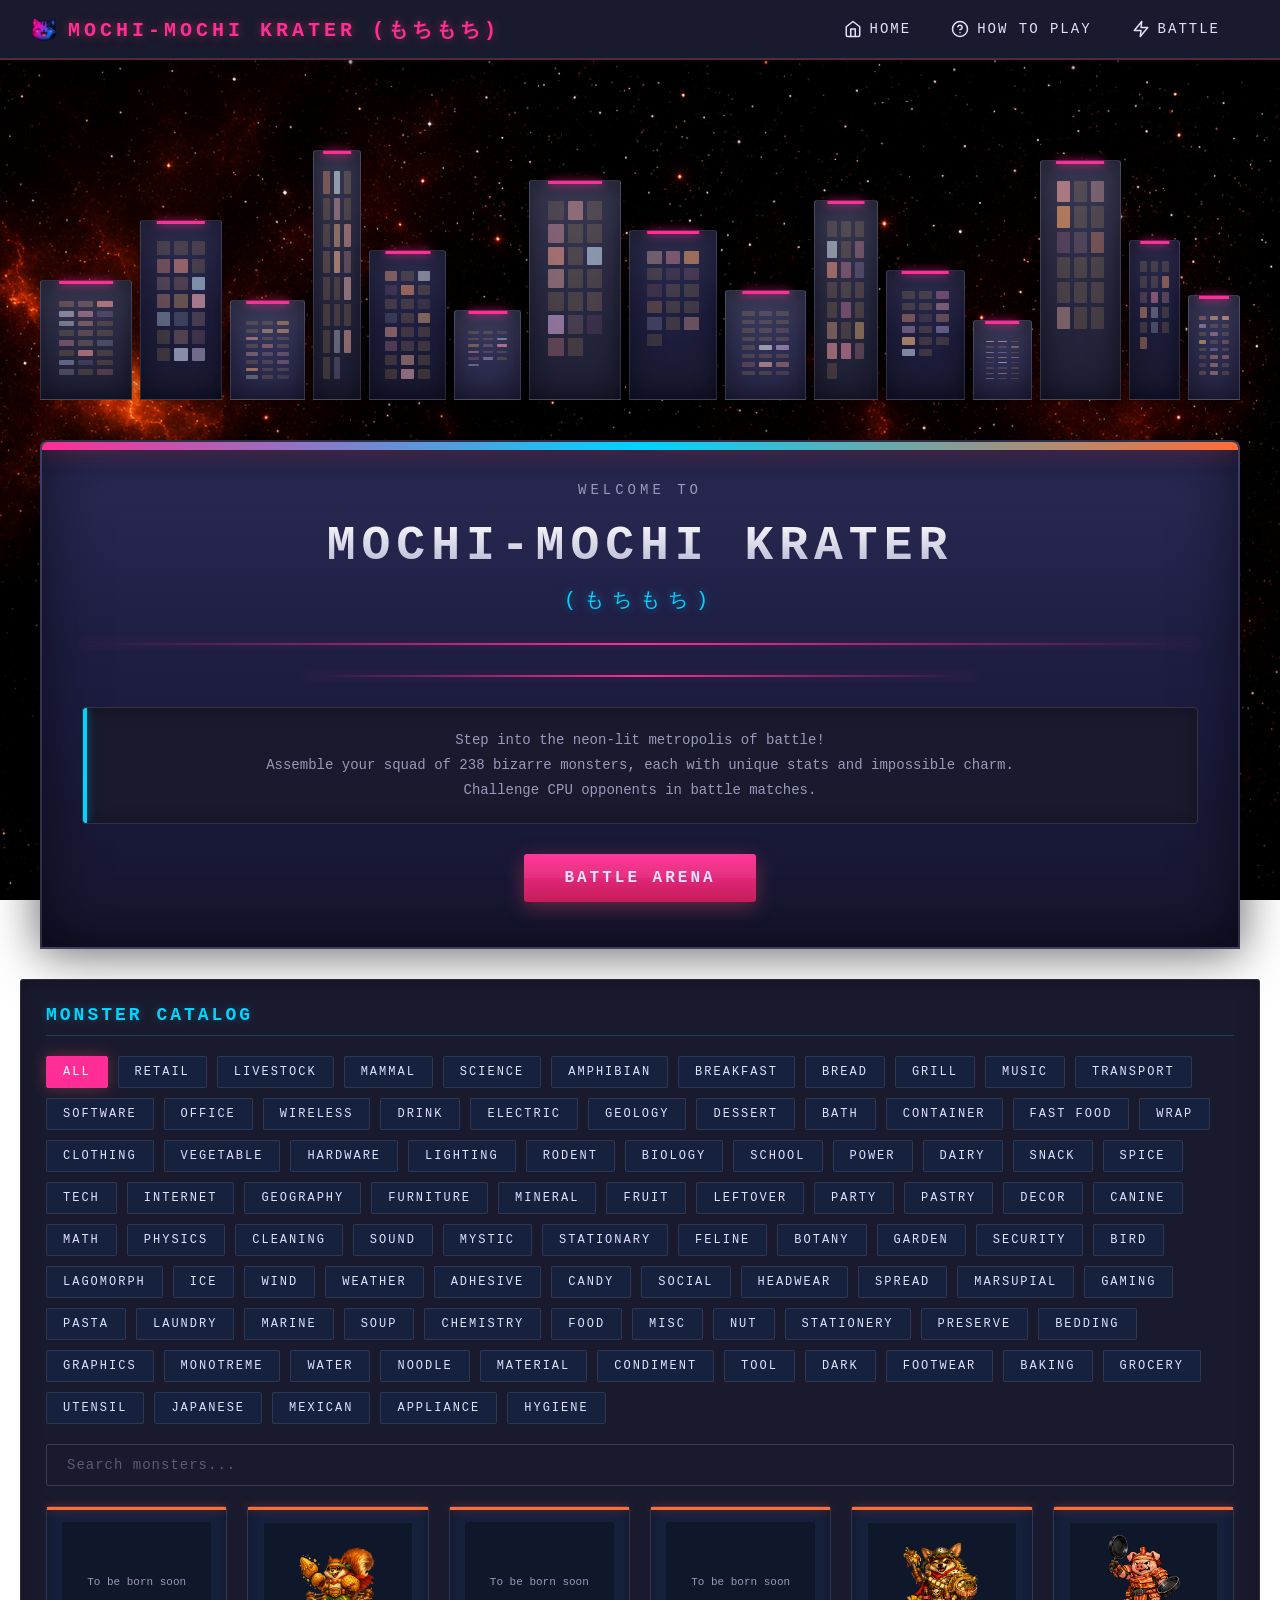
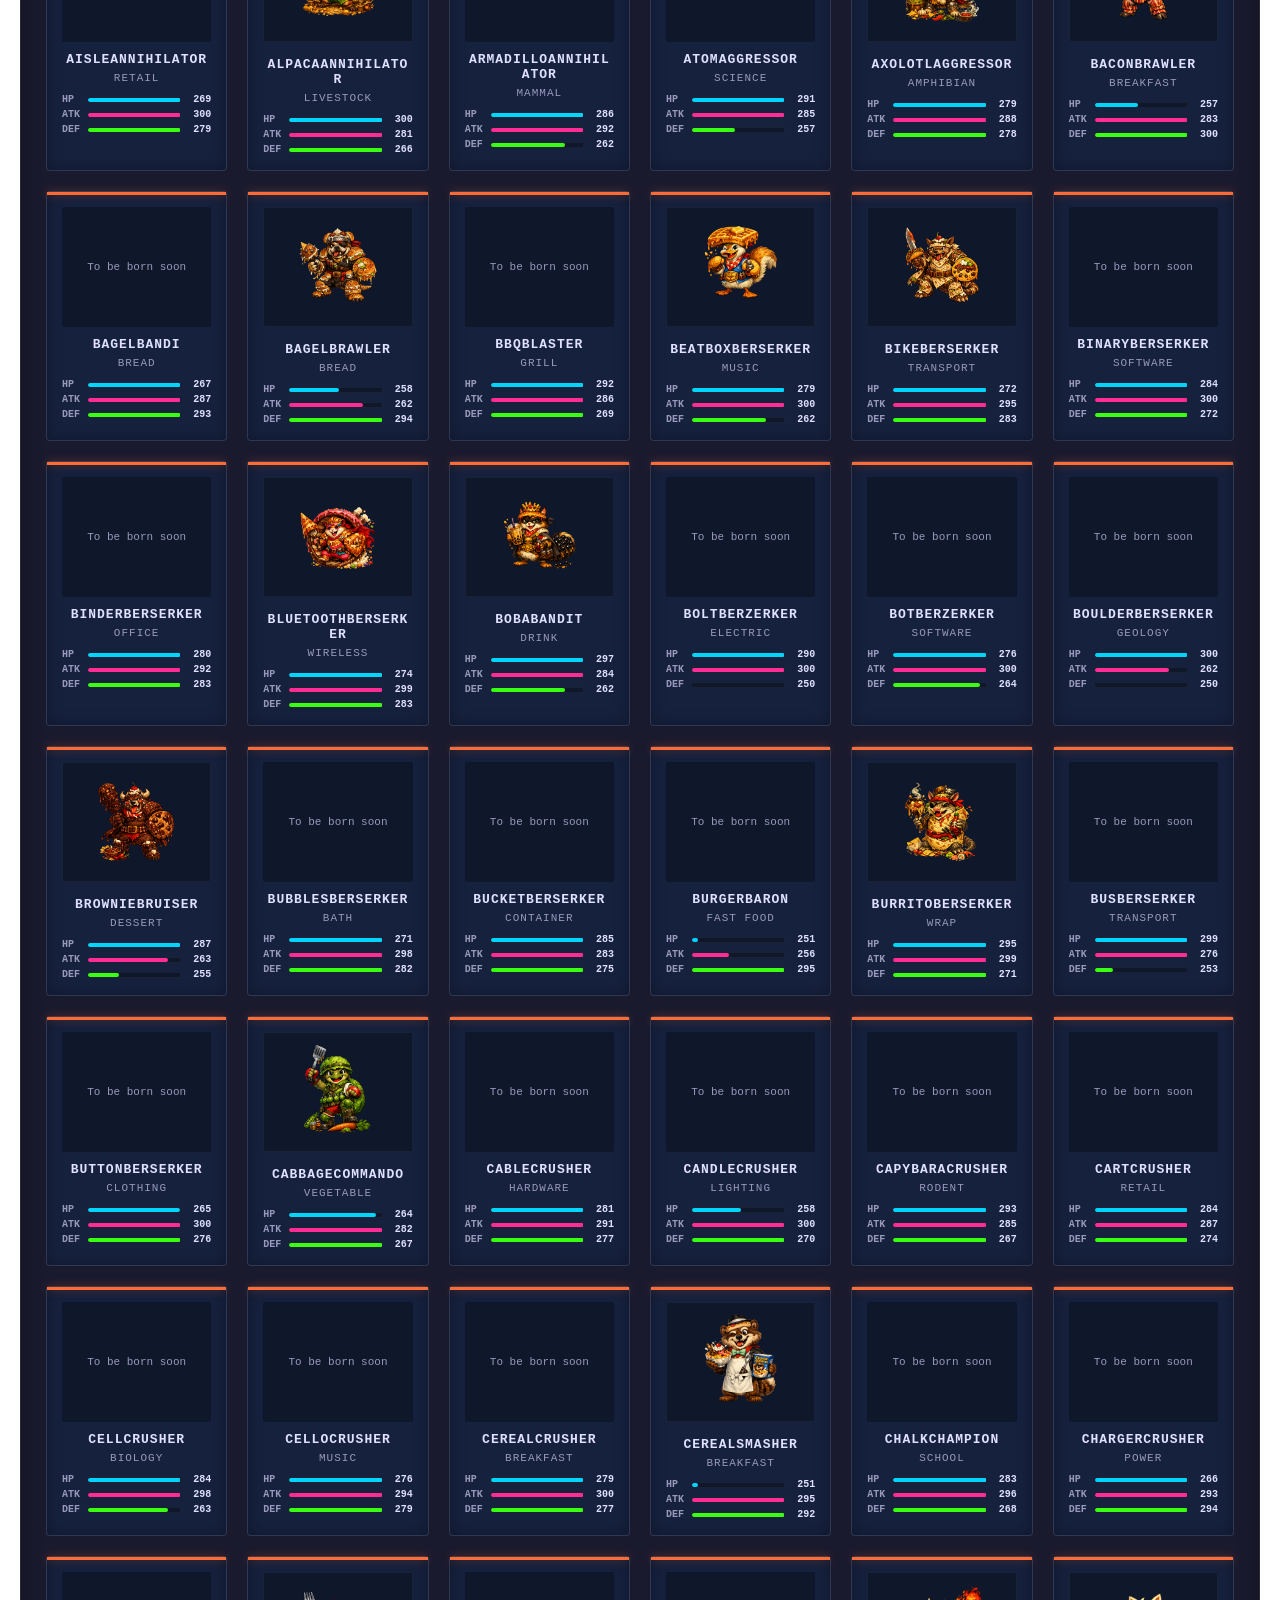
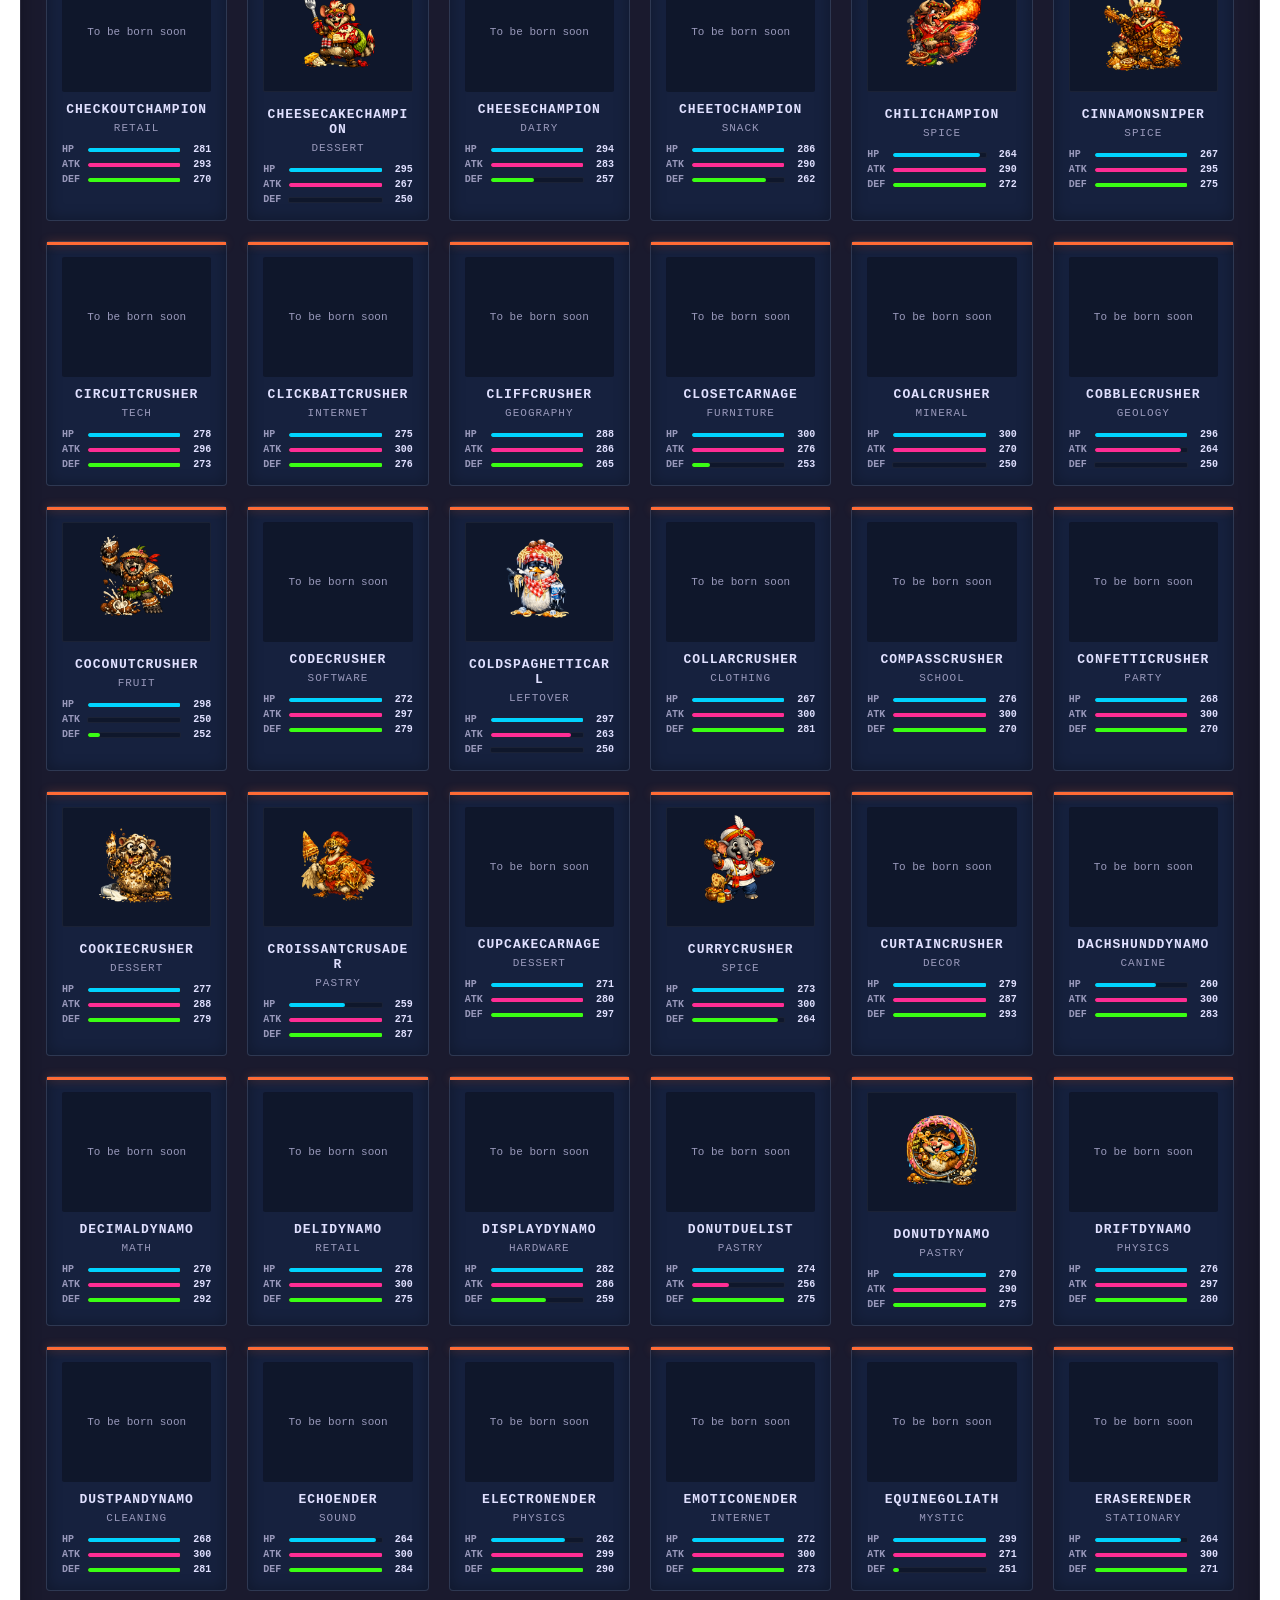
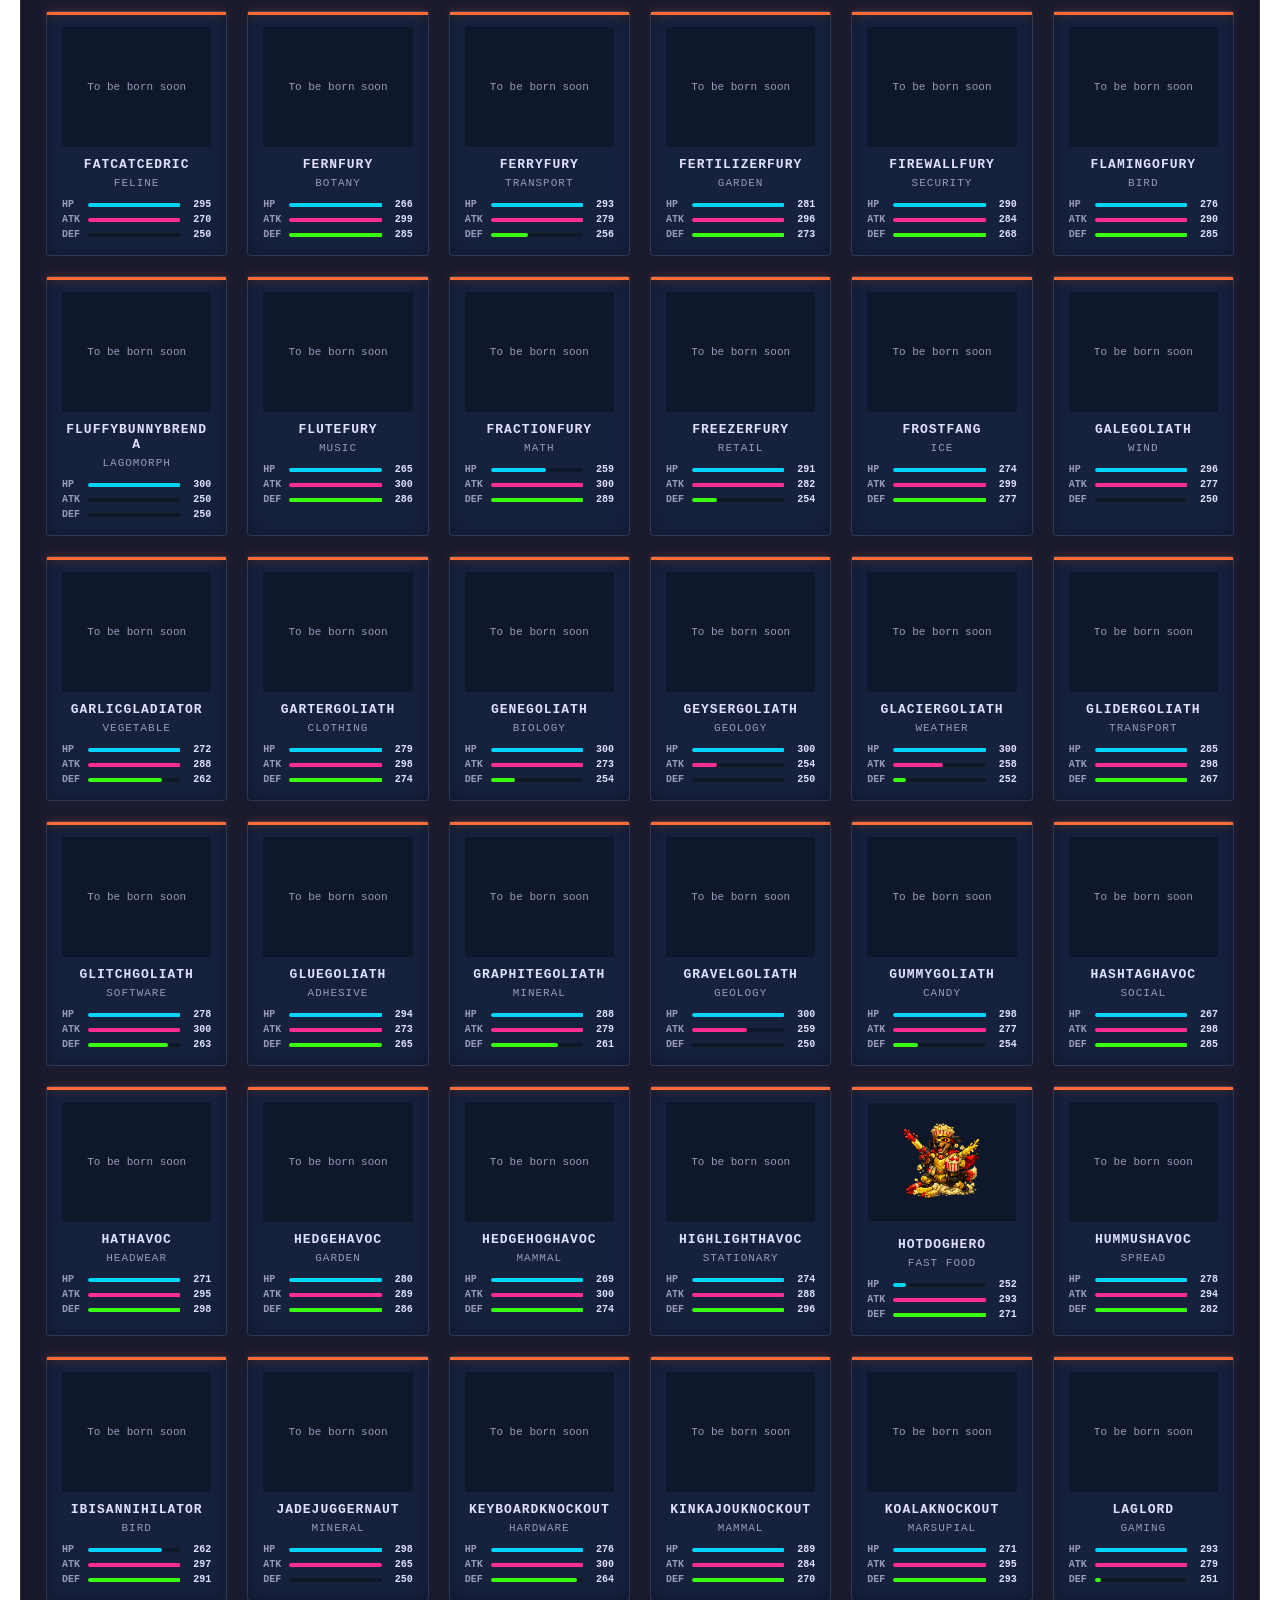
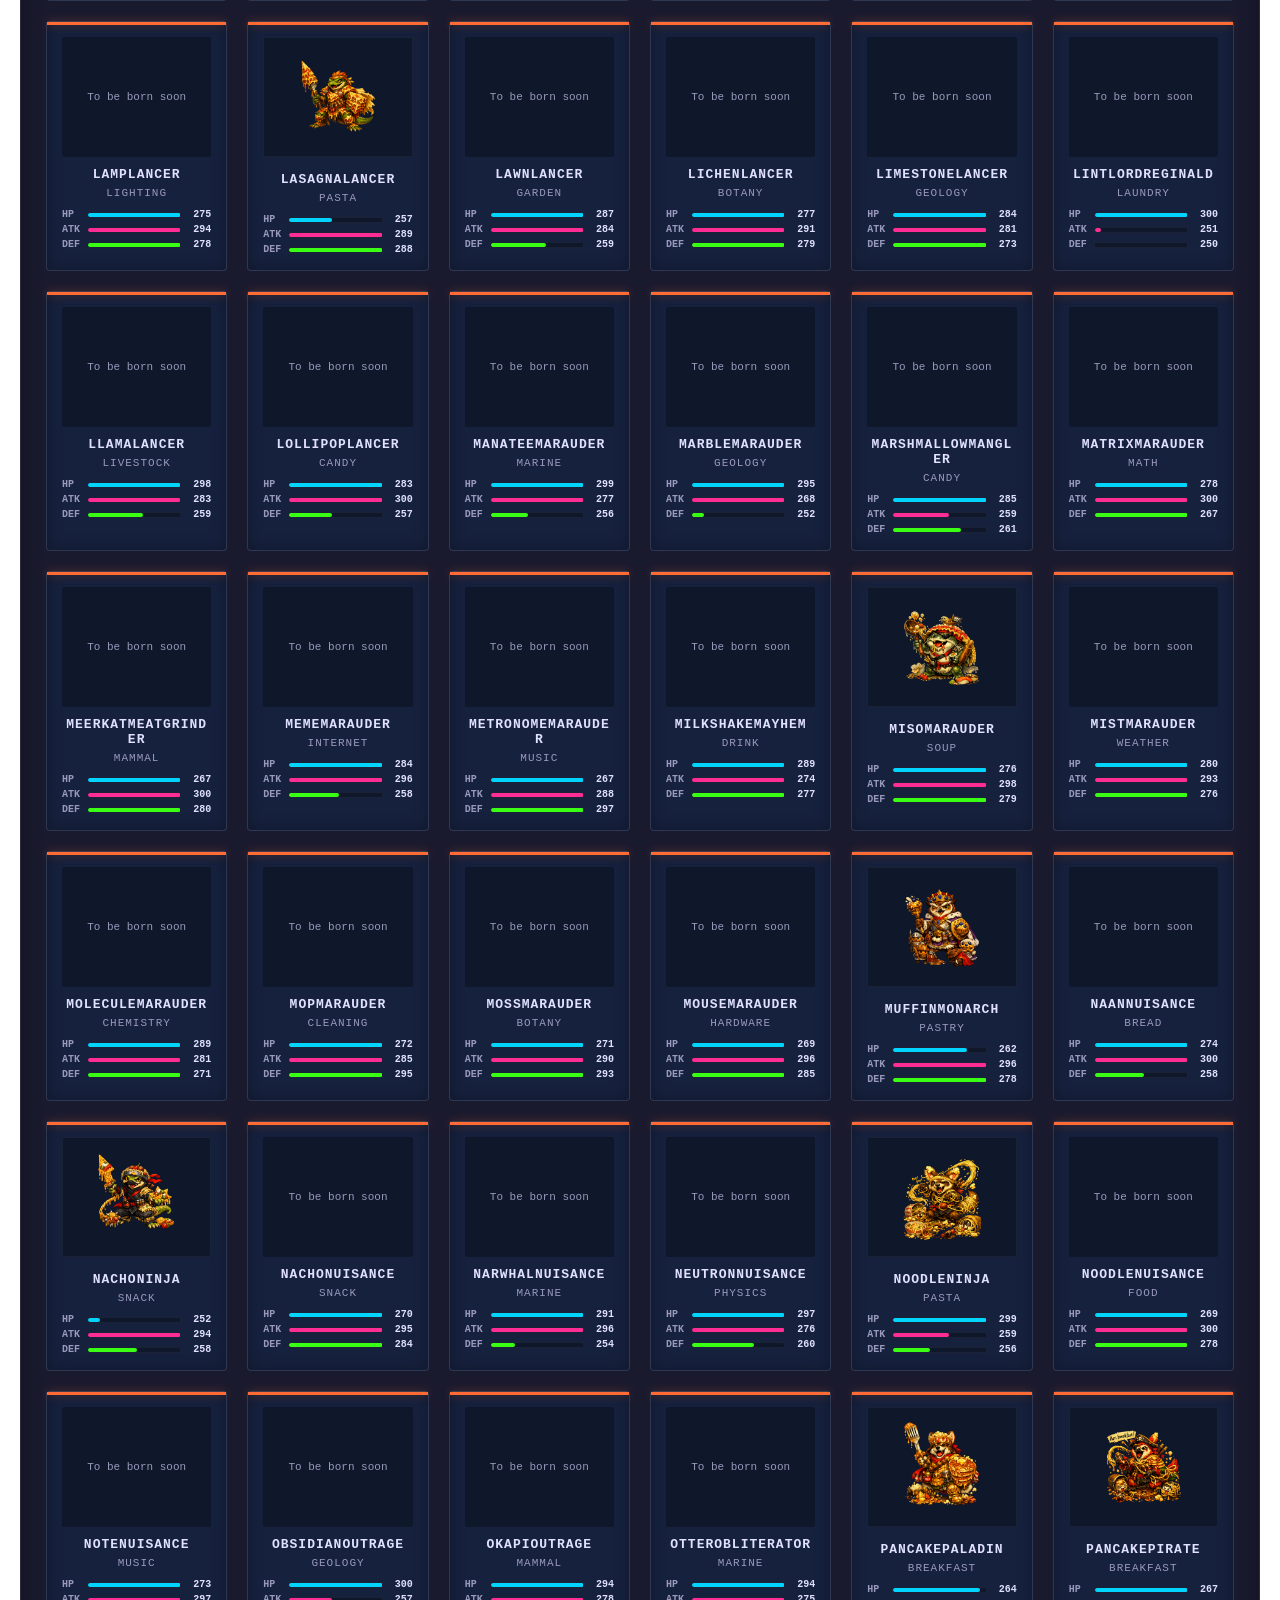
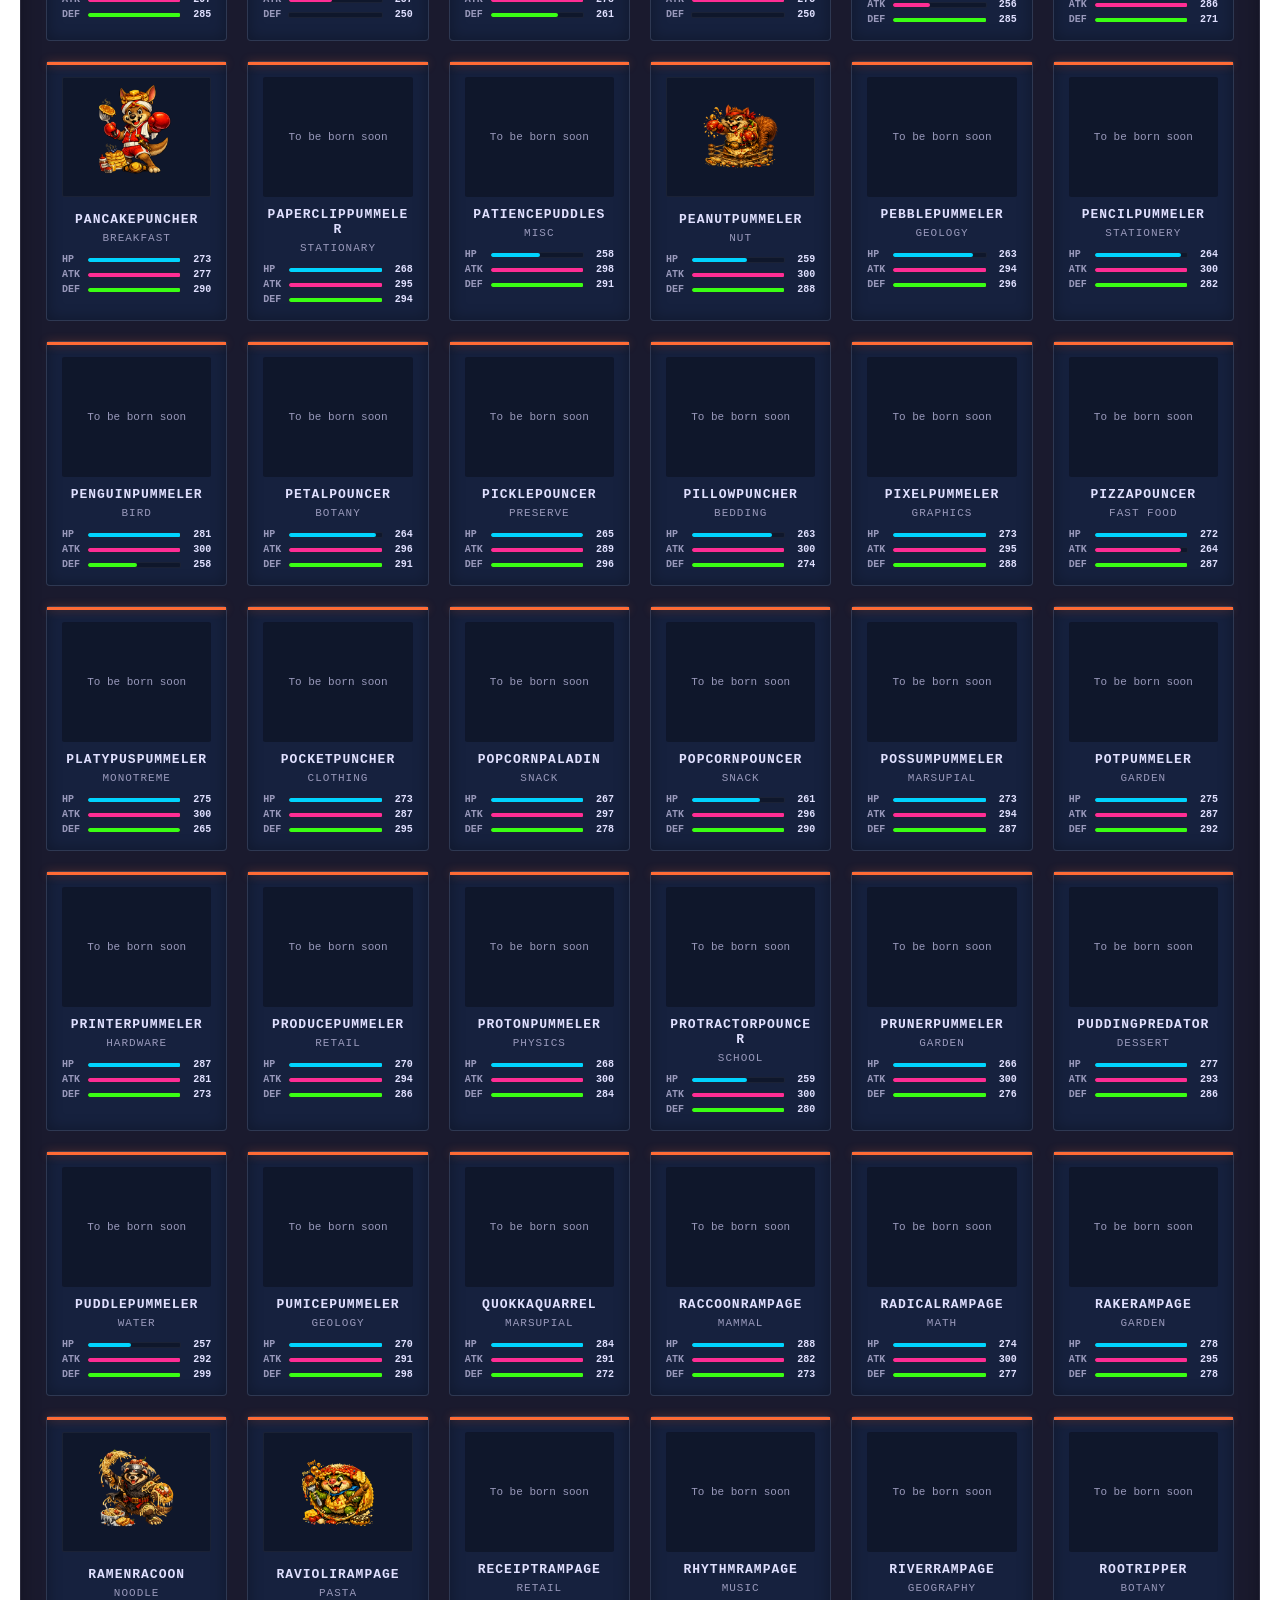
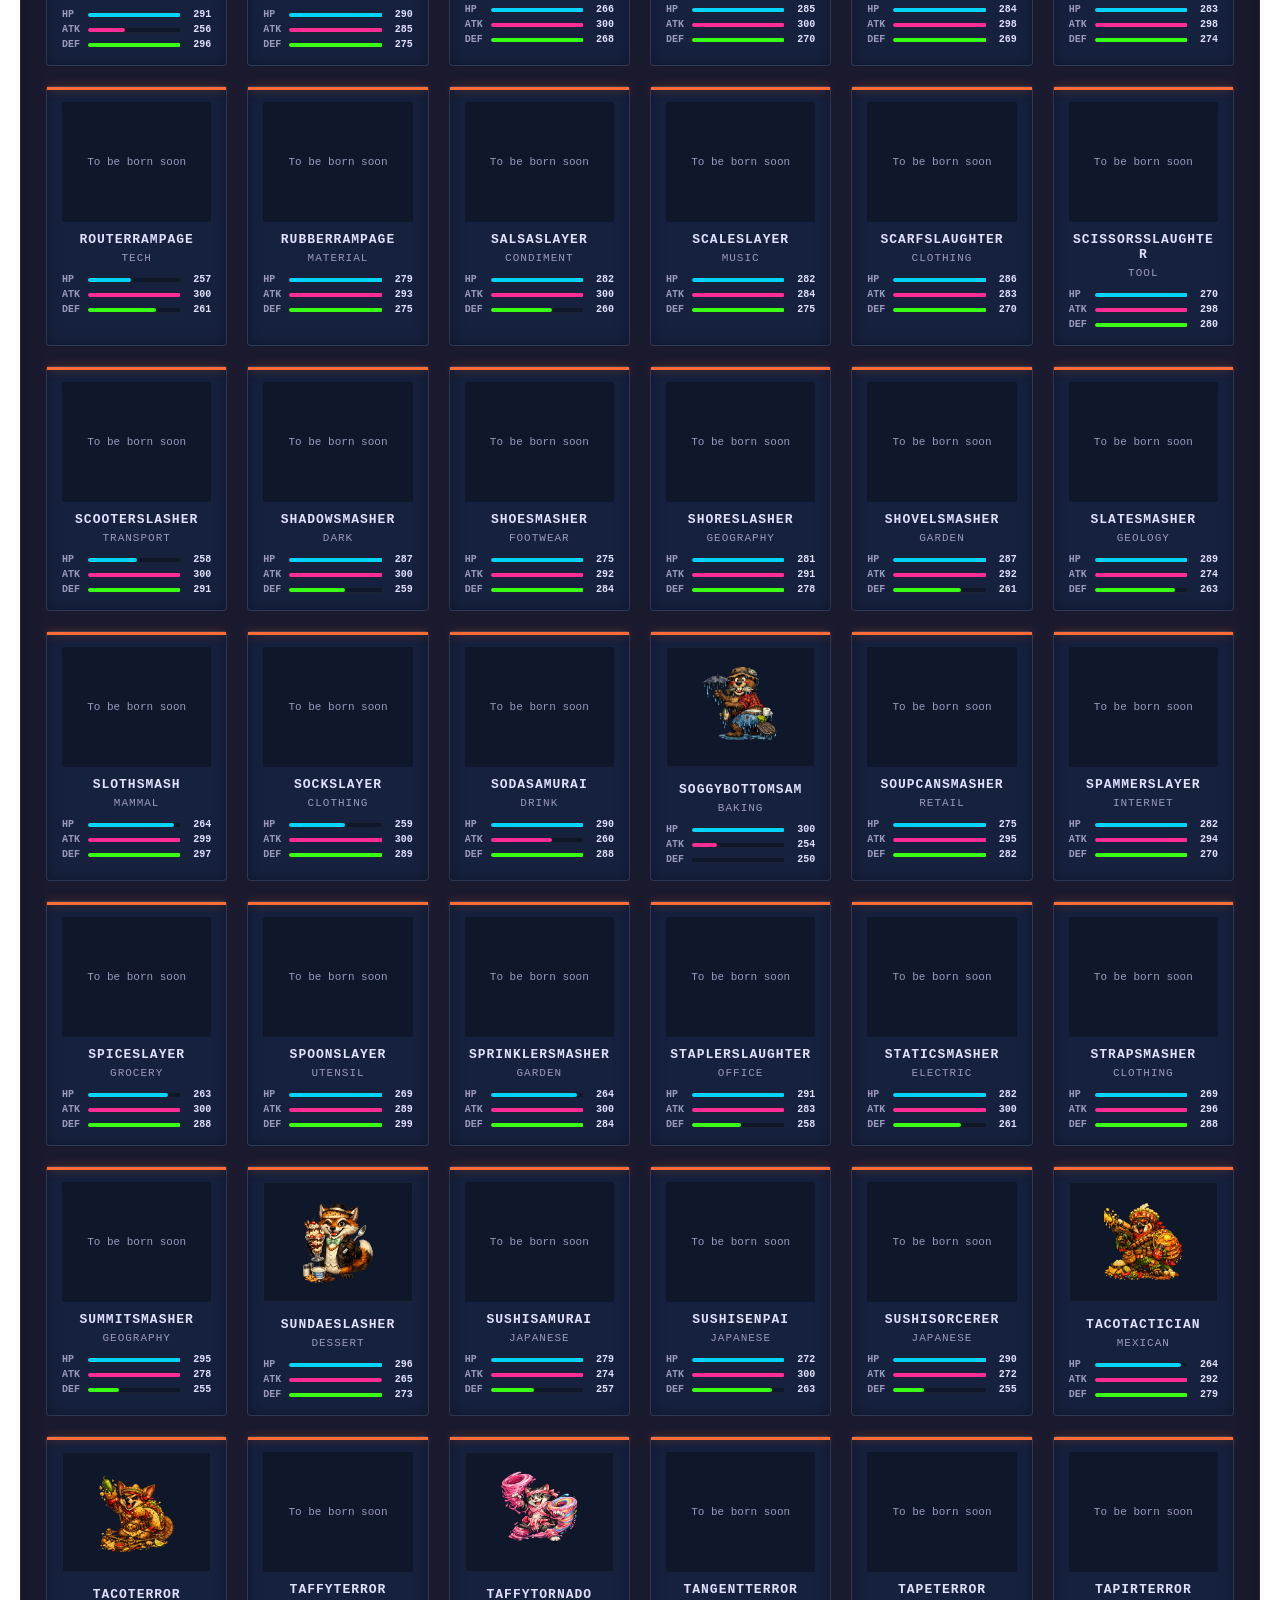
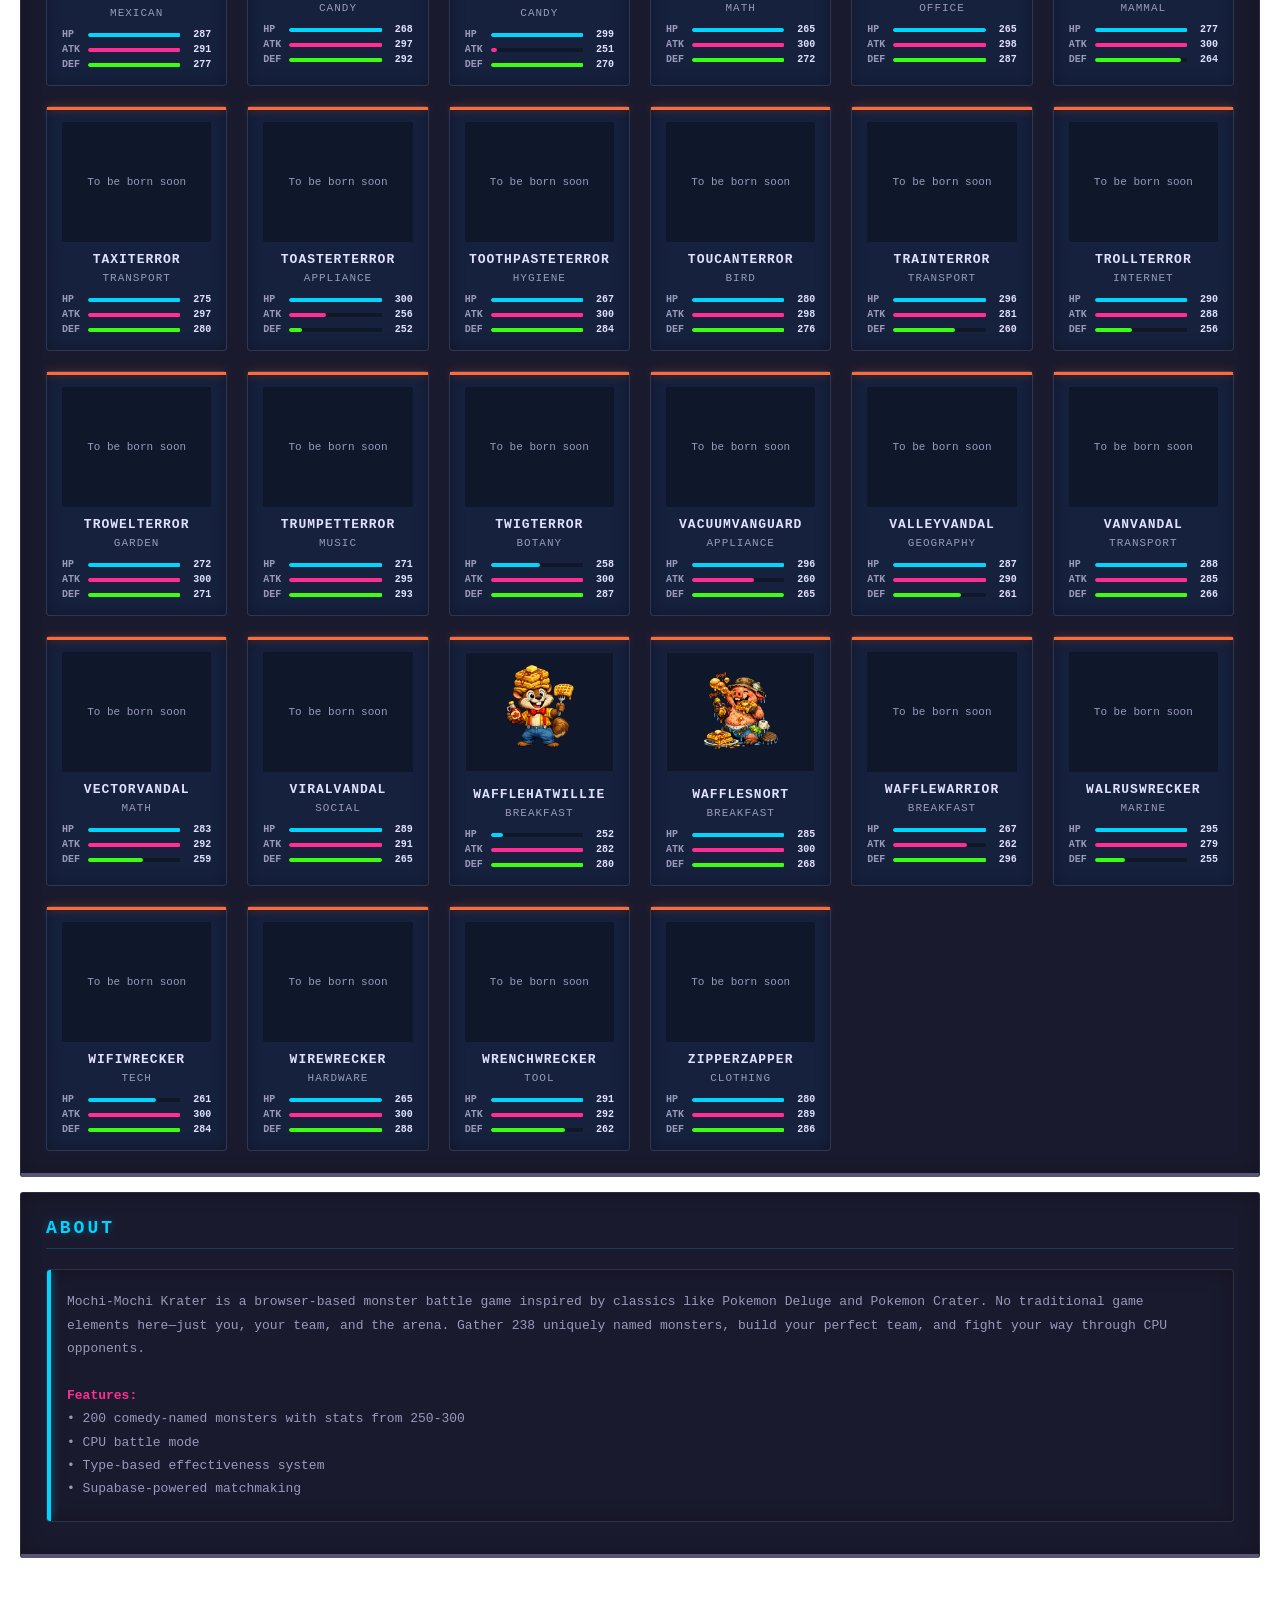
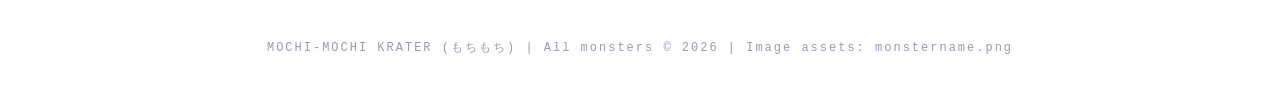
==== commit 7b35f891: "Fixed modal displays :)" ====
--- a/index.html
+++ b/index.html
@@ -101,7 +101,6 @@
   pointer-events: none;
 }
 #monsterModal.show {
-  display: flex !important;
   opacity: 1;
   visibility: visible;
   pointer-events: auto;
@@ -113,8 +112,6 @@
   max-height: 90vh;
   overflow-y: auto;
   margin: 0 auto;
-  transform: translateX(-100%);
-  opacity: 0;
 }
 #monsterModal.show .viewer-panel {
   animation: slideInFromLeft 0.3s ease forwards;
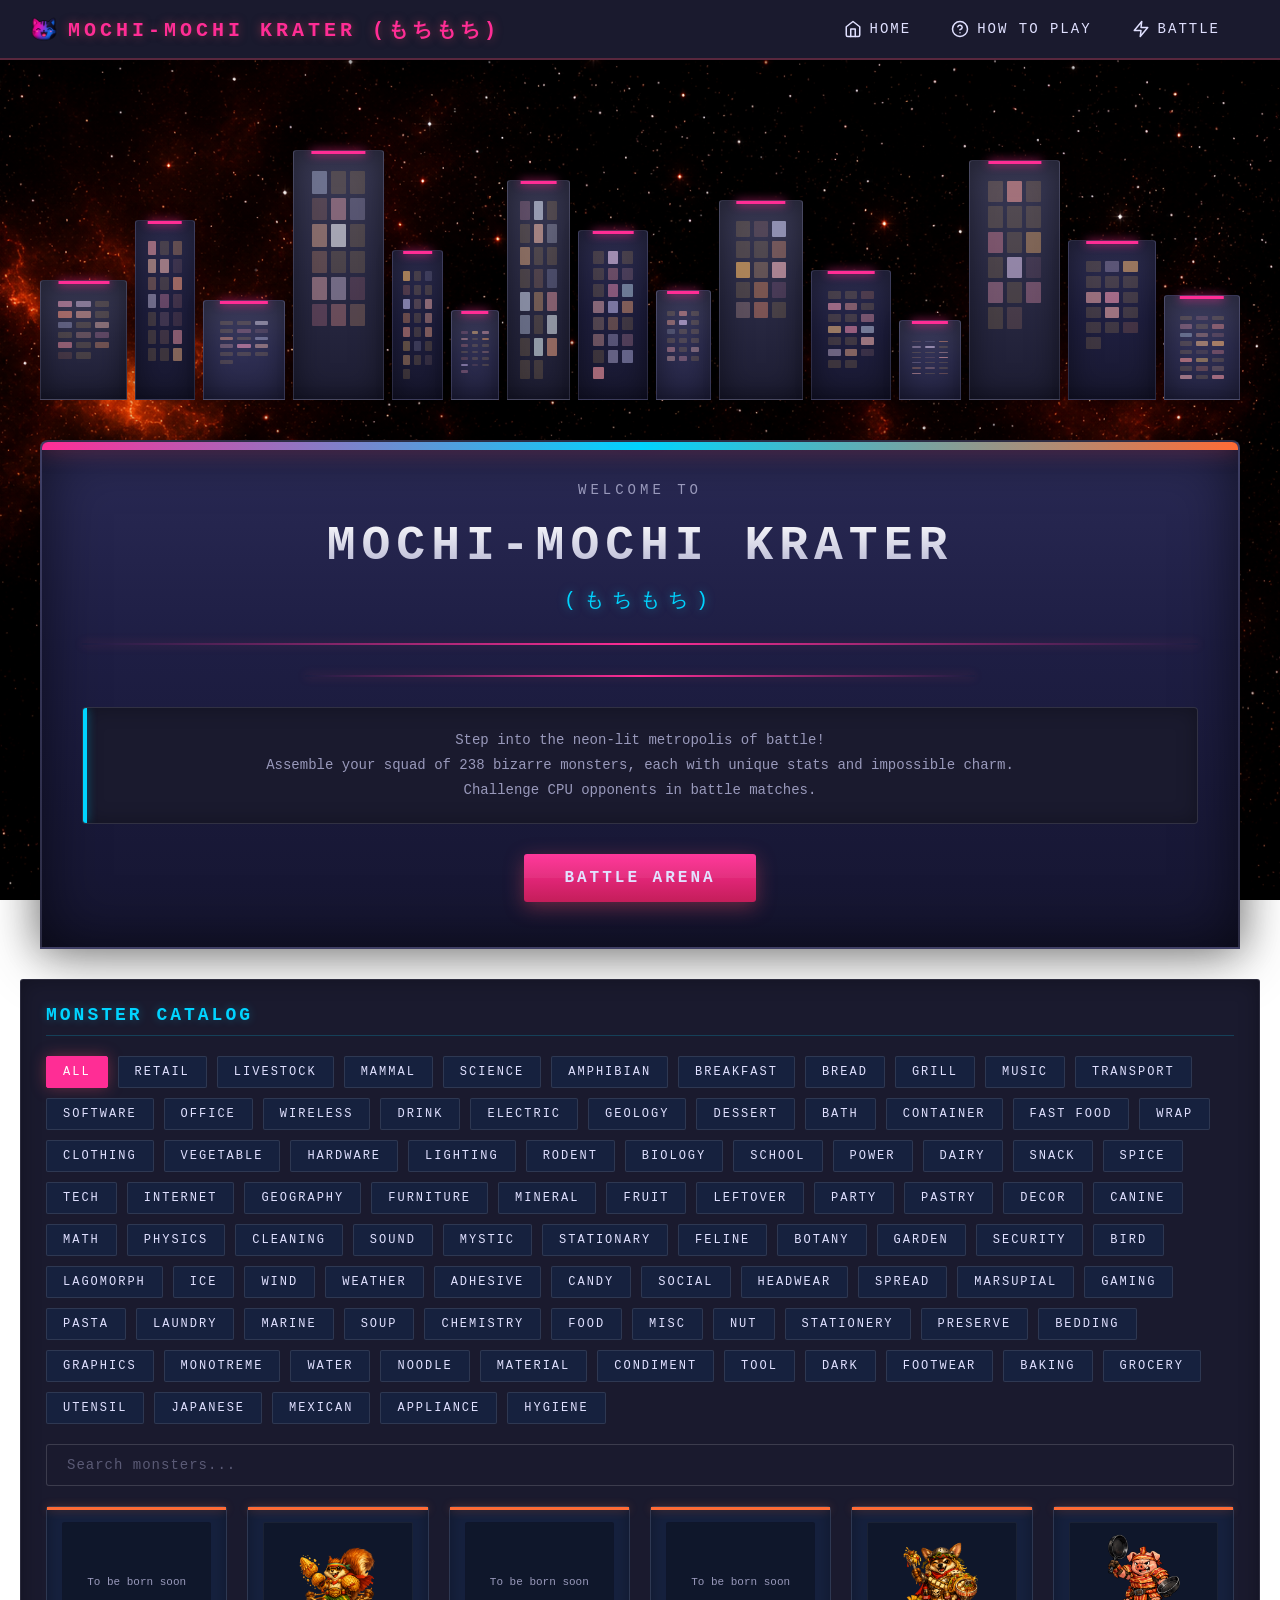
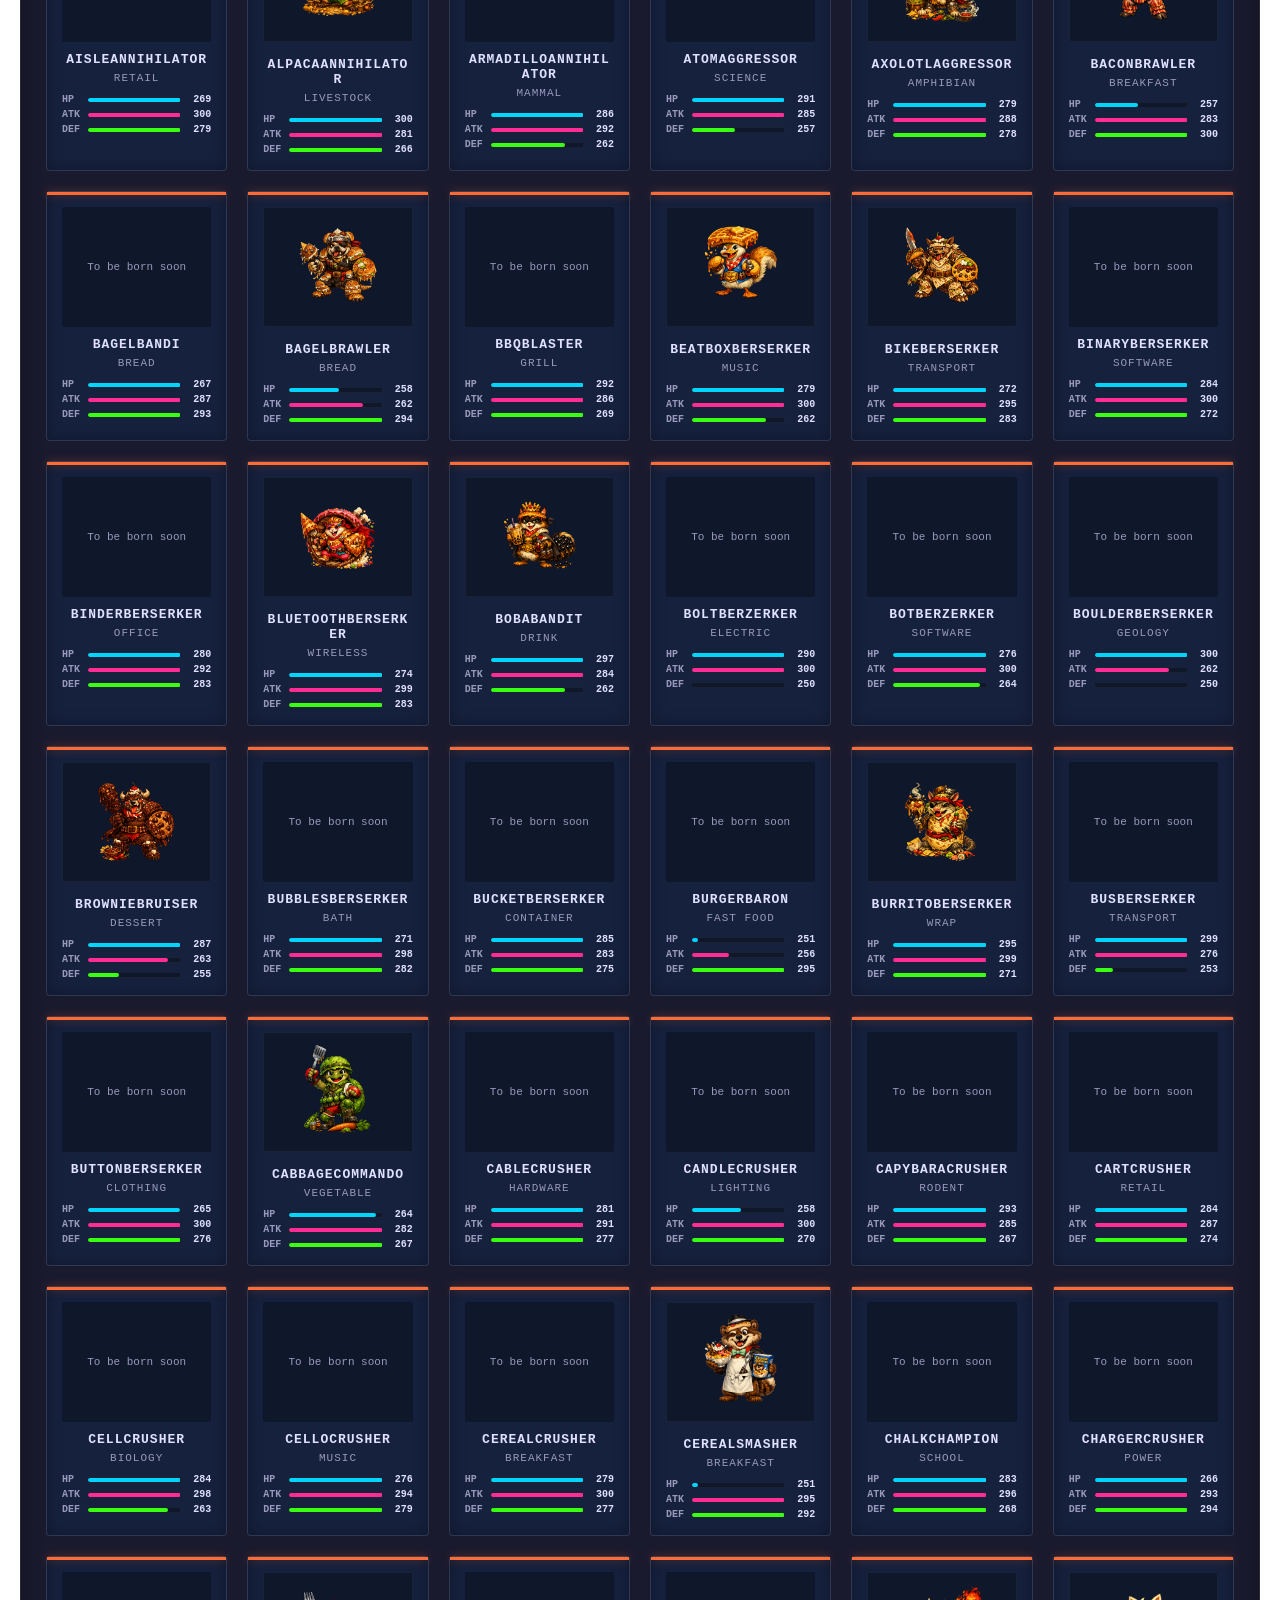
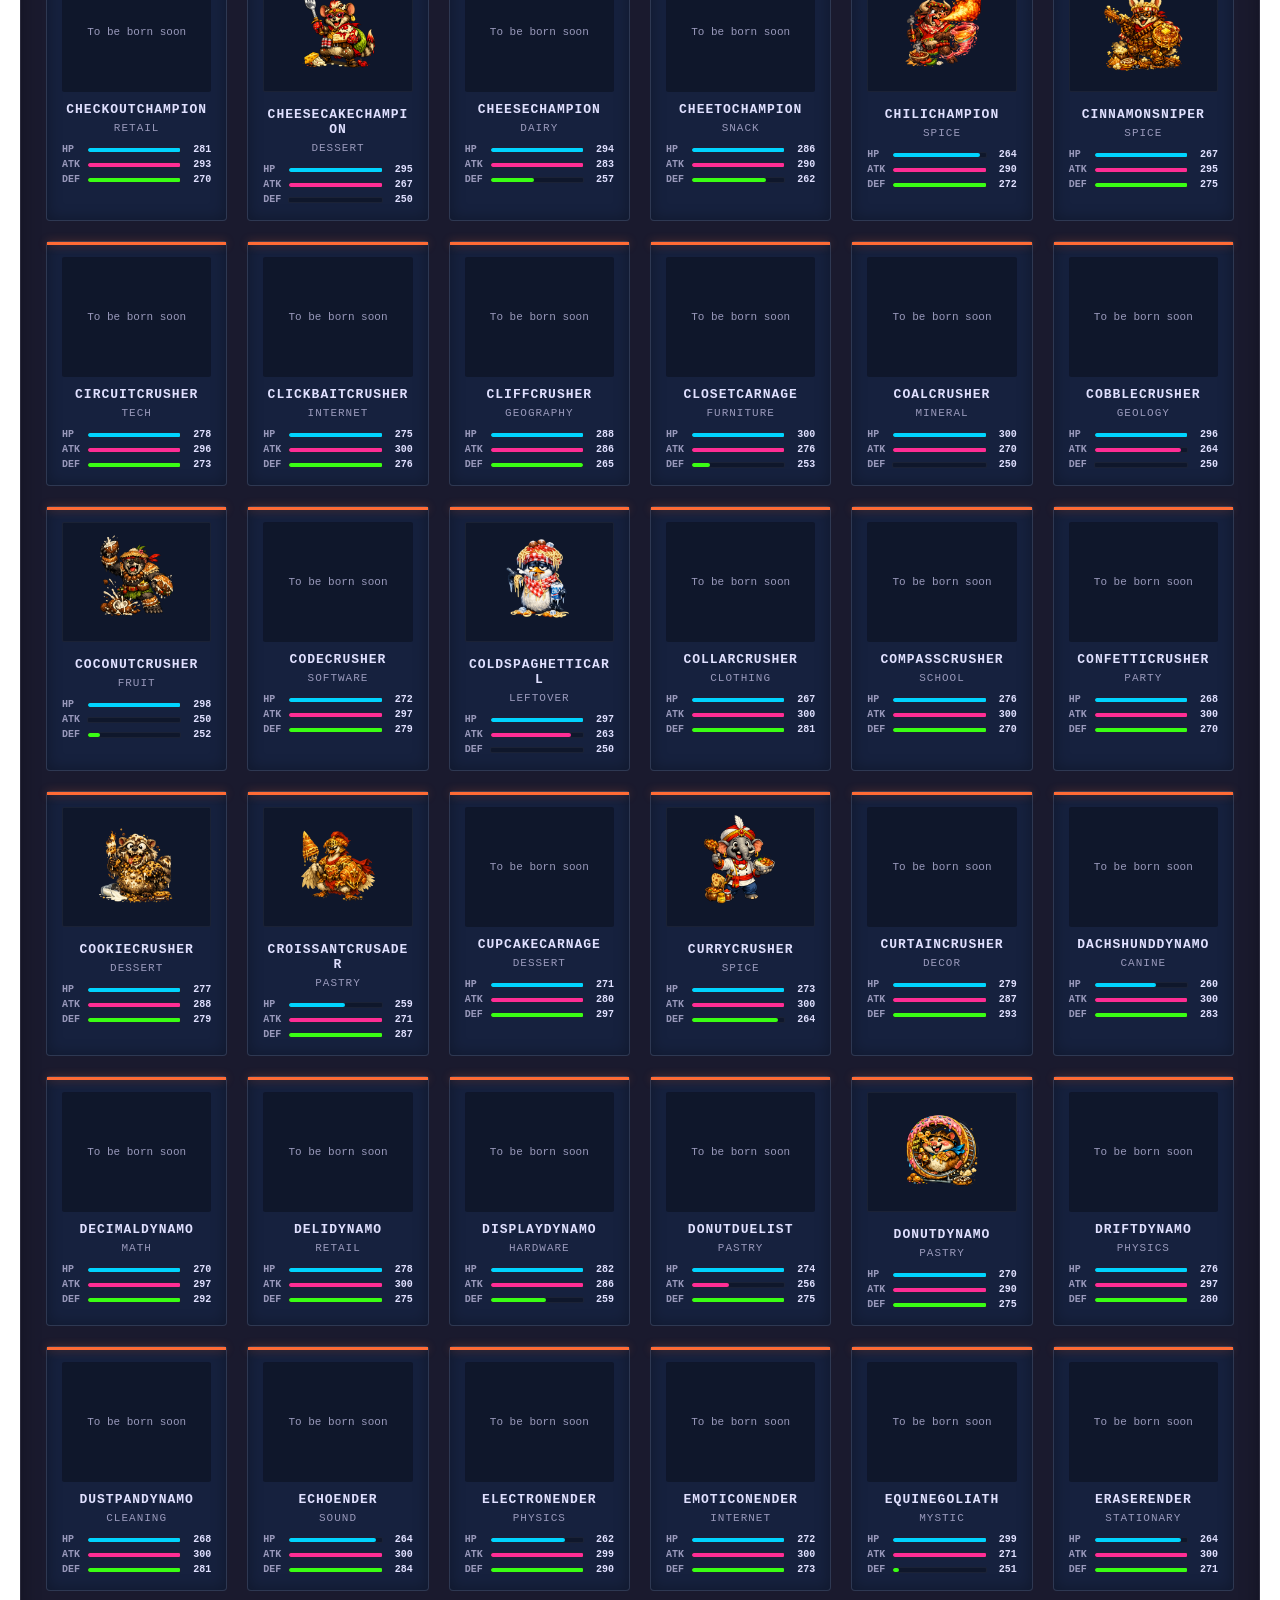
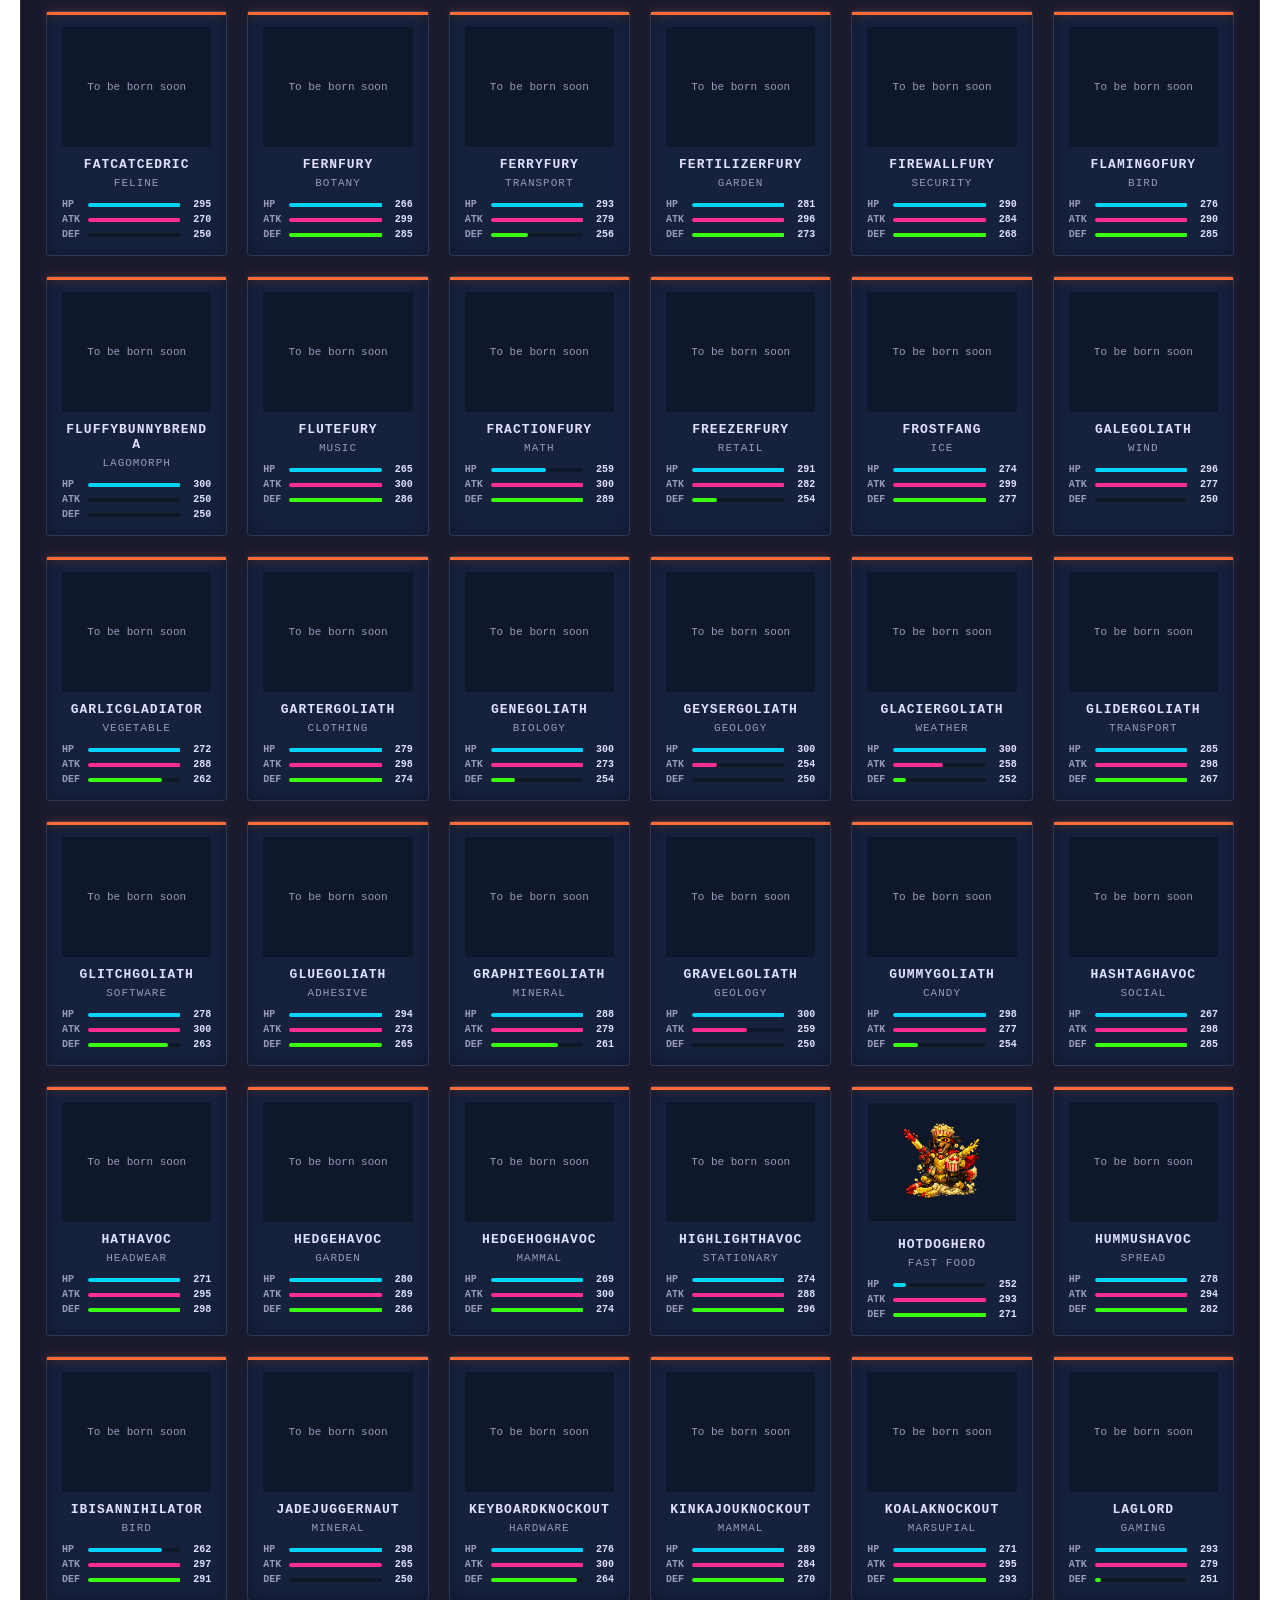
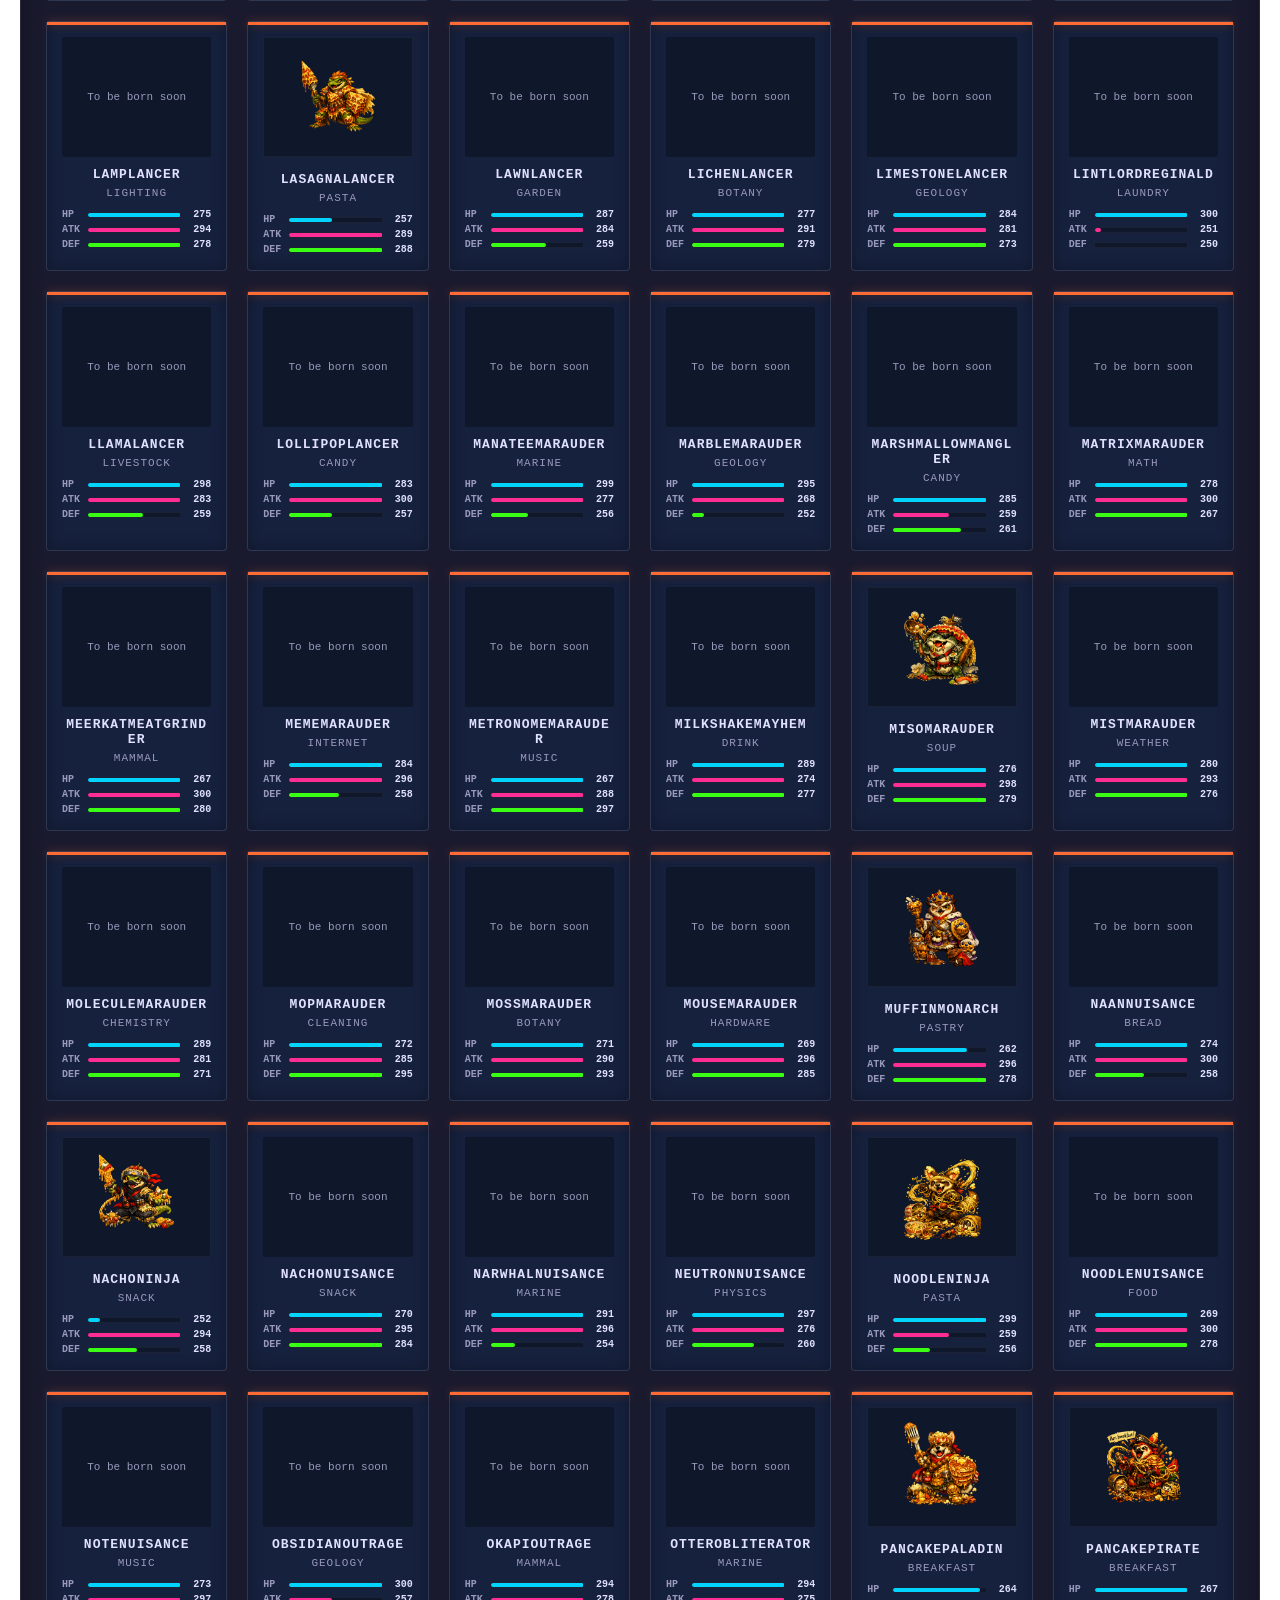
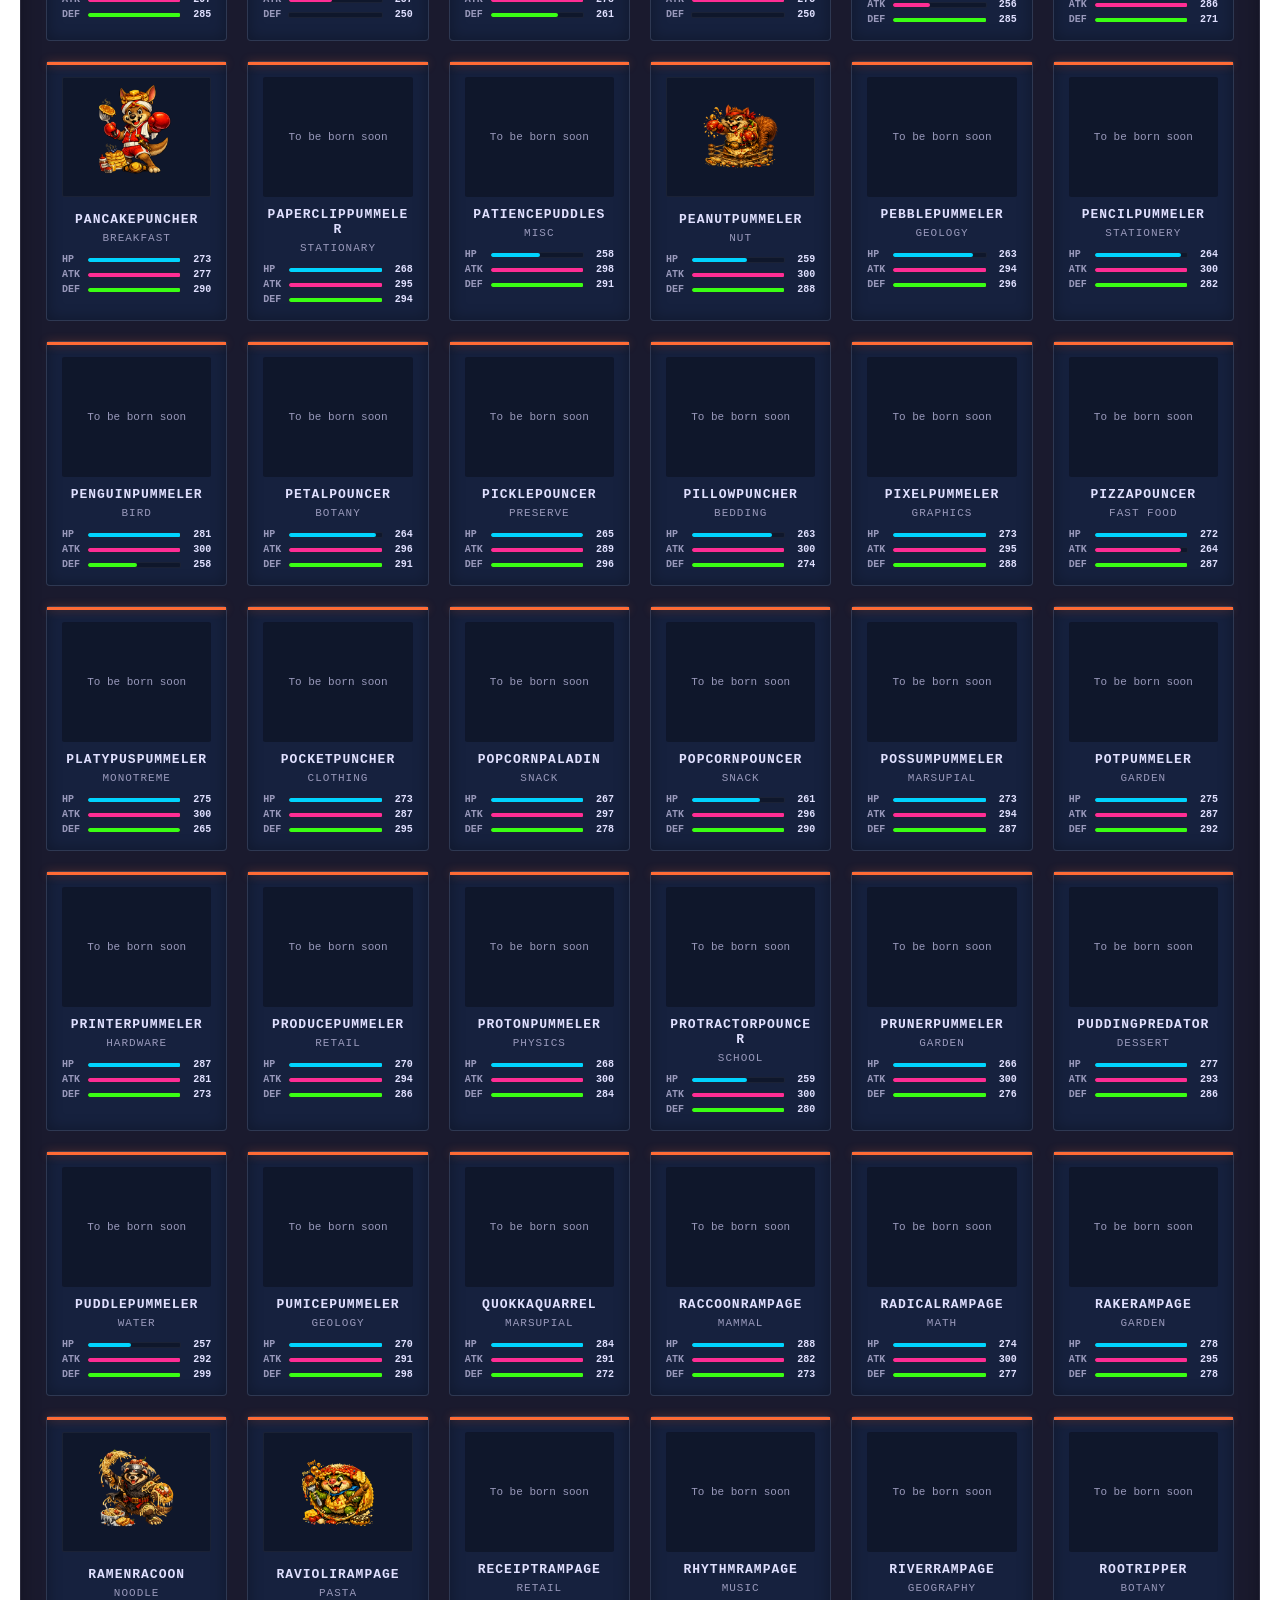
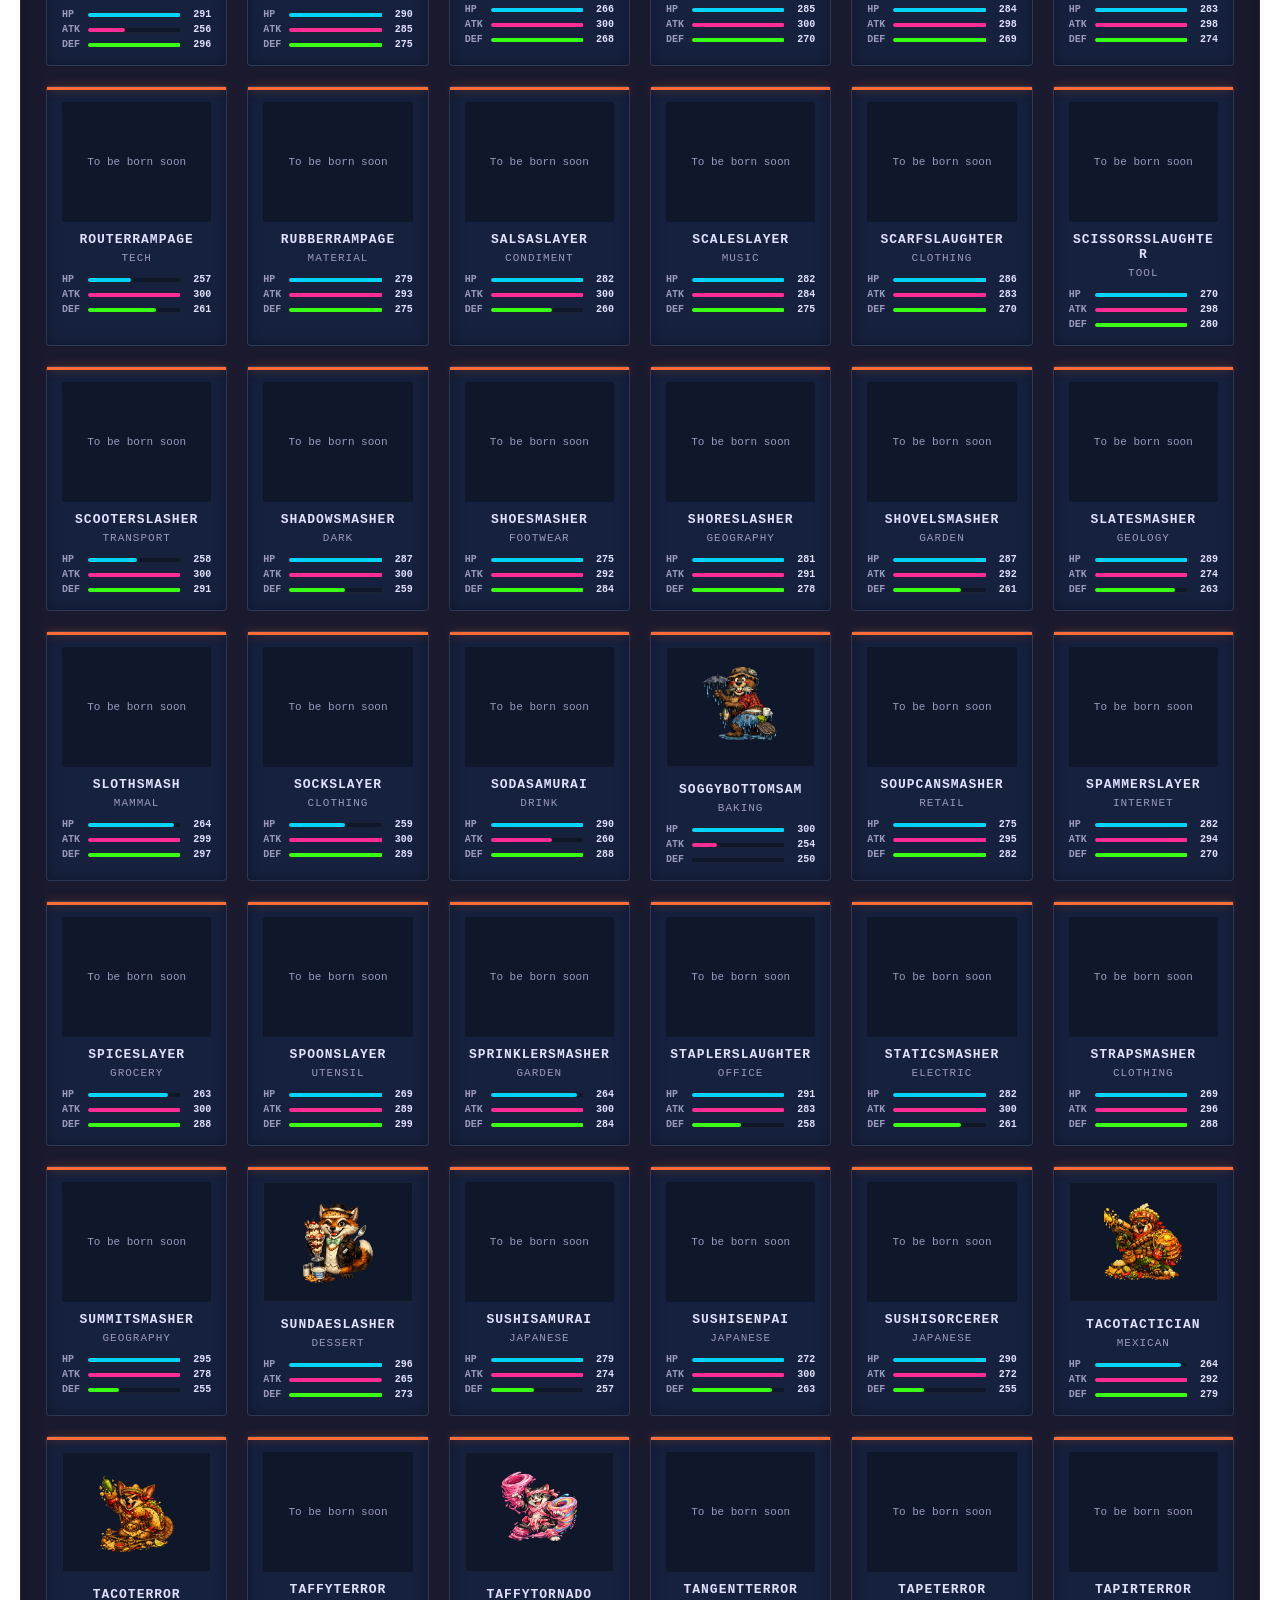
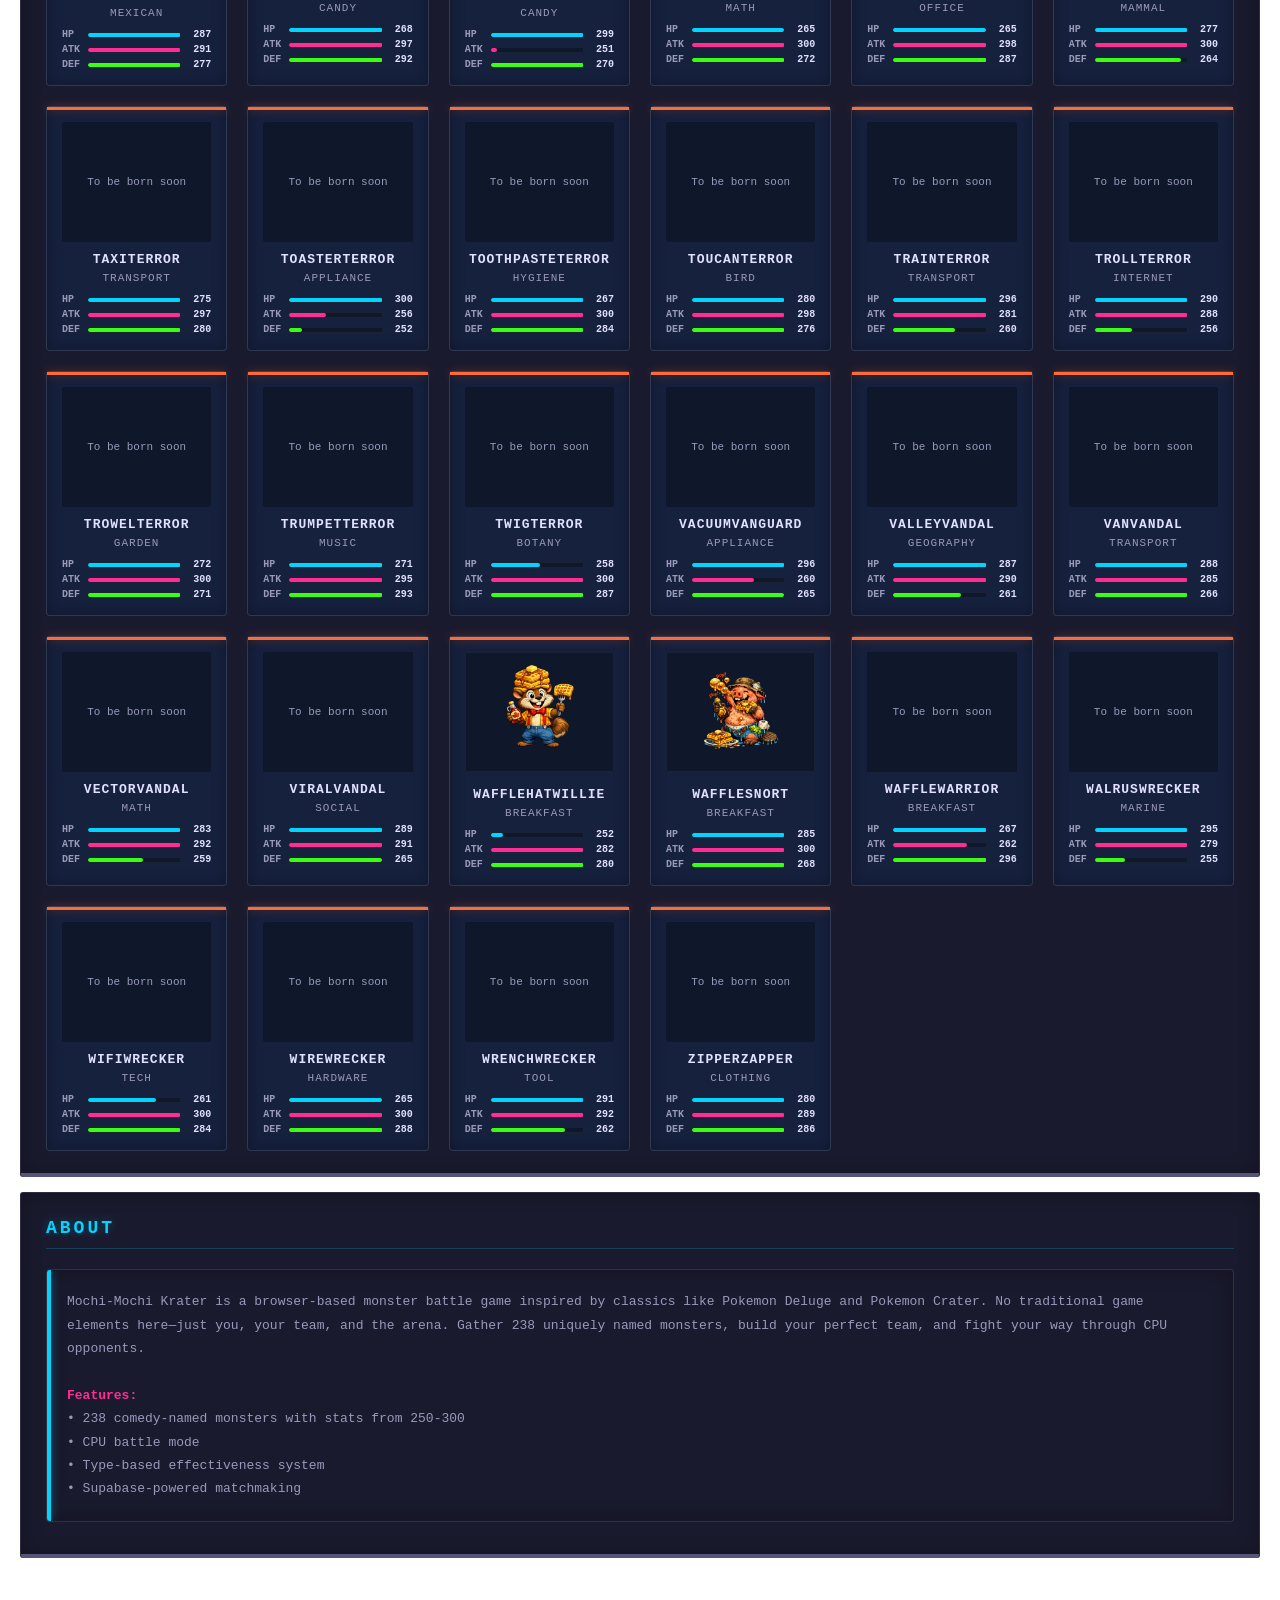
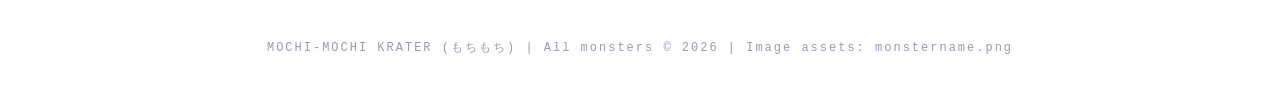
==== commit f2a5f24c: "Update letting user that there will be 238 all monsters to be born :)" ====
--- a/index.html
+++ b/index.html
@@ -66,7 +66,7 @@
            No traditional game elements here—just you, your team, and the arena. Gather 238 uniquely named monsters,
            build your perfect team, and fight your way through CPU opponents.<br><br>
 <strong style="color: var(--neon-pink);">Features:</strong><br>
-            • 200 comedy-named monsters with stats from 250-300<br>
+            • 238 comedy-named monsters with stats from 250-300<br>
             • CPU battle mode<br>
             • Type-based effectiveness system<br>
             • Supabase-powered matchmaking
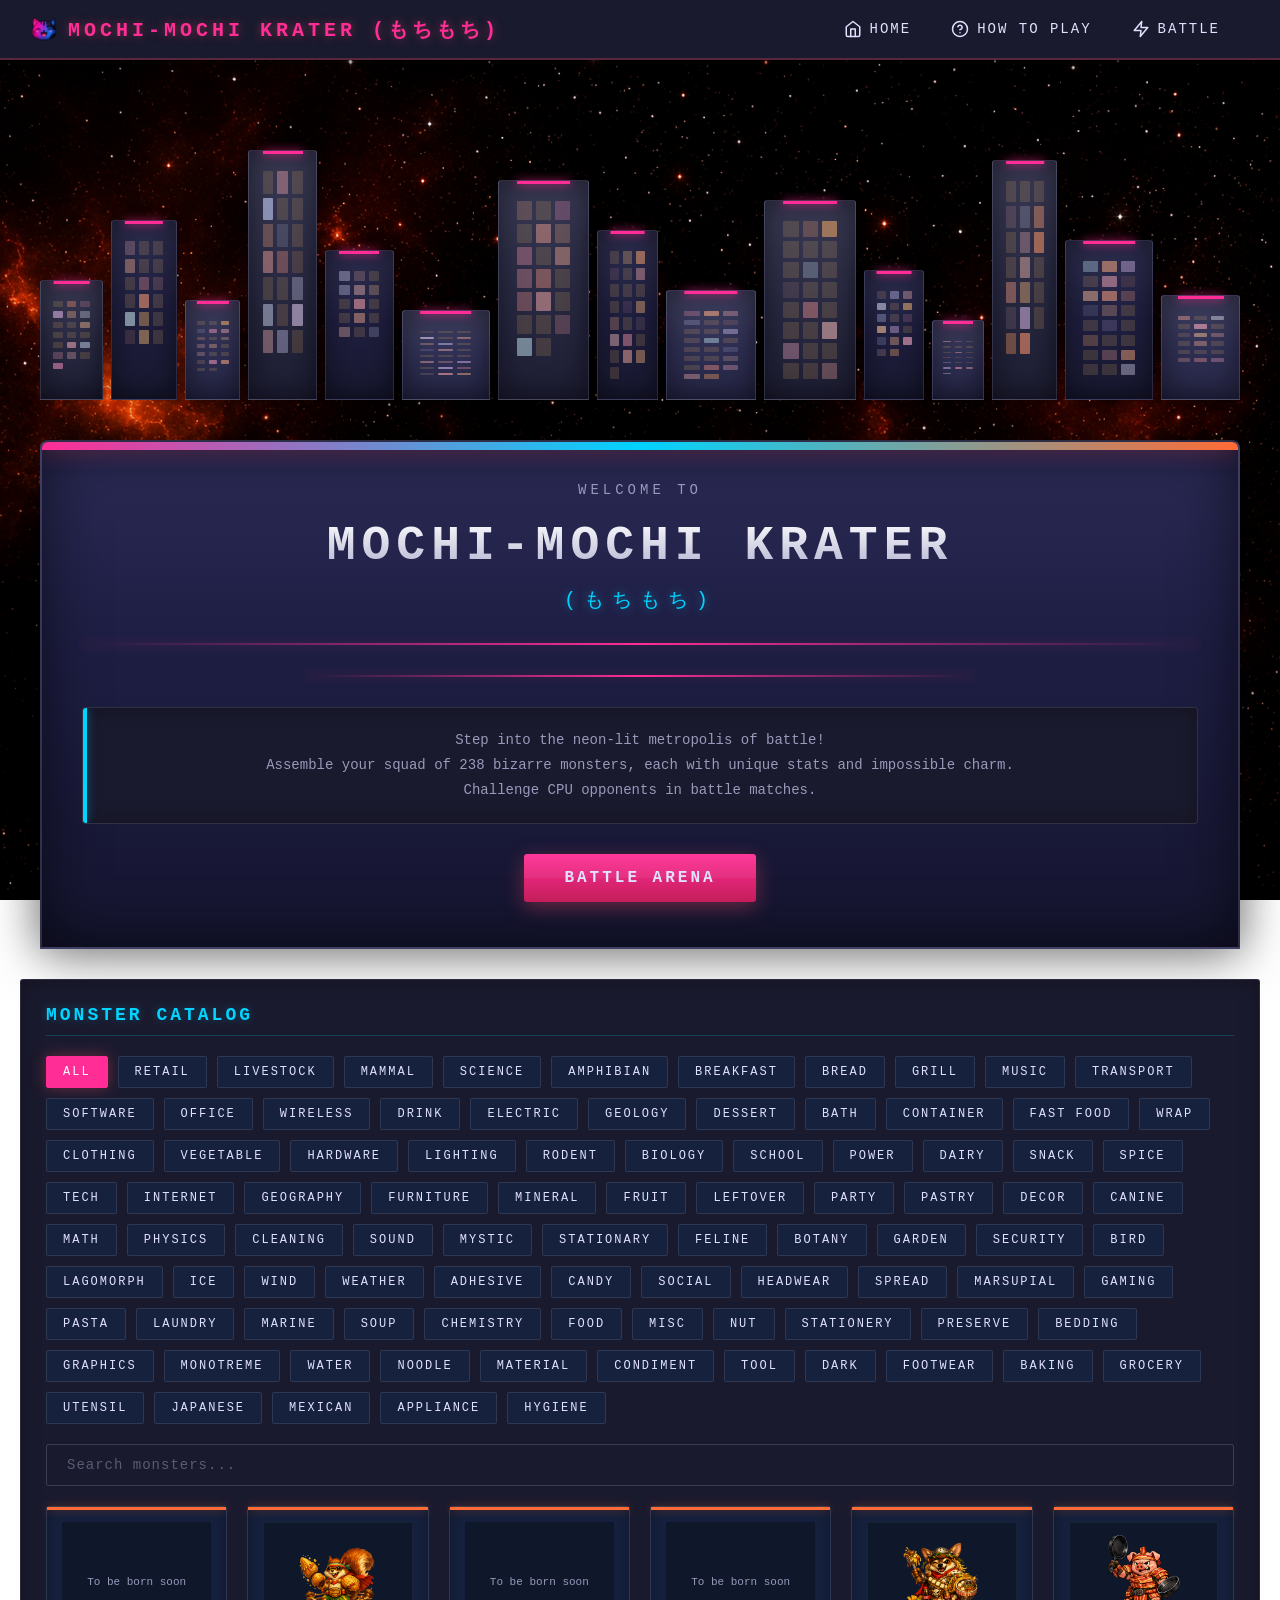
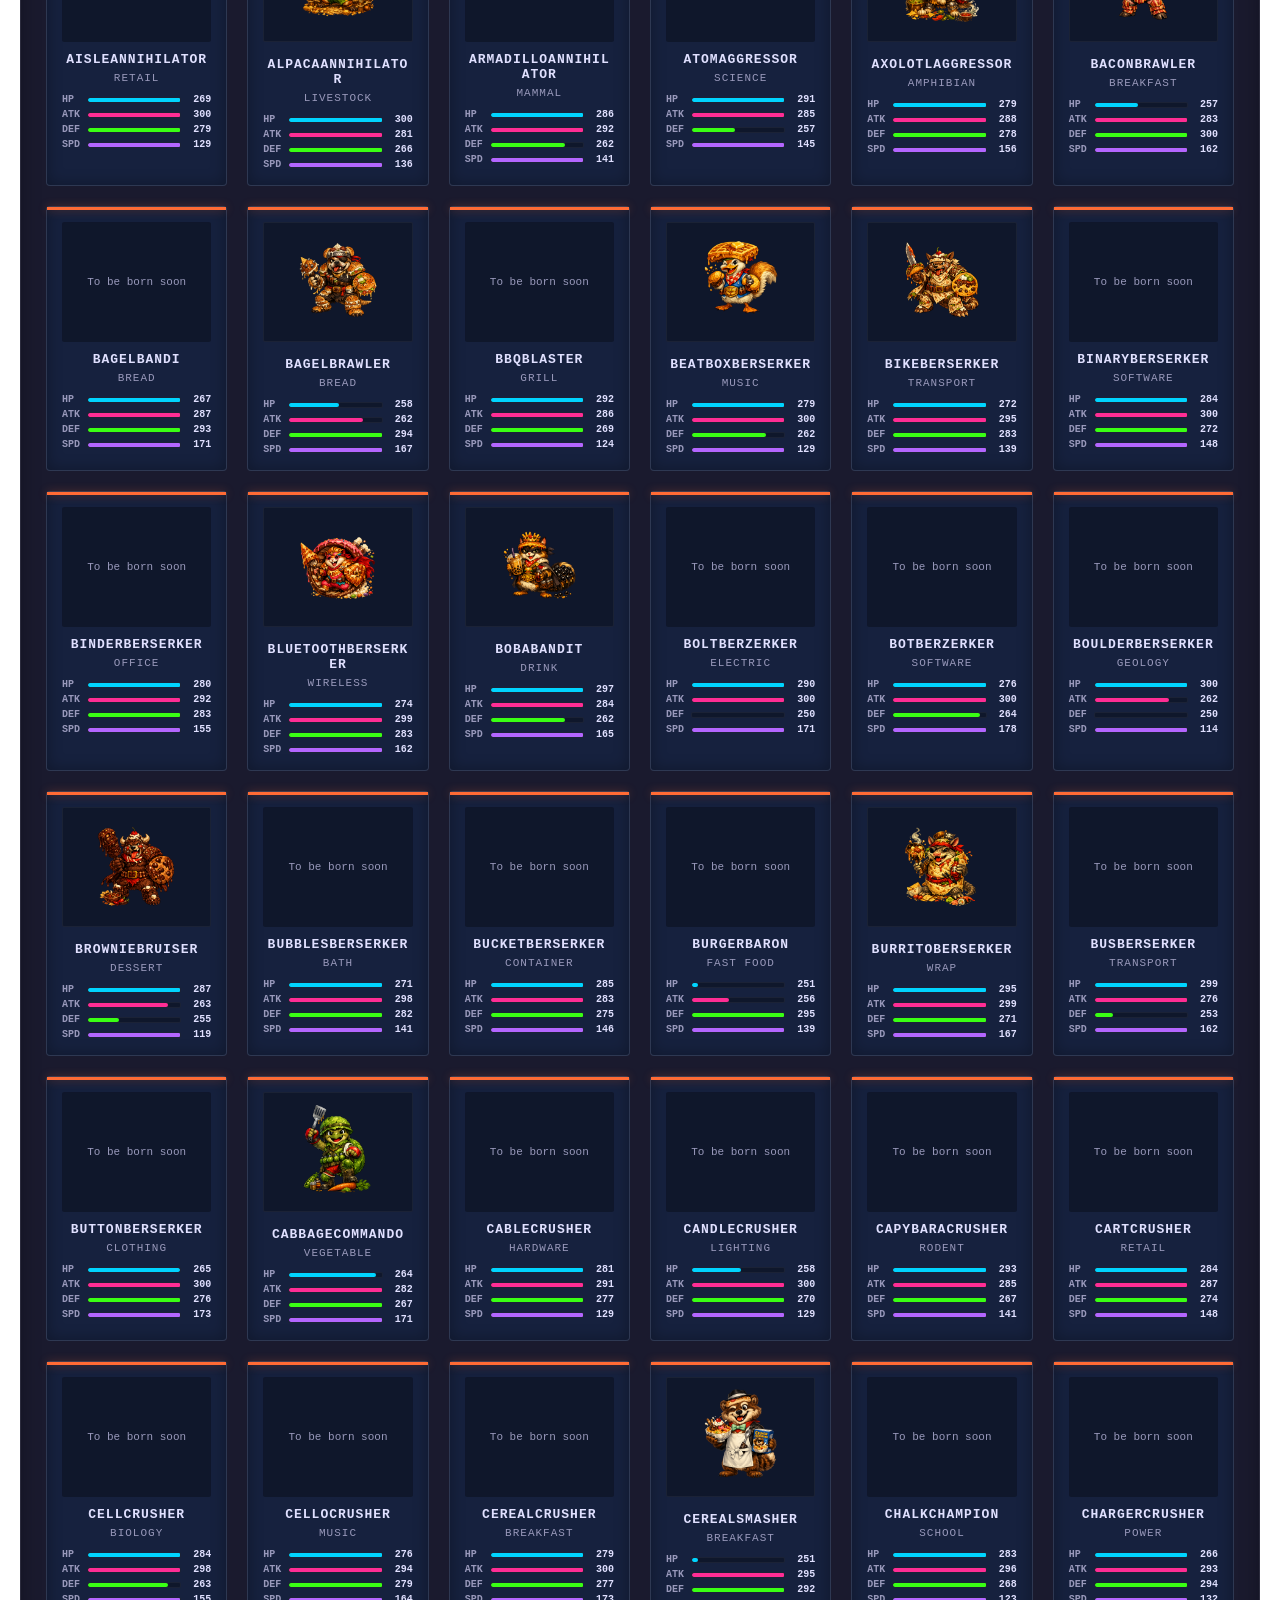
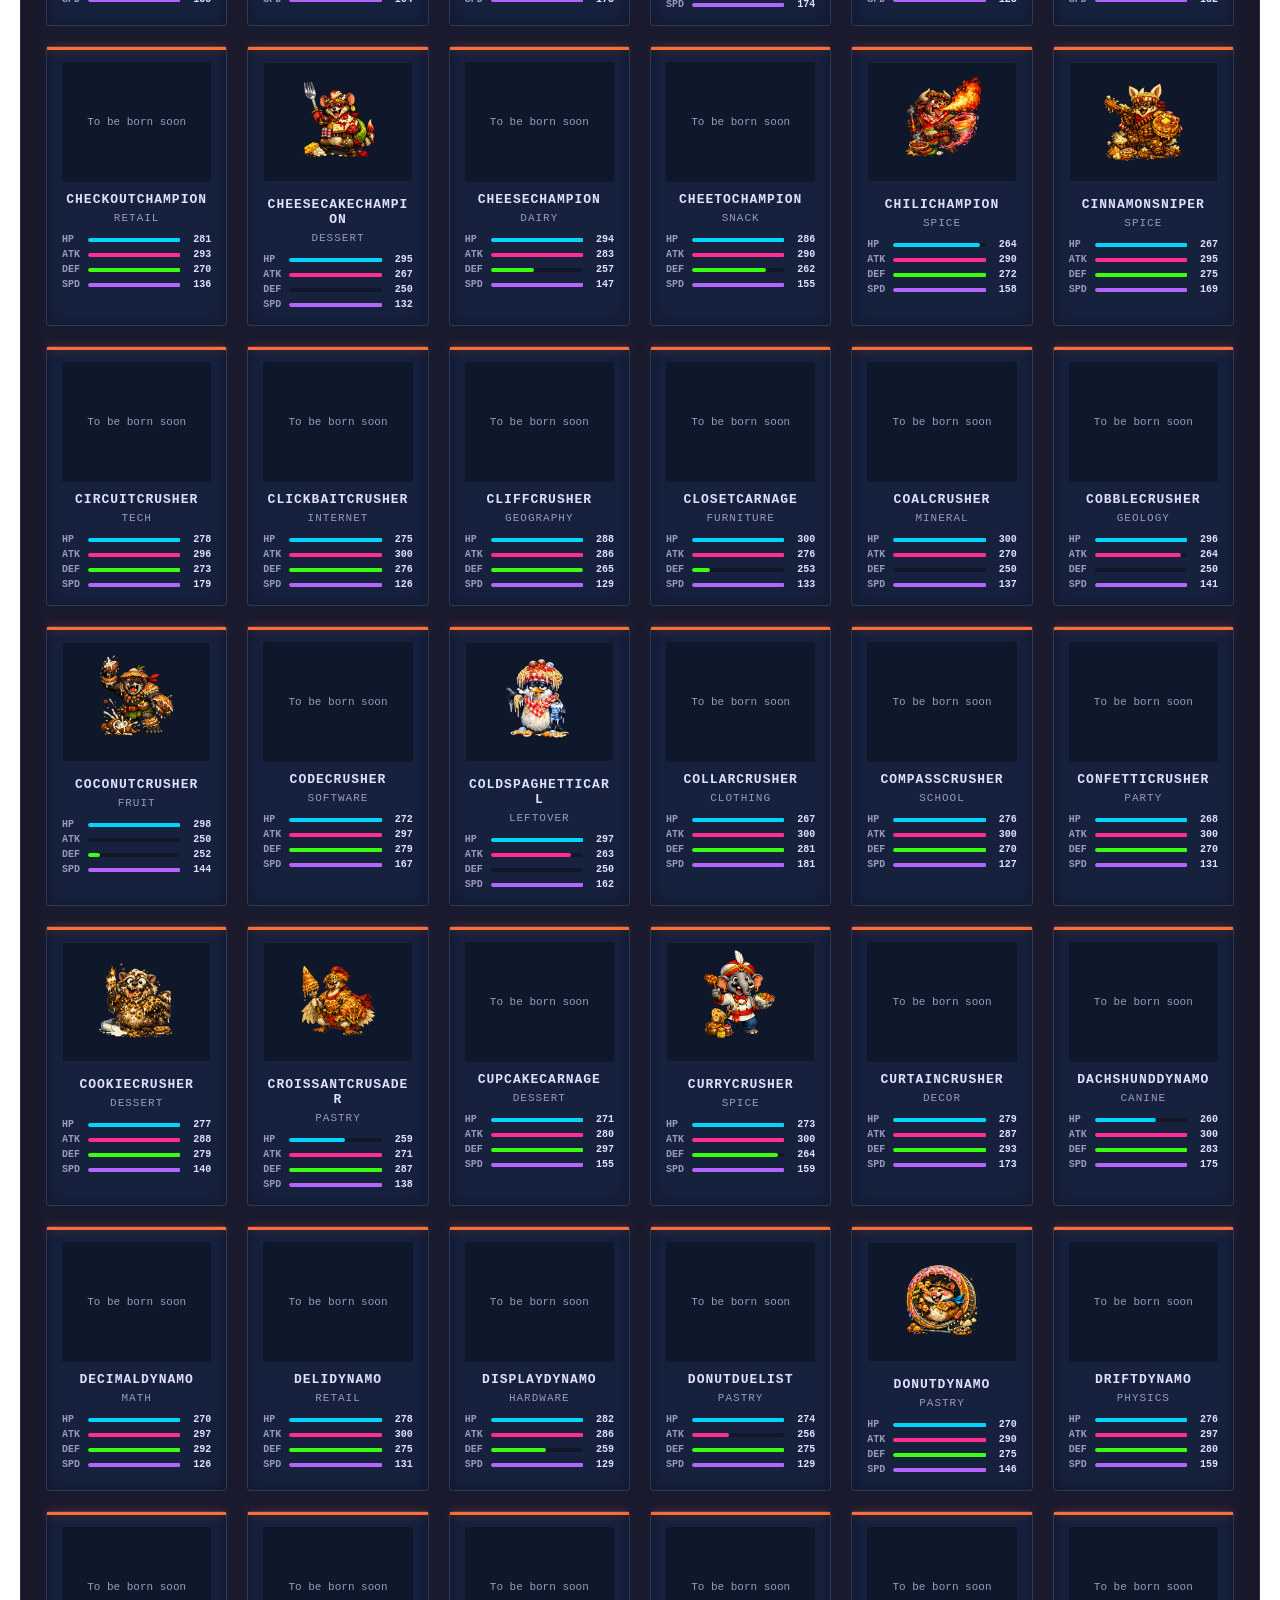
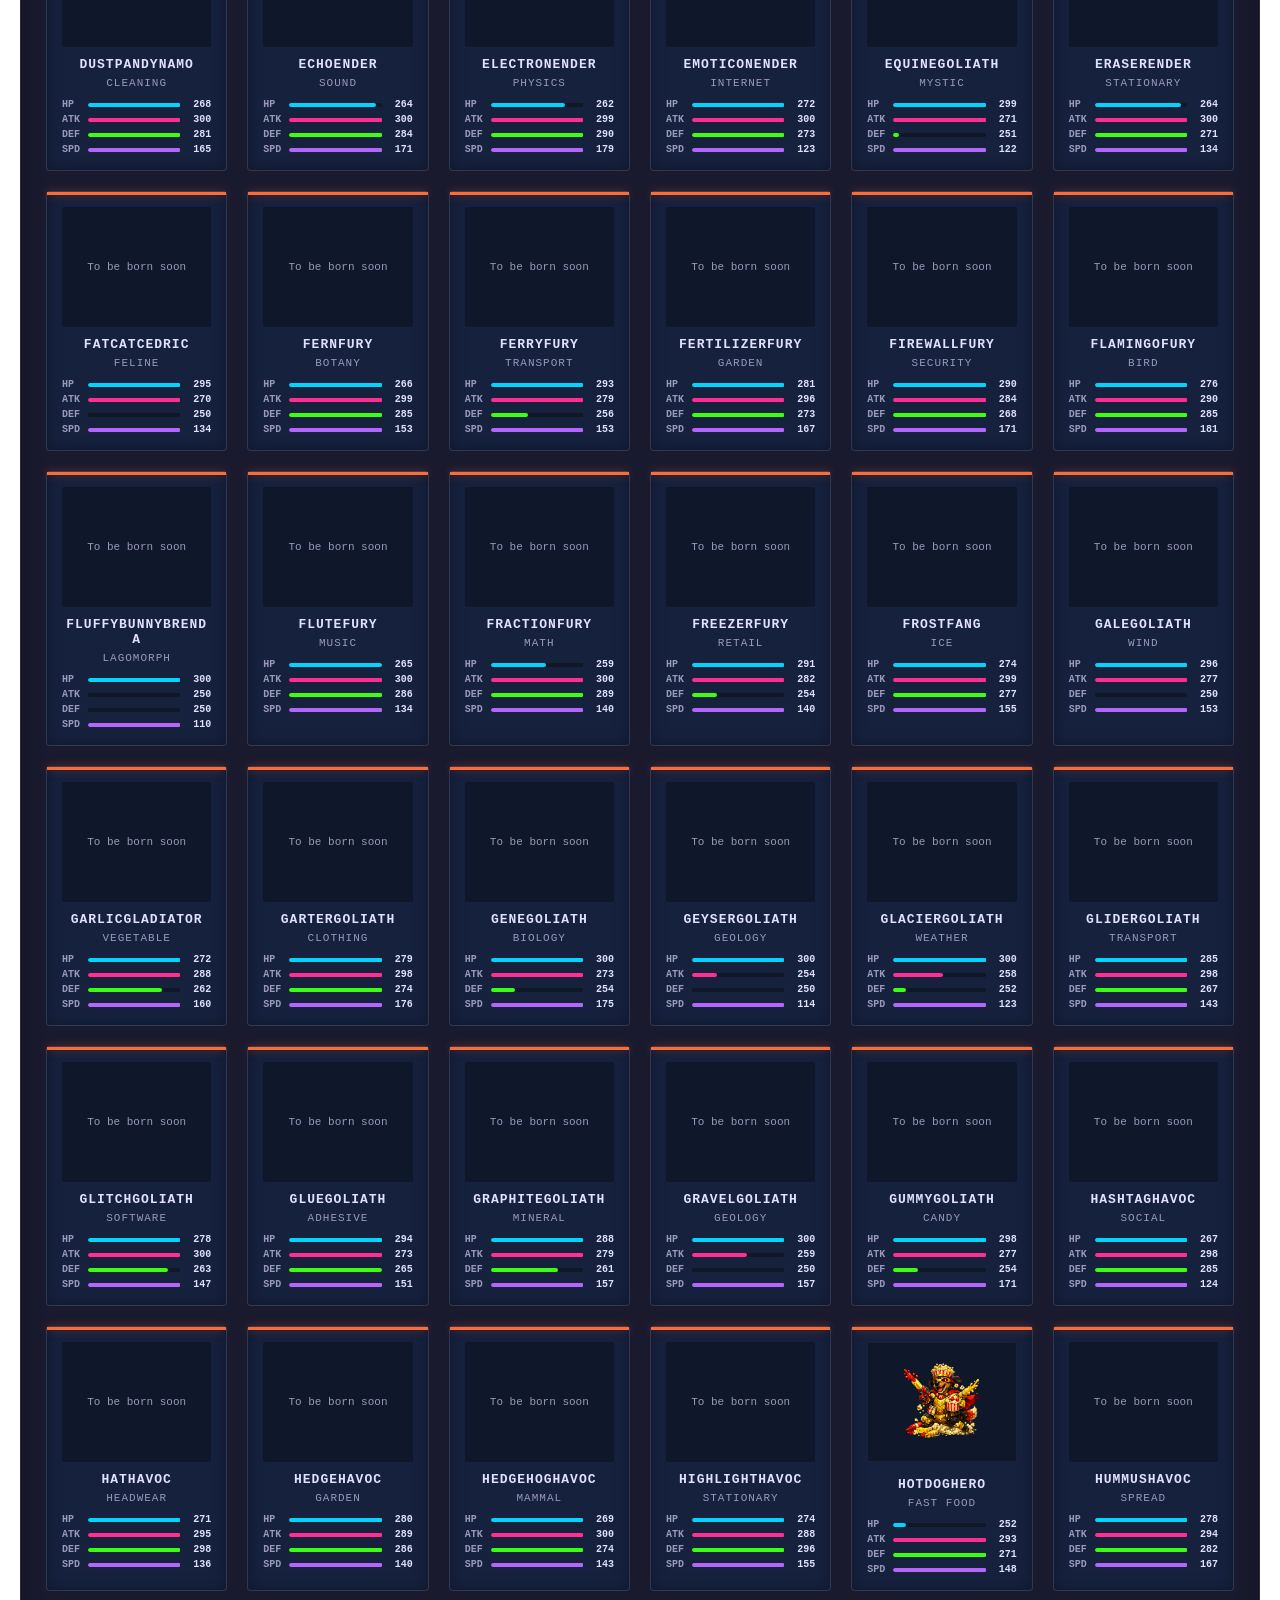
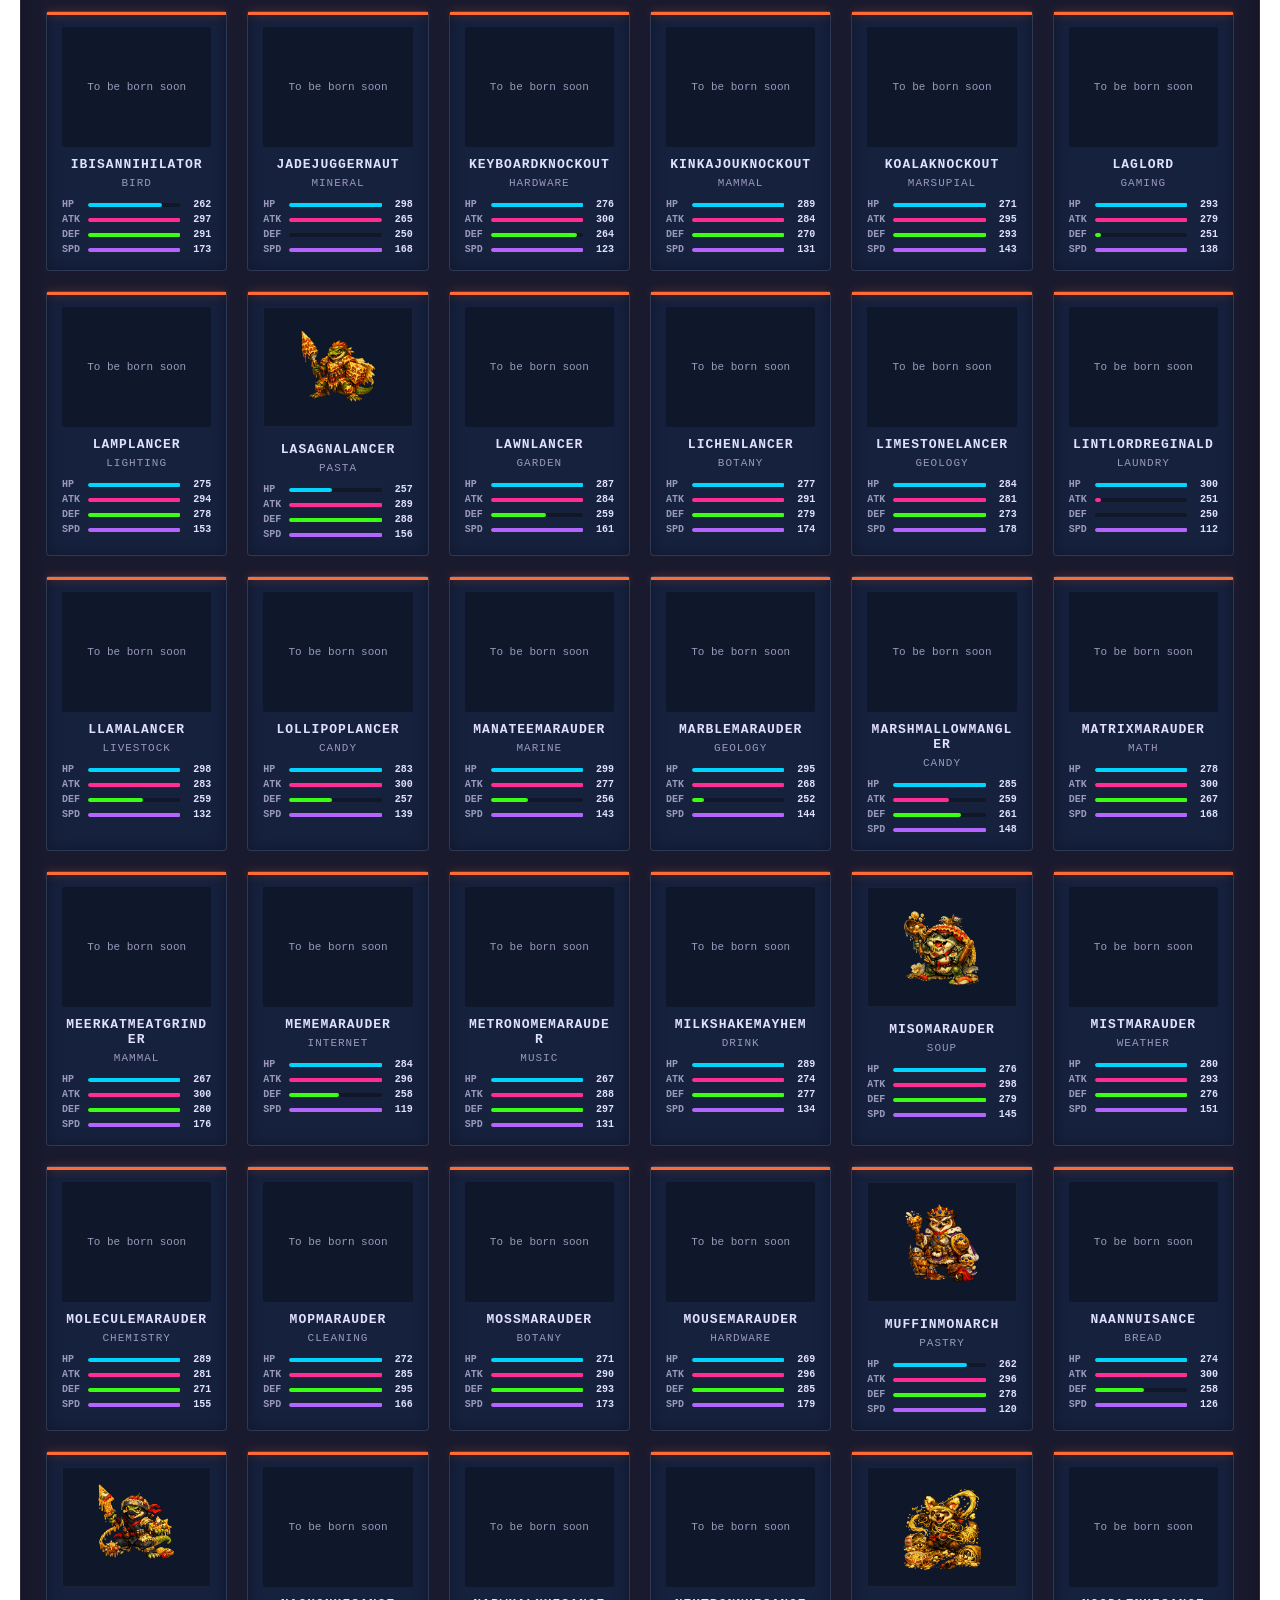
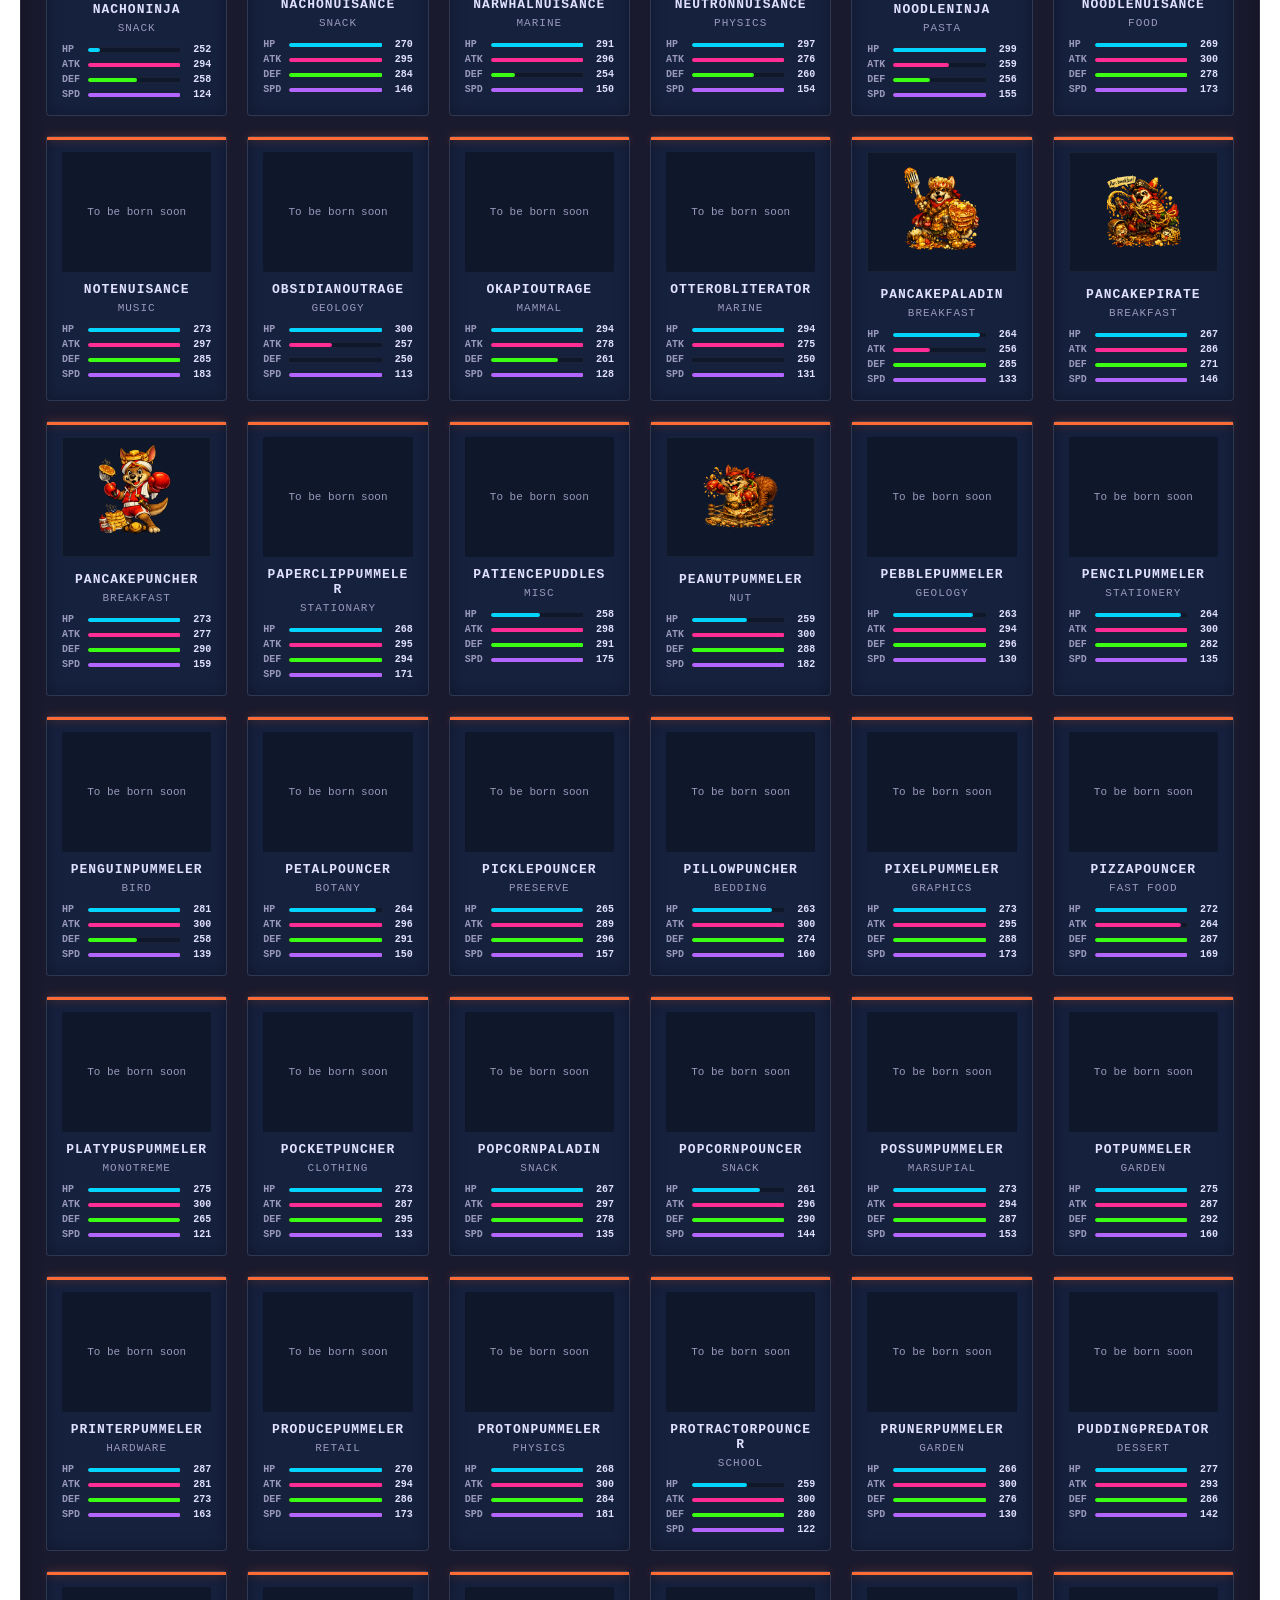
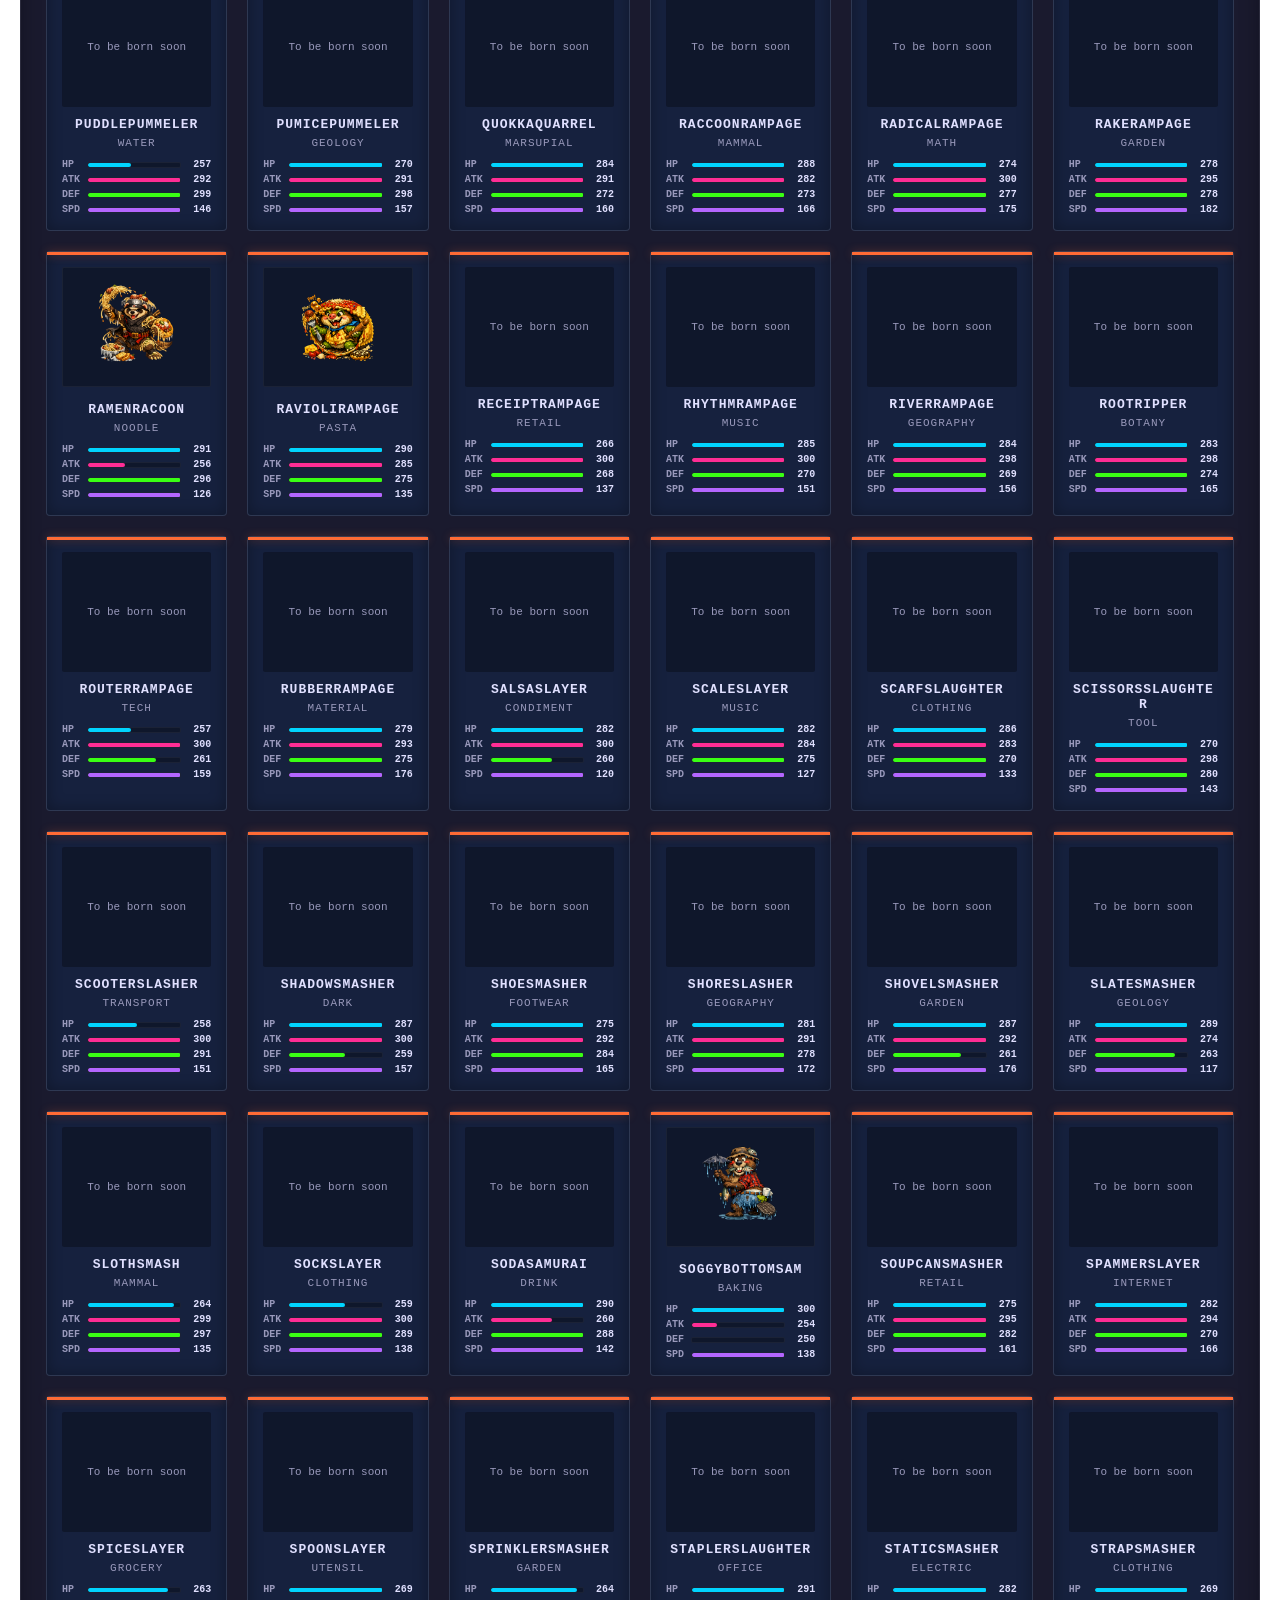
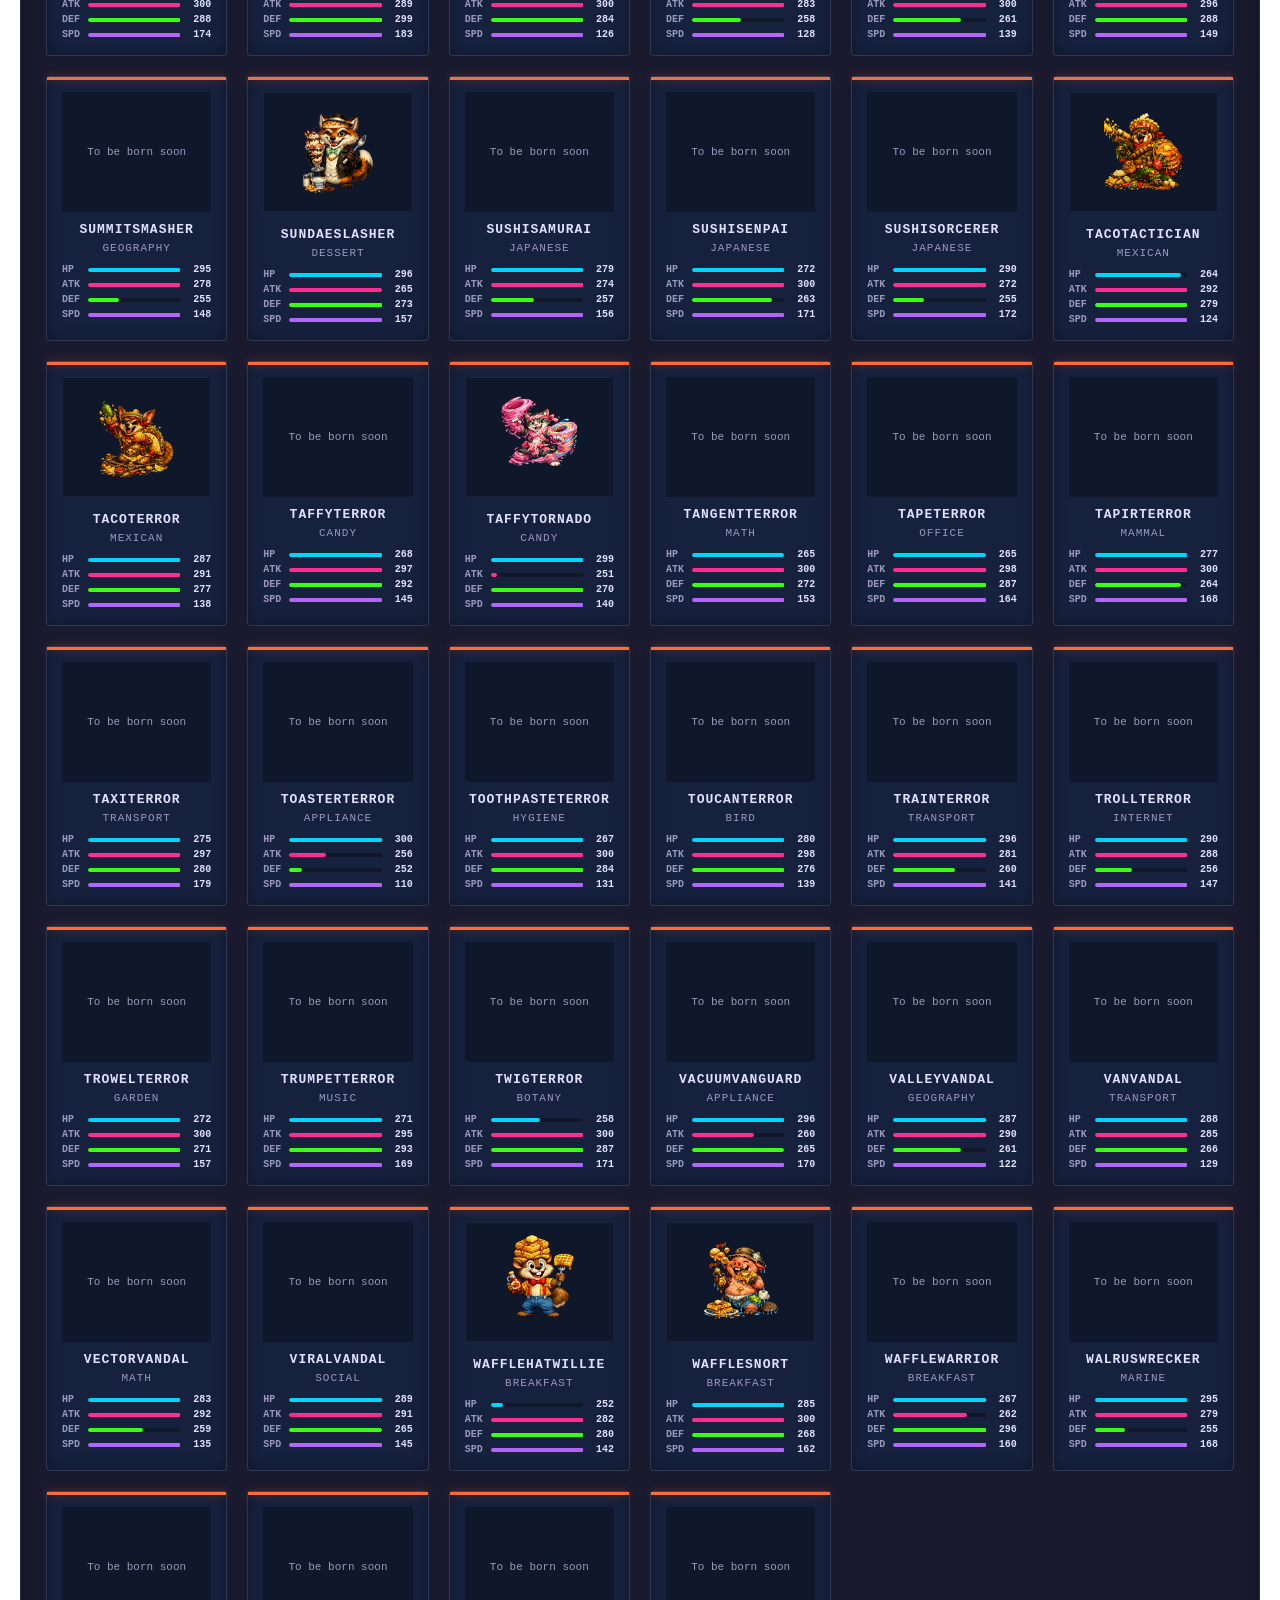
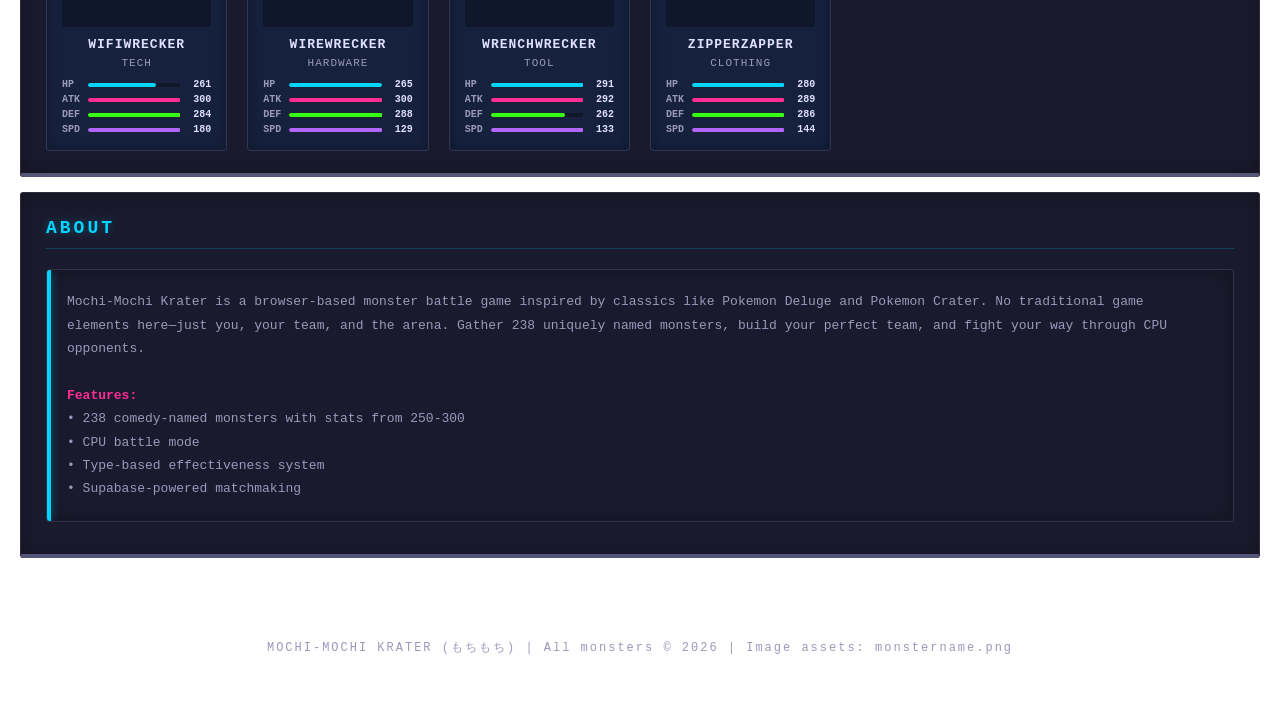
==== commit a8e49794: "Added speed stat in every monster to make the turn based battles effective and aesthetic :)" ====
--- a/index.html
+++ b/index.html
@@ -143,3 +143,4 @@
   <script src="js/app.js"></script>
 </body>
 </html>
+                                                                                                                                      
--- a/css/styles.css
+++ b/css/styles.css
@@ -10,9 +10,10 @@
   --sky-gradient-bottom: #1a1a3e;
   --neon-pink: #ff2d95;
   --neon-blue: #00d4ff;
-  --neon-cyan: #00ffff;
+  --neon-cyan: #00ffcc;
   --neon-orange: #ff6b35;
   --neon-green: #39ff14;
+  --neon-purple: #b366ff;
   --text-primary: #e0e0ff;
   --text-secondary: #9999bb;
   --glass: rgba(255, 255, 255, 0.05);
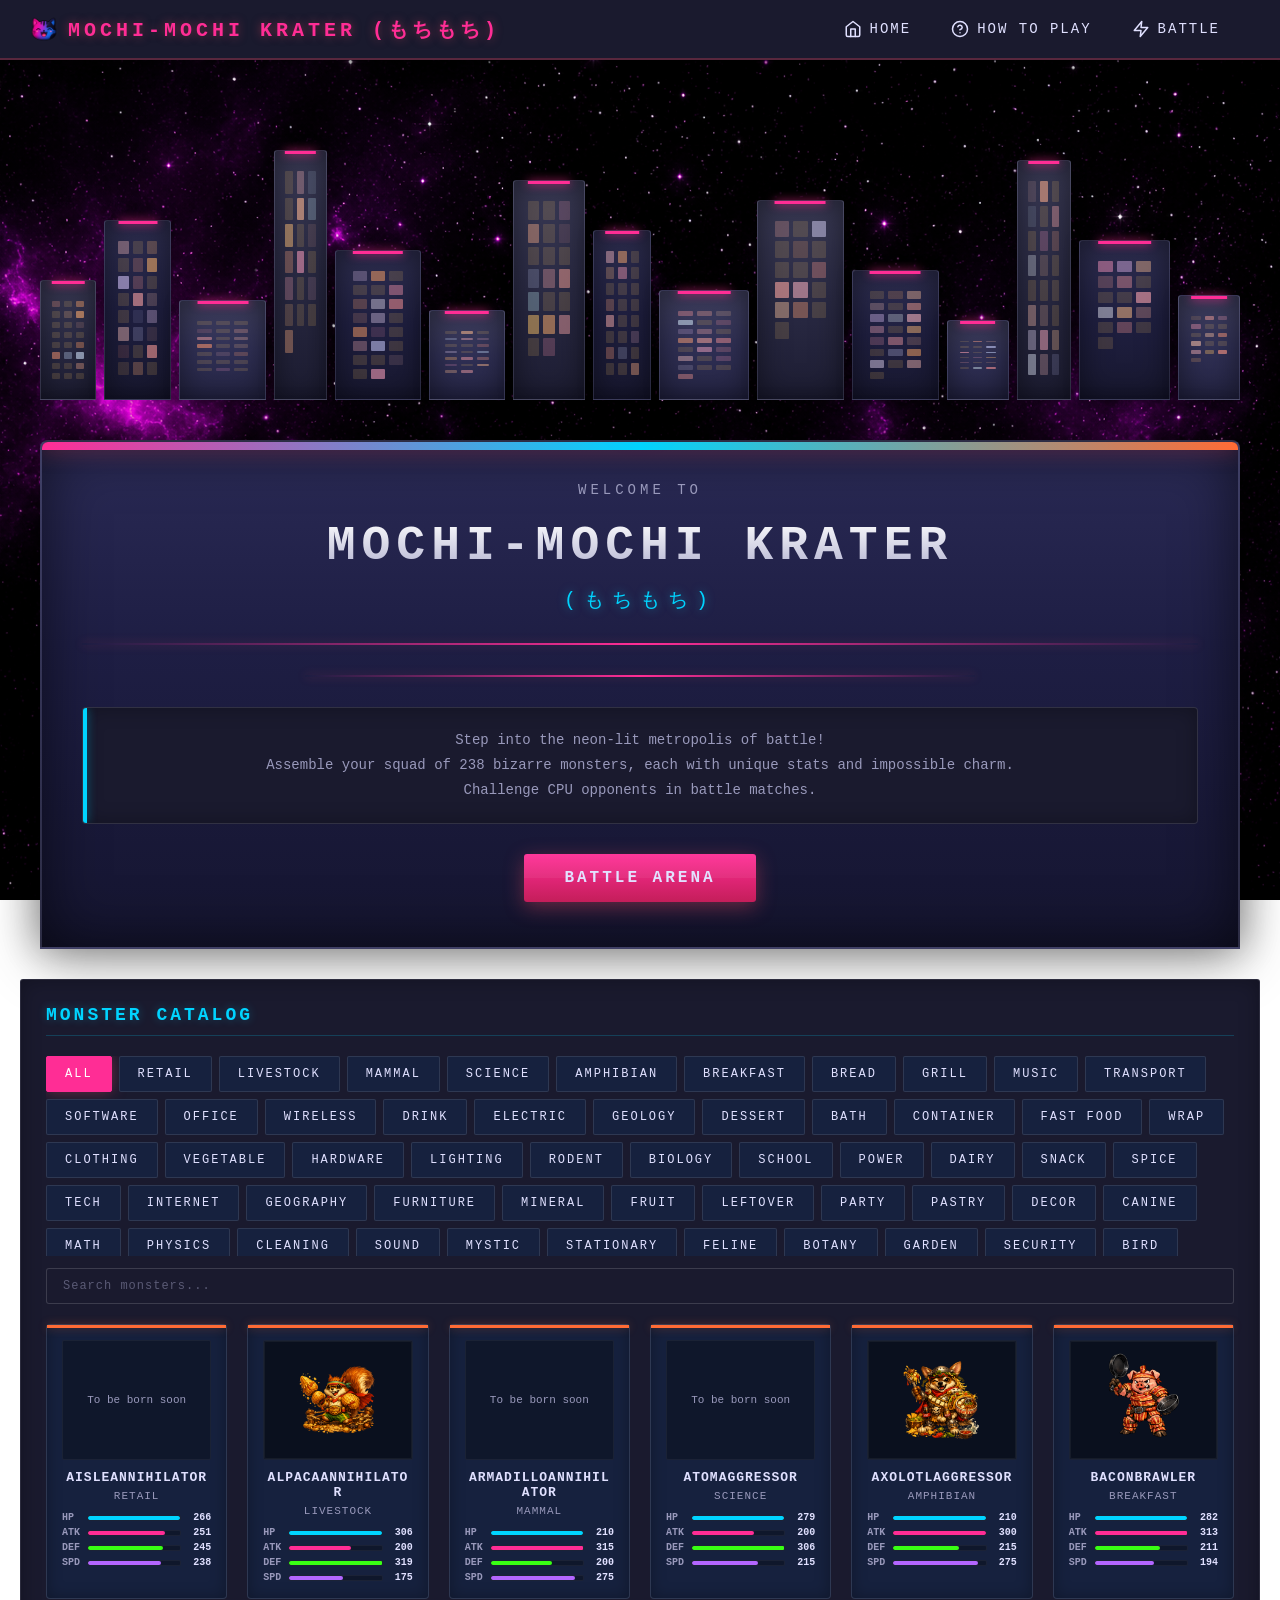
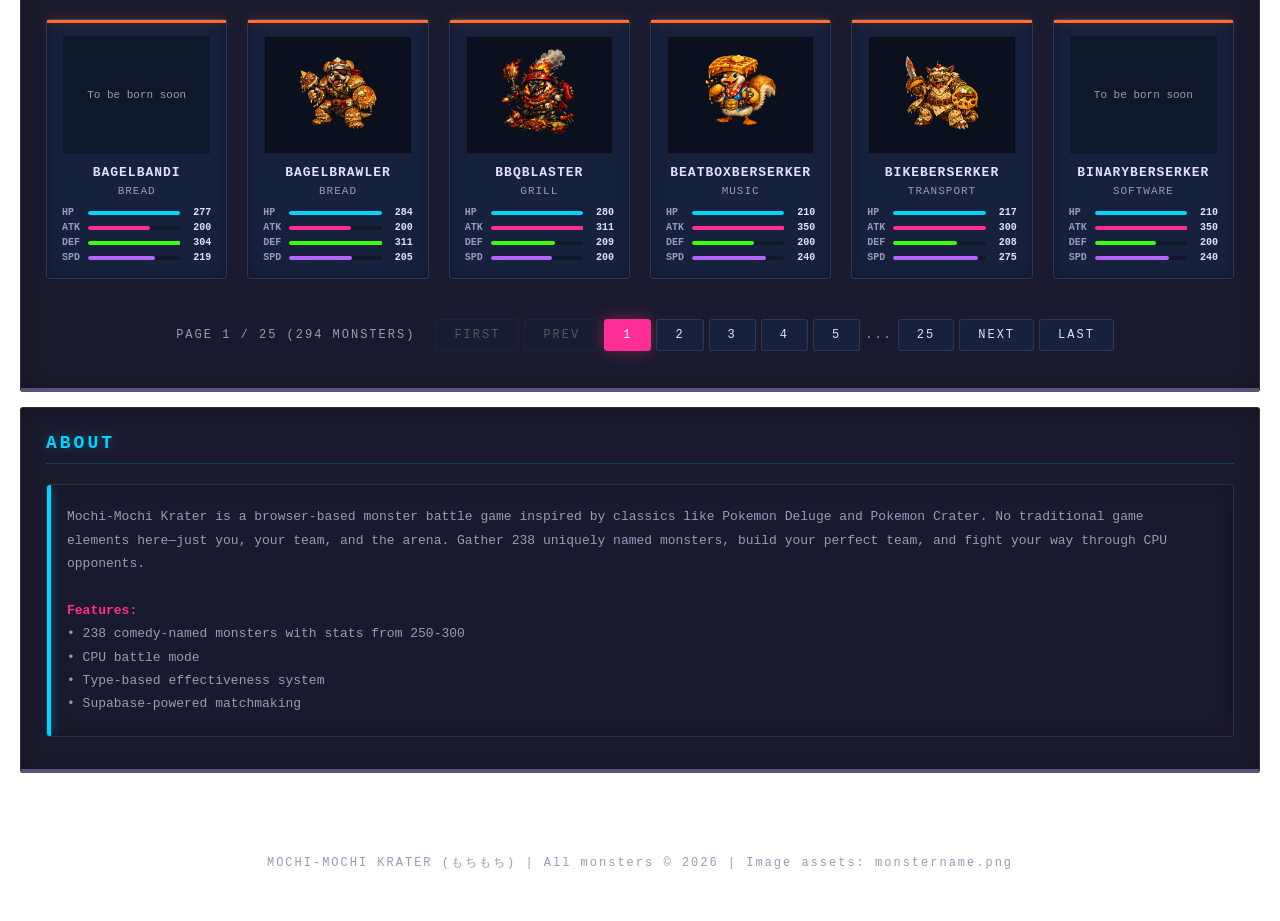
==== commit 46f58983: "Optrimization and better view for users to see all the available monsters and the filters for search" ====
--- a/index.html
+++ b/index.html
@@ -51,11 +51,12 @@
 
     <div class="floor">
       <div class="floor-header">Monster Catalog</div>
-      <div class="filter-bar" id="typeFilters"></div>
+      <div class="filter-bar" id="typeFilters" style="max-height: 200px; overflow-y: auto;"></div>
       <div class="search-bar">
         <input type="text" id="searchInput" class="search-input" placeholder="Search monsters...">
       </div>
       <div class="monster-grid" id="monsterGrid"></div>
+      <div class="pagination-bar" id="catalogPagination"></div>
     </div>
 
     <div class="floor">
@@ -107,9 +108,9 @@
 }
 #monsterModal .viewer-panel {
   width: fit-content;
-  min-width: 300px;
-  max-width: 90vw;
-  max-height: 90vh;
+  min-width: 500px;
+  max-width: 95vw;
+  max-height: 95vh;
   overflow-y: auto;
   margin: 0 auto;
 }
@@ -129,7 +130,7 @@
 </style>
    <div id="monsterModal" class="hidden">
      <div class="viewer-panel">
-       <button onclick="closeMonsterModal()" style="float: right; background: none; border: none; color: var(--text-secondary); font-size: 24px; cursor: pointer;">×</button>
+        <button onclick="closeMonsterModal()" style="float: right; background: none; border: none; color: var(--text-secondary); font-size: 32px; cursor: pointer; line-height: 1; padding: 5px 10px;">×</button>
        <div class="viewer-content" id="monsterModalContent"></div>
      </div>
    </div>
--- a/css/styles.css
+++ b/css/styles.css
@@ -420,6 +420,89 @@
   border: 1px solid rgba(255, 255, 255, 0.05);
 }
 
+.monster-card .image-container {
+  position: relative;
+  width: 100%;
+  height: 120px;
+  background: rgba(0, 0, 0, 0.3);
+  border-radius: 2px;
+  margin-bottom: 10px;
+  border: 1px solid rgba(255, 255, 255, 0.05);
+  overflow: hidden;
+}
+
+.monster-card .image-container img {
+  width: 100%;
+  height: 100%;
+  object-fit: contain;
+  opacity: 0;
+  transition: opacity 0.3s ease;
+}
+
+.monster-card .image-container img.loaded {
+  opacity: 1;
+}
+
+.monster-card .image-loader {
+  position: absolute;
+  top: 0;
+  left: 0;
+  right: 0;
+  bottom: 0;
+  display: flex;
+  align-items: center;
+  justify-content: center;
+  pointer-events: none;
+  z-index: 1;
+}
+
+.monster-card .image-loader.hidden {
+  display: none;
+}
+
+.spinner {
+  width: 30px;
+  height: 30px;
+  border: 3px solid rgba(255, 255, 255, 0.1);
+  border-top-color: var(--neon-pink);
+  border-radius: 50%;
+  animation: spin 0.8s linear infinite;
+  box-shadow: 0 0 10px rgba(233, 69, 96, 0.3);
+}
+
+@keyframes spin {
+  to { transform: rotate(360deg); }
+}
+
+.monster-card .fallback-text {
+  display: none;
+  width: 100%;
+  height: 120px;
+  align-items: center;
+  justify-content: center;
+  background: rgba(0, 0, 0, 0.3);
+  border-radius: 2px;
+  margin-bottom: 10px;
+  font-size: 11px;
+  color: var(--text-secondary);
+}
+
+.monster-card img {
+  width: 100%;
+  height: 120px;
+  object-fit: contain;
+  background: rgba(0, 0, 0, 0.3);
+  border-radius: 2px;
+  margin-bottom: 10px;
+  border: 1px solid rgba(255, 255, 255, 0.05);
+  transition: opacity 0.3s ease;
+  opacity: 0;
+}
+
+.monster-card img.loaded {
+  opacity: 1;
+}
+
 .monster-card .monster-name {
   font-size: 13px;
   font-weight: bold;
@@ -481,11 +564,89 @@
   color: var(--text-primary);
 }
 
+.pagination-bar {
+  display: flex;
+  align-items: center;
+  justify-content: center;
+  gap: 10px;
+  margin-top: 25px;
+  padding: 15px;
+  flex-wrap: wrap;
+}
+
+.pagination-info {
+  font-size: 12px;
+  color: var(--text-secondary);
+  letter-spacing: 2px;
+  text-transform: uppercase;
+  margin: 0 10px;
+}
+
+.pagination-btn {
+  padding: 8px 18px;
+  background: var(--building-secondary);
+  border: 1px solid rgba(255, 255, 255, 0.1);
+  color: var(--text-primary);
+  font-family: 'Courier New', monospace;
+  font-size: 12px;
+  letter-spacing: 2px;
+  text-transform: uppercase;
+  cursor: pointer;
+  border-radius: 3px;
+  transition: all 0.3s ease;
+}
+
+.pagination-btn:hover:not(:disabled) {
+  background: var(--building-accent);
+  border-color: var(--neon-pink);
+  box-shadow: 0 0 10px rgba(233, 69, 96, 0.3);
+}
+
+.pagination-btn:disabled {
+  opacity: 0.3;
+  cursor: not-allowed;
+  pointer-events: none;
+}
+
+.pagination-btn.page-num.active {
+  background: var(--neon-pink);
+  border-color: var(--neon-pink);
+  color: #fff;
+  box-shadow: 0 0 15px rgba(233, 69, 96, 0.4);
+}
+
+.pagination-pages {
+  display: flex;
+  gap: 5px;
+  align-items: center;
+}
+
+@media (max-width: 768px) {
+  .pagination-bar {
+    gap: 5px;
+    padding: 10px;
+  }
+
+  .pagination-btn {
+    padding: 6px 12px;
+    font-size: 10px;
+  }
+
+  .pagination-info {
+    font-size: 10px;
+    margin: 0 5px;
+  }
+
+  .pagination-pages {
+    gap: 3px;
+  }
+}
+
 .viewer-panel {
   background: var(--building-primary);
   border: 2px solid rgba(255, 255, 255, 0.15);
   border-radius: 6px;
-  padding: 30px;
+  padding: 40px;
   margin: 20px 0;
   position: relative;
   box-shadow:
@@ -512,8 +673,8 @@
 }
 
 .viewer-image {
-  width: 250px;
-  height: 250px;
+  width: 400px;
+  height: 400px;
   background: rgba(0, 0, 0, 0.4);
   border: 2px solid rgba(255, 255, 255, 0.1);
   border-radius: 4px;
@@ -536,8 +697,8 @@
 }
 
 .viewer-stats h2 {
-  font-size: 28px;
-  margin-bottom: 10px;
+  font-size: 36px;
+  margin-bottom: 15px;
   color: var(--text-primary);
   letter-spacing: 3px;
   text-transform: uppercase;
@@ -547,22 +708,22 @@
 
 .viewer-stats .type-badge {
   display: inline-block;
-  padding: 5px 15px;
+  padding: 8px 20px;
   background: var(--neon-blue);
   color: #000;
-  font-size: 12px;
+  font-size: 14px;
   font-weight: bold;
   letter-spacing: 2px;
   border-radius: 2px;
-  margin-bottom: 20px;
+  margin-bottom: 25px;
   text-transform: uppercase;
 }
 
 .detailed-stats {
   display: grid;
   grid-template-columns: 1fr 1fr;
-  gap: 10px;
-  margin-top: 20px;
+  gap: 15px;
+  margin-top: 25px;
 }
 
 .button-container {
@@ -572,7 +733,7 @@
 
 .detailed-stat {
   background: rgba(0, 0, 0, 0.2);
-  padding: 10px;
+  padding: 14px;
   border-radius: 2px;
   border-left: 3px solid var(--neon-green);
   display: flex;
@@ -581,14 +742,14 @@
 }
 
 .detailed-stat .stat-name {
-  font-size: 12px;
+  font-size: 14px;
   color: var(--text-secondary);
   text-transform: uppercase;
   letter-spacing: 1px;
 }
 
 .detailed-stat .stat-value {
-  font-size: 18px;
+  font-size: 22px;
   font-weight: bold;
   color: var(--text-primary);
 }
@@ -674,19 +835,19 @@
 
 .search-bar {
   display: flex;
-  gap: 10px;
-  margin: 20px 0;
+  gap: 8px;
+  margin: 12px 0;
 }
 
 .search-input {
   flex: 1;
-  padding: 12px 20px;
+  padding: 10px 16px;
   background: var(--building-primary);
   border: 1px solid rgba(255, 255, 255, 0.15);
   border-radius: 3px;
   color: var(--text-primary);
   font-family: 'Courier New', monospace;
-  font-size: 14px;
+  font-size: 12px;
   letter-spacing: 1px;
   transition: all 0.3s ease;
 }
@@ -704,13 +865,13 @@
 
 .filter-bar {
   display: flex;
-  gap: 10px;
+  gap: 7px;
   flex-wrap: wrap;
-  margin: 15px 0;
+  margin: 10px 0;
 }
 
 .filter-btn {
-  padding: 8px 16px;
+  padding: 10px 18px;
   background: var(--building-secondary);
   border: 1px solid rgba(255, 255, 255, 0.1);
   color: var(--text-primary);
@@ -1427,10 +1588,51 @@
     flex-direction: column;
   }
   
-[id="playerMonsterInfo"] .detailed-stats,
+  [id="playerMonsterInfo"] .detailed-stats,
   [id="opponentMonsterInfo"] .detailed-stats {
     grid-template-columns: 1fr;
   }
 }
 
-
+@media (min-width: 1400px) {
+  .viewer-image {
+    width: 500px;
+    height: 500px;
+  }
+  
+  #monsterModal .viewer-panel {
+    max-width: 1200px;
+  }
+  
+  #teamSelectModal .viewer-panel {
+    max-width: 1400px;
+  }
+  
+  .monster-card img {
+    height: 160px;
+  }
+  
+  .monster-card .image-container {
+    height: 160px;
+  }
+}
+
+@media (min-width: 768px) {
+  #monsterModal .monster-card img,
+  #teamSelectModal .monster-card img {
+    height: 140px;
+  }
+  
+  #monsterModal .monster-card .image-container,
+  #teamSelectModal .monster-card .image-container {
+    height: 140px;
+  }
+  
+  #monsterModal .monster-card .fallback-text,
+  #teamSelectModal .monster-card .fallback-text {
+    height: 140px;
+  }
+}
+
+
+
